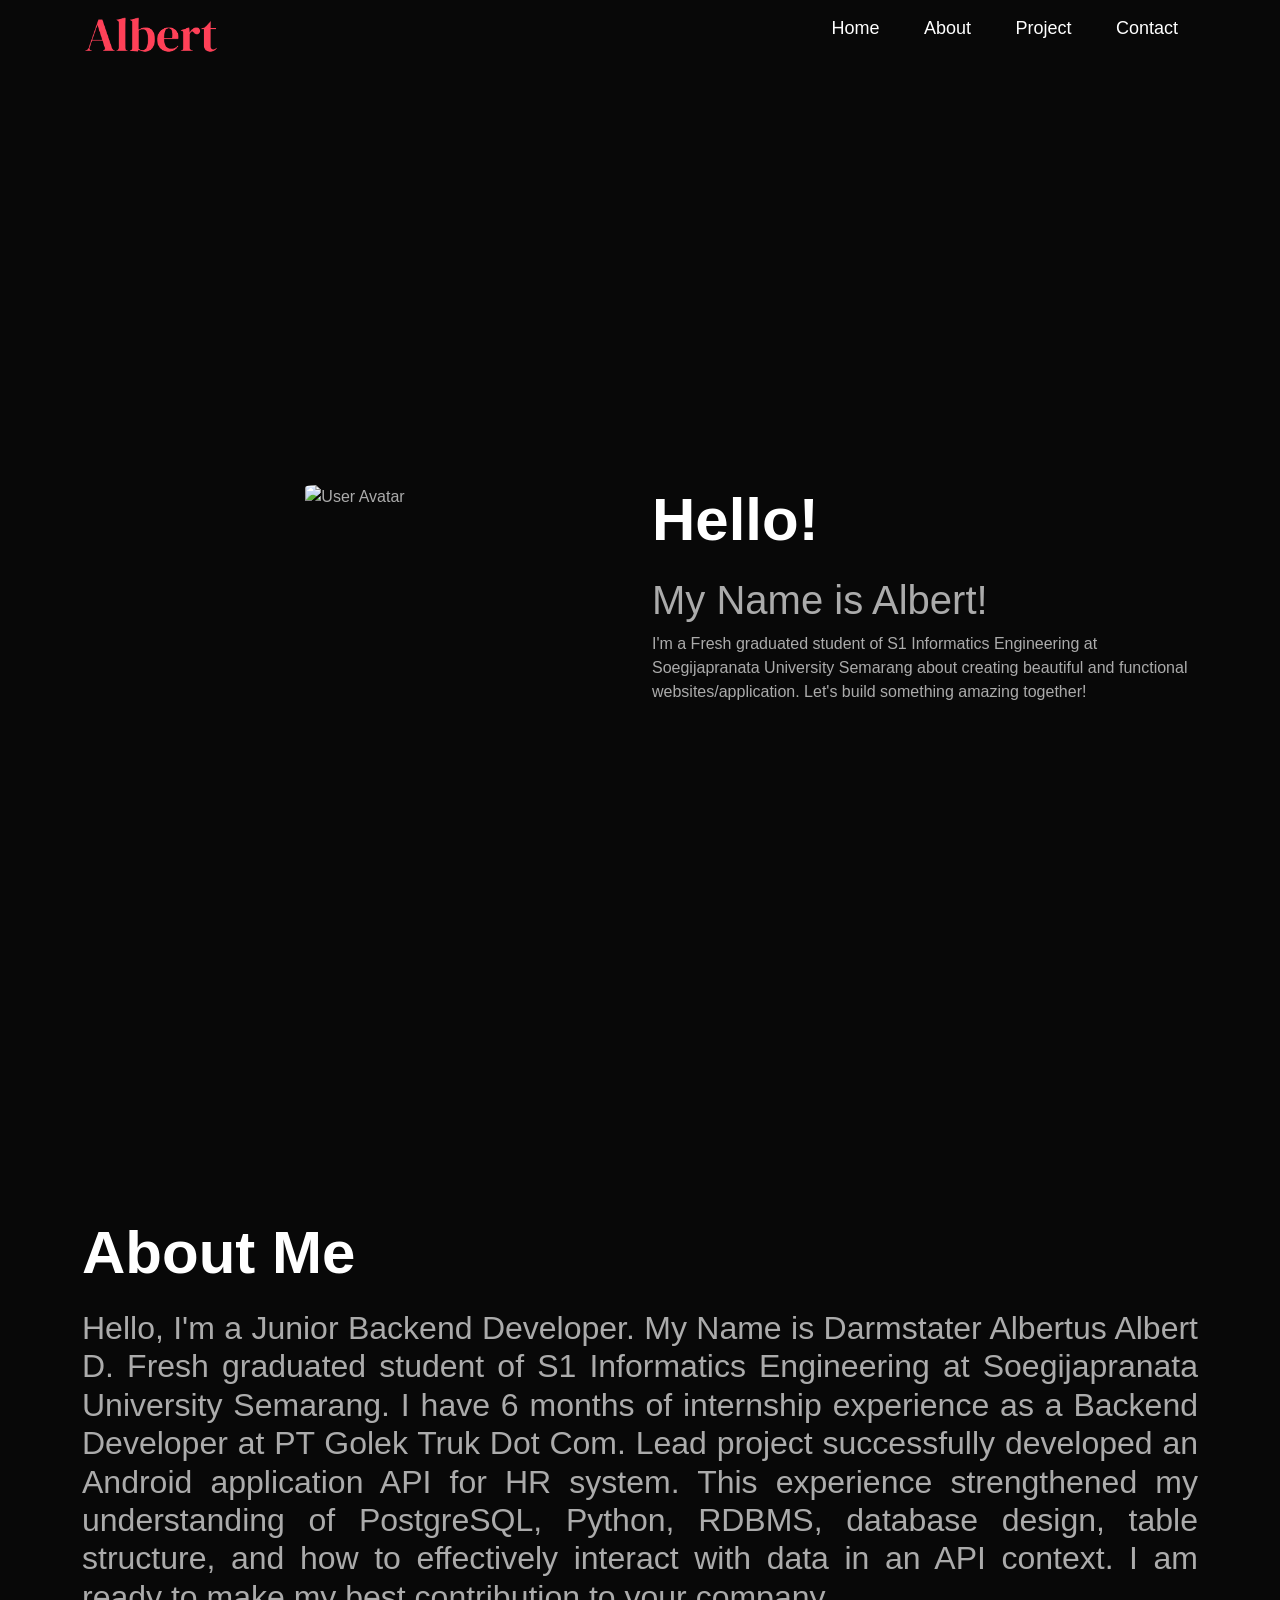
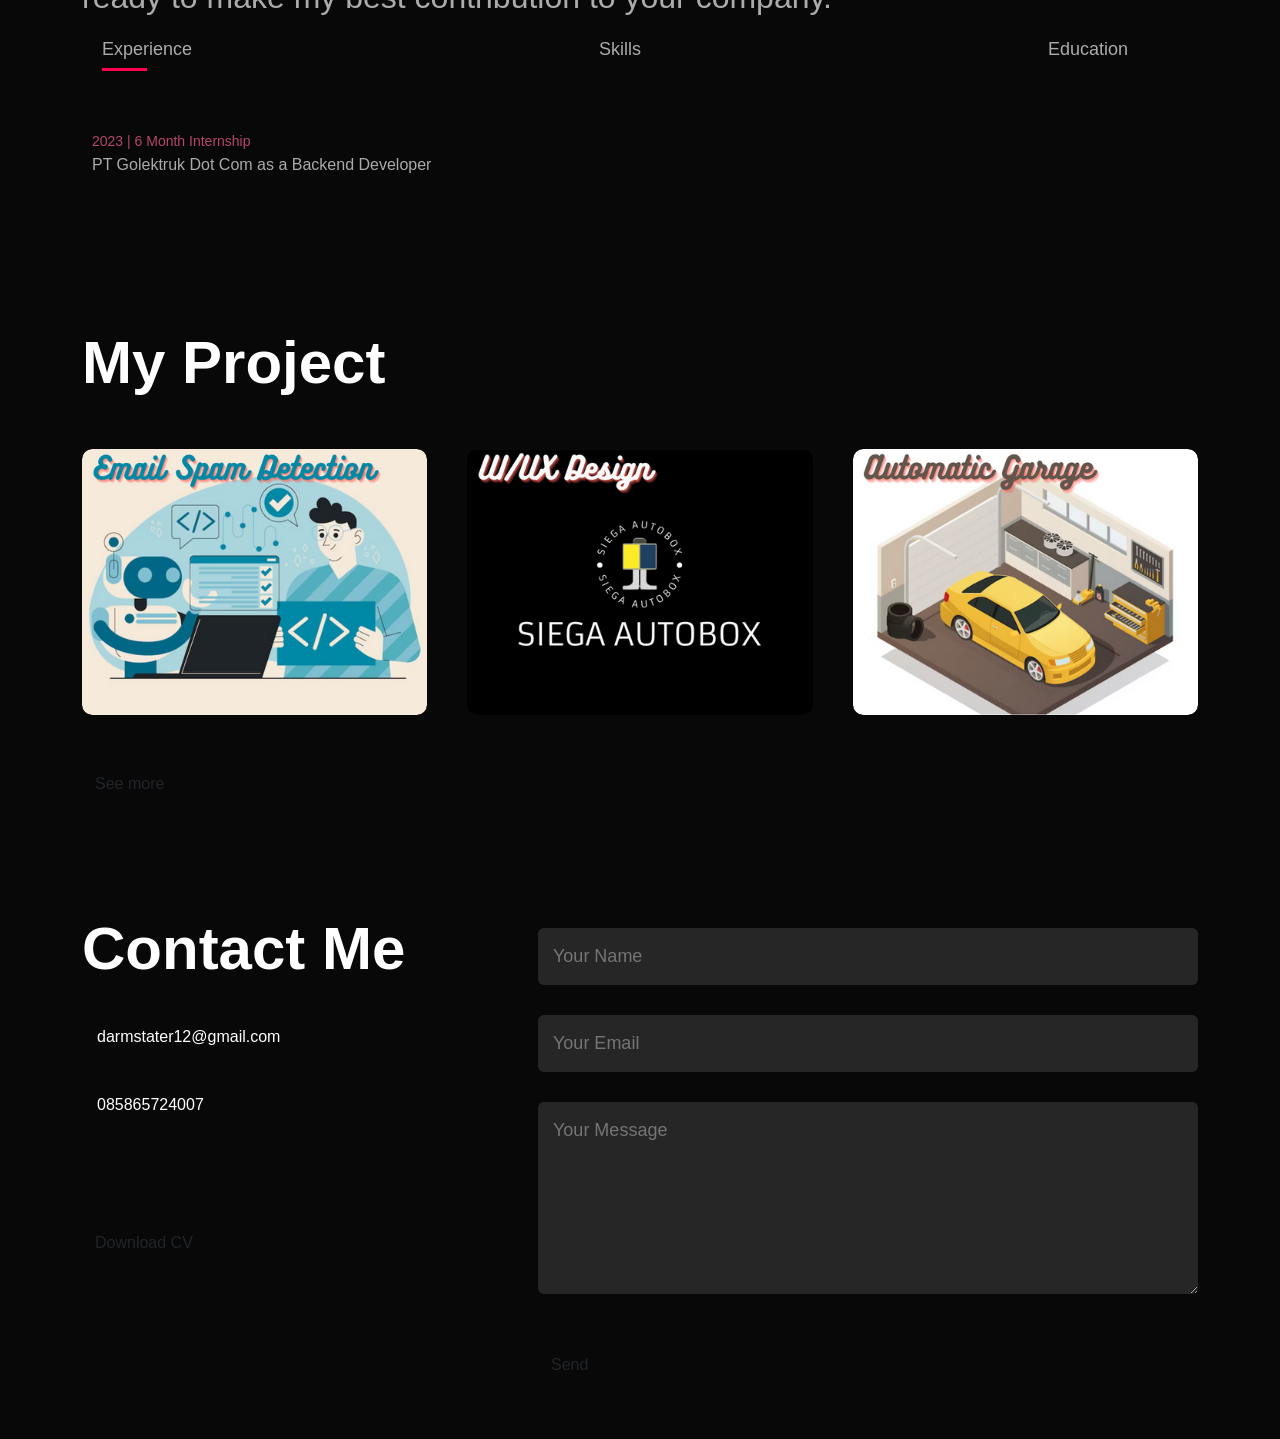
==== index.html @ a38e97a2 "update" ====
<!DOCTYPE html>
<html lang="en">

<head>
    <meta charset="UTF-8">
    <meta http-equiv="X-UA-Compatible" content="IE=edge">
    <meta name="viewport" content="width=device-width, initial-scale=1.0">
    <title>Albert Portfolio Website</title>
    <link rel="stylesheet" href="style.css">
    <script src="https://kit.fontawesome.com/e674bba739.js" crossorigin="anonymous"></script>
    <link rel="stylesheet" href="https://cdn.jsdelivr.net/npm/bootstrap@5.2.3/dist/css/bootstrap.min.css" integrity="sha384-rbsA2VBKQhggwzxH7pPCaAqO46MgnOM80zW1RWuH61DGLwZJEdK2Kadq2F9CUG65" crossorigin="anonymous">
    
</head>

<body>
    <div id="header">
        <div class="container">
            <nav>
                <img src="images/Albert.png" class="logo">
                <ul>
                    <li><a href="#">Home</a></li>
                    <li><a href="#about">About</a></li>
                    <li><a href="#portfolio">Project</a></li>
                    <li><a href="#contact">Contact</a></li>
                    <i class="fas fa-times"></i>
                </ul>
                <i class="fas fa-bars"></i>
            </nav>
            
        </div>
    </div>
    <div id="home" class="section">
        <div class="container">
            <div class="row">
                <div class="col-md-6 col-sm-12 text-center">
                    <img src="images/user.png" alt="User Avatar" style="width: 555px; border-radius: 10%;">
                </div>
                <div class="col-md-6 col-sm-12" style="display: ; justify-content: space-between; align-items: center;">
                    <h2 class="sub-title">Hello!</h2>
                    <h1>My Name is Albert!</h1>
                    <p>
                        I'm a Fresh graduated student of 
                        S1 Informatics Engineering at Soegijapranata University Semarang
                        about creating beautiful and functional websites/application. Let's build something amazing together!
                    </p>
                </div>
            </div>
        </div>
    </div>
    
    
    <!-- <div id="home" style="padding: 0px;">
        <div class="container">
            <div class="row">
                <div class="home-col-1" >
                    <img  src="images/user.png">
                </div>
                <div class="home-col-2">
                    <h2 class="sub-title">Hello!</h2>
                    <h2 >My Name is Albert!
                    </h2>
                    <h3>
                        asdfadf
                    </h3>
                    </div>
                </div>
            </div>
        </div>
    </div> -->
    <!-- ----------ABOUT---------- -->

    <!-- <div class="home-col-1" >
        <img  src="images/user.png">
    </div>
    <div class="home-col-2">
        <h2 class="sub-title">Hello!</h2>
        <h2 >My Name is Albert!
        </h2>
        <h3>
            asdfadf
        </h3>
        
                    <div class="tab-titles about-col-2 "  style="display: flex; justify-content: space-between; align-items: center; padding: 0 20px;">
                        <p class="tab-links active-link" onclick="openTab('experience')">Experience</p>
                        <p class="tab-links" onclick="openTab('skills')">Skills</p>
                        <p class="tab-links" onclick="openTab('education')">Education</p>
                    </div>
                    <div class="tab-contents active-tab" id="experience">
                        <ul>
                            <li><span>2023 | 6 Month Internship</span><br>PT Golektruk Dot Com as a Backend Developer</li>
                        </ul>
                    </div>
                    <div class="tab-contents kolom" id="skills">
                        <ul>
                            <li><span>HardSkill</span></li>
                            <li></li>
                            <li></li>
                            <li><span></span>Designing Web/App interfaces</li>
                            <li><span></span>Go-Lang</li>
                            <li><span></span>Object Oriented Programming</li>
                            <li><span></span>PostgreSQL</li>
                            <li><span></span>Database Management</li>
                            <li><span></span>MySQL</li>
                            <li><span></span>Database Management</li>
                            <li><span></span>Database Design</li>
                            <li><span></span>SQLAlchemy Usage</li>
                        </ul>
                        <ul> 
                            <li><span>Soft Skills</span></li>
                            <li><span></span></li>
                            <li><span></span></li>
                            <li><span></span>Teamwork</li>
                            <li><span></span>Troubleshooting Skills</li>
                            <li><span></span>Public Speaking</li>
                            <li><span></span>Leadership</li>
                            <li><span></span>Creativity</li>
                            <li><span></span>Project Management Skills</li>
                        </ul>
                    </div>
                    <div class="tab-contents" id="education">
                        <ul>
                            <li><span>2014 - 2017</span><br>Domenico Savio Junior High School</li>
                            <li><span>2017 - 2020</span><br>Sedes Sapientiae Senior High School</li>
                            <li><span>2020 - NOW</span><br>Soegijapranata Catholic University</li>
                        </ul>
                    </div>
        </div>
    </div> -->
    
    
    <!-- <div id="about">
        <div class="container">
            <h1 class="sub-title aaaa">About Me</h1>
            <div class="row">
                    <h2 class="justify-text about-col-1">Hello, I'm a Junior Backend Developer. 
                        My Name is Darmstater Albertus Albert D.
                        Final semester student of S1 Informatics Engineering at Soegijapranata University Semarang. 
                        I have 6 months of internship experience as a Backend Developer at PT Golek Truk Dot Com. 
                        Lead project successfully developed an Android application API for HR system. 
                        This experience strengthened my understanding of PostgreSQL, Python, RDBMS, database design, table structure, 
                        and how to effectively interact with data in an API context. I am ready to make my best contribution to your company.
                    </h2> 
                    
                    <div class="about-col-2 "  style="display: flex; justify-content: space-between; align-items: center; padding: 0 20px;">
                        <p class="tab-links active-link" onclick="openTab('experience')">Experience</p>
                        <p class="tab-links" onclick="openTab('skills')">Skills</p>
                        <p class="tab-links" onclick="openTab('education')">Education</p>
                    <div class="tab-contents active-tab" id="experience">
                        <ul>
                            <li><span>2023 | 6 Month Internship</span><br>PT Golektruk Dot Com as a Backend Developer</li>
                        </ul>
                    </div>
                    <div class="tab-contents kolom" id="skills">
                        <ul>
                            <li><span>HardSkill</span></li>
                            <li></li>
                            <li></li>
                            <li><span></span>Designing Web/App interfaces</li>
                            <li><span></span>Go-Lang</li>
                            <li><span></span>Object Oriented Programming</li>
                            <li><span></span>PostgreSQL</li>
                            <li><span></span>Database Management</li>
                            <li><span></span>MySQL</li>
                            <li><span></span>Database Management</li>
                            <li><span></span>Database Design</li>
                            <li><span></span>SQLAlchemy Usage</li>
                        </ul>
                        <ul> 
                            <li><span>Soft Skills</span></li>
                            <li><span></span></li>
                            <li><span></span></li>
                            <li><span></span>Teamwork</li>
                            <li><span></span>Troubleshooting Skills</li>
                            <li><span></span>Public Speaking</li>
                            <li><span></span>Leadership</li>
                            <li><span></span>Creativity</li>
                            <li><span></span>Project Management Skills</li>
                        </ul>
                    </div>
                    <div class="tab-contents" id="education">
                        <ul>
                            <li><span>2014 - 2017</span><br>Domenico Savio Junior High School</li>
                            <li><span>2017 - 2020</span><br>Sedes Sapientiae Senior High School</li>
                            <li><span>2020 - NOW</span><br>Soegijapranata Catholic University</li>
                        </ul>
                    </div>
                    
                </div>
            </div>
        </div>
    </div>
    <div class="container text-center">
        <div class="row">
          <div class="col">
            <h1 class="sub-title aaaa">About Me</h1>
                    <h2 class="justify-text about-col-1">Hello, I'm a Junior Backend Developer. 
                        My Name is Darmstater Albertus Albert D.
                        Final semester student of S1 Informatics Engineering at Soegijapranata University Semarang. 
                        I have 6 months of internship experience as a Backend Developer at PT Golek Truk Dot Com. 
                        Lead project successfully developed an Android application API for HR system. 
                        This experience strengthened my understanding of PostgreSQL, Python, RDBMS, database design, table structure, 
                        and how to effectively interact with data in an API context. I am ready to make my best contribution to your company.
                    </h2>
          </div>
          <div class="col">
            <div class="row">
                <div class="tab-titles about-col-2 "  style="display: flex; justify-content: space-between; align-items: center; padding: 0 20px;">
                    <p class="tab-links active-link" onclick="openTab('experience')">Experience</p>
                    <p class="tab-links" onclick="openTab('skills')">Skills</p>
                    <p class="tab-links" onclick="openTab('education')">Education</p>
                </div>
            </div>
            <div class="row">
                <div class="tab-contents active-tab" id="experience">
                    <ul>
                        <li><span>2023 | 6 Month Internship</span><br>PT Golektruk Dot Com as a Backend Developer</li>
                    </ul>
                </div>
                <div class="tab-contents kolom" id="skills">
                    <ul>
                        <li><span>HardSkill</span></li>
                        <li></li>
                        <li></li>
                        <li><span></span>Designing Web/App interfaces</li>
                        <li><span></span>Go-Lang</li>
                        <li><span></span>Object Oriented Programming</li>
                        <li><span></span>PostgreSQL</li>
                        <li><span></span>Database Management</li>
                        <li><span></span>MySQL</li>
                        <li><span></span>Database Management</li>
                        <li><span></span>Database Design</li>
                        <li><span></span>SQLAlchemy Usage</li>
                    </ul>
                    <ul> 
                        <li><span>Soft Skills</span></li>
                        <li><span></span></li>
                        <li><span></span></li>
                        <li><span></span>Teamwork</li>
                        <li><span></span>Troubleshooting Skills</li>
                        <li><span></span>Public Speaking</li>
                        <li><span></span>Leadership</li>
                        <li><span></span>Creativity</li>
                        <li><span></span>Project Management Skills</li>
                    </ul>
                </div>
                <div class="tab-contents" id="education">
                    <ul>
                        <li><span>2014 - 2017</span><br>Domenico Savio Junior High School</li>
                        <li><span>2017 - 2020</span><br>Sedes Sapientiae Senior High School</li>
                        <li><span>2020 - NOW</span><br>Soegijapranata Catholic University</li>
                    </ul>
                </div>
            </div>
          </div>
        </div>
      </div> -->
    <div id="about">
        <div class="container">
            <div class="row">
                <div>
                    <h1 class="sub-title aaaa">About Me</h1>
                    <h2 class="justify-text about-col-1">Hello, I'm a Junior Backend Developer. 
                        My Name is Darmstater Albertus Albert D.
                        Fresh graduated student of S1 Informatics Engineering at Soegijapranata University Semarang. 
                        I have 6 months of internship experience as a Backend Developer at PT Golek Truk Dot Com. 
                        Lead project successfully developed an Android application API for HR system. 
                        This experience strengthened my understanding of PostgreSQL, Python, RDBMS, database design, table structure, 
                        and how to effectively interact with data in an API context. I am ready to make my best contribution to your company.
                    </h2>
                    <div class="tab-titles about-col-2 "  style="display: flex; justify-content: space-between; align-items: center; padding: 0 20px;">
                        <p class="tab-links active-link" onclick="openTab('experience')">Experience</p>
                        <p class="tab-links" onclick="openTab('skills')">Skills</p>
                        <p class="tab-links" onclick="openTab('education')">Education</p>
                    </div>
                    <div class="tab-contents active-tab" id="experience">
                        <ul>
                            <li><span>2023 | 6 Month Internship</span><br>PT Golektruk Dot Com as a Backend Developer</li>
                        </ul>
                    </div>
                    <div class="tab-contents kolom" id="skills">
                        <ul>
                            <li><span>HardSkill</span></li>
                            <li></li>
                            <li></li>
                            <li><span></span>Designing Web/App interfaces</li>
                            <li><span></span>Go-Lang</li>
                            <li><span></span>Object Oriented Programming</li>
                            <li><span></span>PostgreSQL</li>
                            <li><span></span>Database Management</li>
                            <li><span></span>MySQL</li>
                            <li><span></span>Database Management</li>
                            <li><span></span>Database Design</li>
                            <li><span></span>SQLAlchemy Usage</li>
                        </ul>
                        <ul> 
                            <li><span>Soft Skills</span></li>
                            <li><span></span></li>
                            <li><span></span></li>
                            <li><span></span>Teamwork</li>
                            <li><span></span>Troubleshooting Skills</li>
                            <li><span></span>Public Speaking</li>
                            <li><span></span>Leadership</li>
                            <li><span></span>Creativity</li>
                            <li><span></span>Project Management Skills</li>
                        </ul>
                    </div>
                    <div class="tab-contents" id="education">
                        <ul>
                            <li><span>2014 - 2017</span><br>Domenico Savio Junior High School</li>
                            <li><span>2017 - 2020</span><br>Sedes Sapientiae Senior High School</li>
                            <li><span>2020 - 2024</span><br>Soegijapranata Catholic University</li>
                        </ul>
                    </div>
                </div>
            </div>
        </div>
    </div>
    <!-- ----------SERVICES----------
    <div id="services">
        <div class="container">
            <h1 class="sub-title">My Services</h1>
            <div class="services-list">
                <div>
                    <i class="fa-brands fa-android"></i>
                    <h2>App Development</h2>
                    <p>Lorem ipsum dolor sit amet consectetur adipisicing elit. Dolore aliquam nam sit. Soluta quasi
                        officia, alias vitae fugiat fuga exercitationem.</p>
                    <a href="#">Learn more</a>
                </div>
                <div>
                    <i class="fa-solid fa-code"></i>
                    <h2>Web Development</h2>
                    <p>Lorem ipsum dolor sit amet consectetur adipisicing elit. Dolore aliquam nam sit. Soluta quasi
                        officia, alias vitae fugiat fuga exercitationem.</p>
                    <a href="#">Learn more</a>

                </div>
                <div>

                    <i class="fa-solid fa-crop-simple"></i>
                    <h2>UI/UX Design</h2>
                    <p>Lorem ipsum dolor sit amet consectetur adipisicing elit. Dolore aliquam nam sit. Soluta quasi
                        officia, alias vitae fugiat fuga exercitationem.</p>
                    <a href="#">Learn more</a>
                </div>
            </div>
        </div>
    </div> -->


    <!-- ----------PORTFOLIO--------- -->
    <div id="portfolio">
        <div class="container">
            <h1 class="sub-title">My Project</h1>
            <div class="work-list">
                <div class="work">
                    <img src="images/EmailDetection.png" alt="">
                    <div class="layer">
                        <h2>Email Spam Detection</h2>
                        <p>Developing a machine learning model to solve the spam problem using Python. In an attempt to improve accuracy, I used the spam email dataset from the Kaggle source. By adding Postagging in each variable condition from previous research</p>
                        <a href="https://github.com/darmstater/Project/tree/main/EmailSpamDetection/Email%20Spam%20Detection"><i class="fas fa-external-link-alt"></i></a>
                    </div>
                </div>
                <div class="work">
                    <img src="images/Siega.png" alt="">
                    <div class="layer">
                        <h2>UI/UX Design Siega Auto Box</h2>
                        <p>Creating an easy-to-use Android app UI/UX design for renting lockers that is modern and intuitive, as well as providing a security and loyalty program for the FICPACT CUP 2023 Competition.</p>
                        <a href="https://github.com/darmstater/Project/tree/main/UIUXSiegaAutoBox"><i class="fas fa-external-link-alt"></i></a>
                    </div>
                </div>
                <div class="work">
                    <img src="images/IOT_Garasi.png" alt="">
                    <div class="layer">
                        <h2>Automatic Garage</h2>
                        <p>Develop an Arduino-based automatic garage system that utilizes an Infrared Distance (IRD) sensor to detect the car's presence and a button as a substitute for a mobile remote application. The system triggers the garage door to open when the car is at a specific distance. Additionally, an ultrasonic distance sensor ensures the door closes automatically when the car reaches a certain distance from the wall, with confirmation provided through a mobile application.</p>
                        <a href="https://github.com/darmstater/Project/tree/main/Automatic%20Garage"><i class="fas fa-external-link-alt"></i></a>
                    </div>
                </div>
            </div>
            <a href="#" class="btn" id="see-more-btn">See more</a>
        </div>

        <div class="hidden-segment" id="segment1">
            <div class="work-list container">
                <div class="work">
                    <img src="images/Soty.png" alt="">
                    <div class="layer">
                        <h2>Student Of The Year</h2>
                        <p>Proposed the idea of "DEVELOPMENT OF ONLINE SALES SYSTEM TO INCREASE THE EFFECTIVENESS AND EFFICIENCY OF OPERATIONAL CENTER OF STUDENT ENTREPRENEURSHIP OF UNIKA SOEGIJAPRANATA" in accord with the theme of SOTY 2022 "Innovative Self Transformation for the Advantage of Digital Era"</p>
                        <a href="#"><i class="fas fa-external-link-alt"></i></a>
                    </div>
                </div>
                <div class="work">
                    <img src="images/DataMining.png" alt="">
                    <div class="layer">
                        <h2>Apriori Algorithm Implementation</h2>
                        <p>Analyzing or predicting items customers will purchase can be accomplished through various computerized methods, with one of them involving the utilization of Apriori algorithms. To perform such analysis or predictions, it is essential to have the attributes of the items that customers intend to buy</p>
                        <a href="https://github.com/darmstater/Project/tree/main/UIUXSiegaAutoBox"><i class="fas fa-external-link-alt"></i></a>
                    </div>
                </div>
                <div class="work">
                    <img src="images/SoftwareEng.png" alt="">
                    <div class="layer">
                        <h2>Software Engineering</h2>
                        <p>Website aplikasi Hosis(Hospital Assistant) ini dibuat agar pasien mudah untuk melakukan
                            konsultasi jarak jauh apalagi pada masa pandemic seperti ini, dan juga memudahkan tugas dokter
                            dan perawat untuk melihat rekam medis, mendiagnosis dan juga memberi resep.
                            E-resep akan keluar kurang lebih 5 menit, dan live konsultasi hanya akan berlangsung
                            kurang dari 40 menit 
                            </p>
                        <a href="#"><i class="fas fa-external-link-alt"></i></a>
                    </div>
                </div>
            </div>
        </div>
        <div class="hidden-segment" id="segment2" style="margin-bottom: 50px;">
            <div class="work-list container">
                <div class="work">
                    <img src="images/golektruk.png" alt="">
                    <div class="layer">
                        <h2>Golek Truk Internship</h2>
                        <p>Participated in creating and developing the HR System application API at PT Golek Truk Dot Com. And using the Python programming language
                           Create a machine learning poster rejector that contains a phone number automatically using python
                           Learn API system, Git, RDBMS, Python library, database manager
                            </p>
                        <!-- <a href="https://github.com/darmstater/Project/tree/main/EmailSpamDetection/Email%20Spam%20Detection"><i class="fas fa-external-link-alt"></i></a> -->
                    </div>
                </div>
                <div class="work">
                    <img src="images/RaceCarJava.png" alt="">
                    <div class="layer">
                        <h2>Race Car Game</h2>
                        <p>Created a basic racing game using the Java programming language. It offers simple gameplay and allows players to race against computer-controlled opponents, providing an enjoyable gaming experience</p>
                        <a href="https://github.com/darmstater/Project/tree/main/CSC%20Race%20Car"><i class="fas fa-external-link-alt"></i></a>
                    </div>
                </div>
                <div class="work">
                    <img src="images/LastProject.png" alt="">
                    <div class="layer">
                        <h2>Analysis of Support Vector Machine and Random Forest</h2>
                        <p>"COMPARATIVE PERFORMANCE ANALYSIS OF SUPPORT VECTOR MACHINE AND RANDOM FOREST ON DIABETES PATIENT DATA FROM HOSPITALS IN THE UNITED STATES" focuses on the performance comparison between two classification algorithms using a dataset derived from hospitals of diabetes patients in the United States. This research focused on analysing the accuracy and computation time of both algorithms as the data level increased.</p>
                        <a href="#"><i class="fas fa-external-link-alt"></i></a>
                    </div>
                </div>
            </div>
        </div>

    </div>
    

    

    <script src="script.js"></script>


    <!-- ----------CONTACT---------- -->
    <div id="contact white-text">
        <div class="container">
            <div class="row">
                <div class="contact-left white-text">
                    <h1 class="sub-title">Contact Me</h1>
                    <p><i class="fas fa-paper-plane"></i> darmstater12@gmail.com</p>
                    <p><i class="fas fa-phone-square-alt"></i> 085865724007</p>
                    <div class="social-icons">
                        <a href="https://www.facebook.com/darmstateralbertus.albertdonatus"><i class="fab fa-facebook"></i></a>
                        <a href="https://www.instagram.com/darmstater/"><i class="fab fa-instagram"></i></a>
                        <a href="https://www.linkedin.com/in/darmstater-albertus-albert-donatus-14bb44256/"><i class="fab fa-linkedin"></i></a>
                    </div>
                    <a href="CV_Albert.pdf" download class="btn btn2">Download CV</a>
                </div>
                <div class="contact-right">
                    <!-- menggunakan website formspree untuk pengiriman email agar diperbolehkan menggunakan method POST -->
                    <form action="https://formspree.io/f/mleylerw" method="POST"> 
                        <input type="text" name="Name" placeholder="Your Name" required>
                        <input type="email" name="Email" placeholder="Your Email" required>
                        <textarea name="Message" rows="6" placeholder="Your Message"></textarea>
                        <button type="submit" class="btn btn3">Send</button>
                    </form>
                </div>
            </div>
        </div>
    </div>
    <script src="https://cdn.jsdelivr.net/npm/bootstrap@5.2.3/dist/js/bootstrap.min.js" integrity="sha384-cuYeSxntonz0PPNlHhBs68uyIAVpIIOZZ5JqeqvYYIcEL727kskC66kF92t6Xl2V" crossorigin="anonymous"></script>


    <script>
        var tabLinks = document.getElementsByClassName('tab-links');
        var tabContents = document.getElementsByClassName('tab-contents');

        function openTab(tabName) {
            for (tabLink of tabLinks) {
                tabLink.classList.remove('active-link');
            }
            for (tabContent of tabContents) {
                tabContent.classList.remove('active-tab');
            }
            event.currentTarget.classList.add('active-link');
            document.getElementById(tabName).classList.add('active-tab');
        }
        
        document.getElementById('see-more-btn').addEventListener('click', function() {
            // Tampilkan segmen-segmen tambahan saat tombol "See more" diklik
            document.getElementById('segment1').style.display = 'block';
            document.getElementById('segment2').style.display = 'block';

            // Sembunyikan tombol "See more" setelah diklik
            this.style.display = 'none';
        });


        // JavaScript for handling the mobile navigation menu
        document.querySelector('.fas.fa-bars').addEventListener('click', function () {
            document.querySelector('nav ul').classList.toggle('show');
        });

        document.querySelector('.fas.fa-times').addEventListener('click', function () {
            document.querySelector('nav ul').classList.remove('show');
        });

        document.addEventListener("DOMContentLoaded", function () {
        // Mendapatkan semua tautan menu dengan hash
        const links = document.querySelectorAll("a[href^='#']");

        // Menambahkan event listener untuk setiap tautan
        links.forEach(link => {
            link.addEventListener("click", function (e) {
                e.preventDefault();
                const targetId = this.getAttribute("href").substring(1);
                const targetElement = document.getElementById(targetId);
                
                if (targetElement) {
                    // Scroll dengan animasi ke elemen target
                    window.scrollTo({
                        top: targetElement.offsetTop,
                        behavior: "smooth"
                    });
                }
            });
        });
    });
    </script>
</body>

</html>
---- style.css ----
* {
    margin: 0;
    padding: 0;
    font-family: 'Poppins', sans-serif;
    box-sizing: border-box;
}

.justify-text {
    text-align: justify;
}

body {
    background: #080808 !important;
    color: #fff;
}

#header {
    width: 100%;
    height: 8vh;
    background-size: cover;
    background-position: center;
}

.container {
    padding: 5px 10%;
}

.tab-contents.active-tab ul {
    display: flex;
    flex-wrap: wrap;
    list-style-type: none;
    padding: 0;
    margin: 0;
}

html {
    scroll-behavior: smooth;
}


.tab-contents.active-tab li {
    width: 33.33%; /* Memisahkan daftar menjadi 3 kolom */
    box-sizing: border-box;
    padding: 10px;
}

.tab-contents.kolom li {
    width: 33.33%; /* Memisahkan daftar menjadi 3 kolom */
    box-sizing: border-box;
    padding: 10px;
}


nav {
    display: flex;
    align-items: center;
    justify-content: space-between;
    flex-wrap: wrap;
}

.logo {
    width: 140px;
}

nav ul li {
    display: inline-block;
    list-style: none;
    margin: 10px 20px;
}

nav ul li a {
    color: #fff;
    text-decoration: none;
    font-size: 18px;
    position: relative;
}

nav ul li a::after {
    content: '';
    width: 0;
    height: 3px;
    background: #ff004f;
    position: absolute;
    left: 0;
    bottom: -6px;
    transition: 0.5s;
}

nav ul li a:hover::after {
    width: 100%;
}

.header-text {
    margin-top: 20%;
    font-size: 30px;
}

.header-text h1 {
    font-size: 60px;
    margin-top: 20px;
}

.white-text {
    color: white;
}

.header-text h1 span {
    color: #ff004f;
}

/* ----------HOME---------- */
#home {
    padding: 80px 0px;
    color: #ababab;
}

/* CSS */
#home {
    color: #ababab;
}

#home .container {
    display: flex;
    justify-content: center; /* Mengatur konten horizontal di tengah */
    align-items: center; /* Mengatur konten vertikal di tengah */
    height: 100vh; /* Menetapkan tinggi kontainer menjadi 100% tinggi viewport */
}

.home-col-1 {
    flex-basis: 35%;
}

.home-col-1 img {
    width: 100%;
    border-radius: 15px;
}

/* Mengatur tinggi sesuai kebutuhan */
.home-col-2 {
    max-width: 50%; /* Mengatur lebar maksimum col-2 */
    text-align: center; /* Mengatur teks menjadi rata tengah */
    margin: auto; /* Memusatkan col-2 secara horizontal */
}


.aaaa {
    font-size: 24px;
    font-family: "Arial", sans-serif;
}


/* ----------ABOUT---------- */
#about {
    padding: 80px 0px;
    color: #ababab;
}

.row {
    display: flex;
    justify-content: space-between;
    flex-wrap: wrap;
}

.about-col-1 {
    flex-basis: 35%;
}

.about-col-1 img {
    width: 100%;
    border-radius: 15px;
}

.about-col-2 {
    flex-basis: 60%;
}

.sub-title {
    font-size: 60px;
    font-weight: 600;
    color: #fff;
    margin-bottom: 20px;
}

.tab-titles {
    display: flex;
    margin: 20px 0 40px;
}

.tab-links {
    margin-right: 50px;
    font-size: 18px;
    font-weight: 500;
    cursor: pointer;
    position: relative;
}

.tab-links::after {
    content: '';
    width: 0;
    height: 3px;
    background: #ff004f;
    position: absolute;
    left: 0;
    bottom: -8px;
    transition: 0.5s;
}

/* .tab-links:hover::after{
width: 100%;
} */
.tab-links.active-link::after {
    width: 50%;
}

.tab-contents ul li {
    list-style: none;
    
}

.tab-contents ul li span {
    color: #b54768;
    font-size: 14px;
}

.tab-contents {
    display: none;
}

.tab-contents.active-tab {
    display: block;
}

/* ----------SERVICES---------- */
#services {
    padding: 30px 0;
}

.services-list {
    display: grid;
    grid-template-columns: repeat(auto-fit, minmax(250px, 1fr));
    grid-gap: 40px;
    margin-top: 50px;
}

.services-list div {
    background: #262626;
    padding: 40px;
    font-size: 15px;
    line-height: 30 px;
    font-weight: 300;
    border-radius: 10px;
    transition: background 0.5s, transform 0.5s;
}

.services-list div i {
    font-size: 50px;
    margin-bottom: 30px;
}

.services-list div h2 {
    font-size: 30px;
    font-weight: 500;
    margin-bottom: 15px;
}

.services-list div a {
    text-decoration: none;
    color: #fff;
    font-size: 14px;
    margin-top: 20px;
    display: inline-block;
}

.services-list div:hover {
    background: #ff004f;
    transform: translateY(-10px);
}

/* ----------PORTFOLIO---------- */
#portfolio {
    padding: 50px 0;
}

.work-list {
    display: grid;
    grid-template-columns: repeat(auto-fit, minmax(250px, 1fr));
    grid-gap: 40px;
    margin-top: 50px;
}

.work {
    border-radius: 10px;
    position: relative;
    overflow: hidden;
}

.work img {
    width: 100%;
    border-radius: 10px;
    display: block;
    transition: transform 0.5s;
}

.layer {
    width: 100%;
    height: 0;
    background: #ff004f;
    border-radius: 10px;
    position: absolute;
    left: 0;
    bottom: 0;
    overflow: hidden;
    display: flex;
    align-items: center;
    justify-content: center;
    flex-direction: column;
    padding: 0 40px;
    text-align: center;
    font-size: 16px;
    transition: height 0.5s;
}

.layer h2 {
    margin-bottom: 30px;
}

.layer a {
    margin-top: 30px;
    color: #080808;
    text-decoration: none;
    font-size: 18px;
    line-height: 60px;
    background: #fff;
    width: 60px;
    height: 60px;
    border-radius: 50%;
    text-align: center;
}

.work:hover img {
    transform: scale(1.1);
}

.work:hover .layer {
    height: 100%;
}

.btn {
    display: block;
    margin: 50px auto;
    width: fit-content;
    border: 1px solid #ff004f;
    padding: 14px 50px;
    border-radius: 6px;
    color: #fff;
    text-decoration: none;
    transition: background 0.75s;
}

.btn:hover {
    background: #ff004f;
}

/* ----------CONTACT---------- */
.contact-left {
    flex-basis: 35%;
}

.contact-right {
    flex-basis: 60%;
}

.contact-left p {
    margin-top: 30px;
}

.contact-left p i {
    color: #ff004f;
    margin-right: 15px;
    font-size: 25px;
}

.social-icons {
    margin-top: 30px;
}

.social-icons a {
    text-decoration: none;
    font-size: 30px;
    margin-right: 15px;
    color: #ababab;
    display: inline-block;
    transition: color 0.5s, transform 0.5s;
}

.social-icons a:hover {
    color: #ff004f;
    transform: translateY(-5px);
}

.btn.btn2 {
    display: inline-block
}

.btn.btn3 {
    background: #080808;
    margin-top: 30px;
    transition: background 0.5;

}

.btn.btn3:hover {
    background: #ff004f;
}

.contact-right form {
    width: 100%;
}

form input,
form textarea {
    width: 100%;
    border: 0;
    outline: none;
    background: #262626;
    padding: 15px;
    margin: 15px 0;
    color: #fff;
    font-size: 18px;
    border-radius: 6px;
}

.copyright {
    width: 100%;
    text-align: center;
    padding: 25px 0;
    background: #262626;
    font-weight: 300;
    margin-top: 20px;
}

.copyright i {
    color: #ff004f;
    transition: color 0.5s;
}

.copyright i:hover {
    color: #fff;
}

nav .fas {
    display: none;
}

/* ----------CSS FOR SMALL SCREEN---------- */
@media only screen and (max-width: 600px) {
    #header {
        background-image: url(images/phone-background.png);
    }

    .header-text {
        margin-top: 100%;
        font-size: 16px;
    }

    .header-text h1 {
        font-size: 30px;
    }

    nav .fas {
        display: block;
        font-size: 25px;
    }

    nav ul {
        background: #b54768;
        position: fixed;
        top: 0;
        width: 200;
        right: 0;
        height: 100vh;
        padding-top: 50px;
    }

    nav ul li {
        display: block;
        margin: 25px;
    }

}

/* ----------CSS FOR SMALL SCREEN---------- */
@media only screen and (max-width: 600px) {

    /* Adjust the header image and text size for small screens */
    #header {
        background-image: url(images/phone-background.png);
    }

    .header-text {
        margin-top: 100%;
        font-size: 16px;
    }

    .header-text h1 {
        font-size: 30px;
    }

    /* Show the navigation menu on small screens */
    nav ul {
        display: none;
    }

    nav .fas {
        display: block;
        font-size: 25px;
    }

    nav ul {
        background: #b54768;
        position: fixed;
        top: 0;
        width: 200px;
        /* Increased the width to accommodate the menu items */
        right: 0;
        height: 100vh;
        padding-top: 50px;
        transform: translateX(200px);
        /* Off-canvas menu, initially hidden */
        transition: transform 0.3s ease-in-out;
    }

    nav ul.show {
        transform: translateX(0);
        /* Show the menu when 'show' class is applied */
    }

    nav ul li {
        display: block;
        margin: 25px;
    }
}

/* styles.css */

/* Sembunyikan segmen-segmen tambahan awalnya */
.hidden-segment {
    display: none;
}
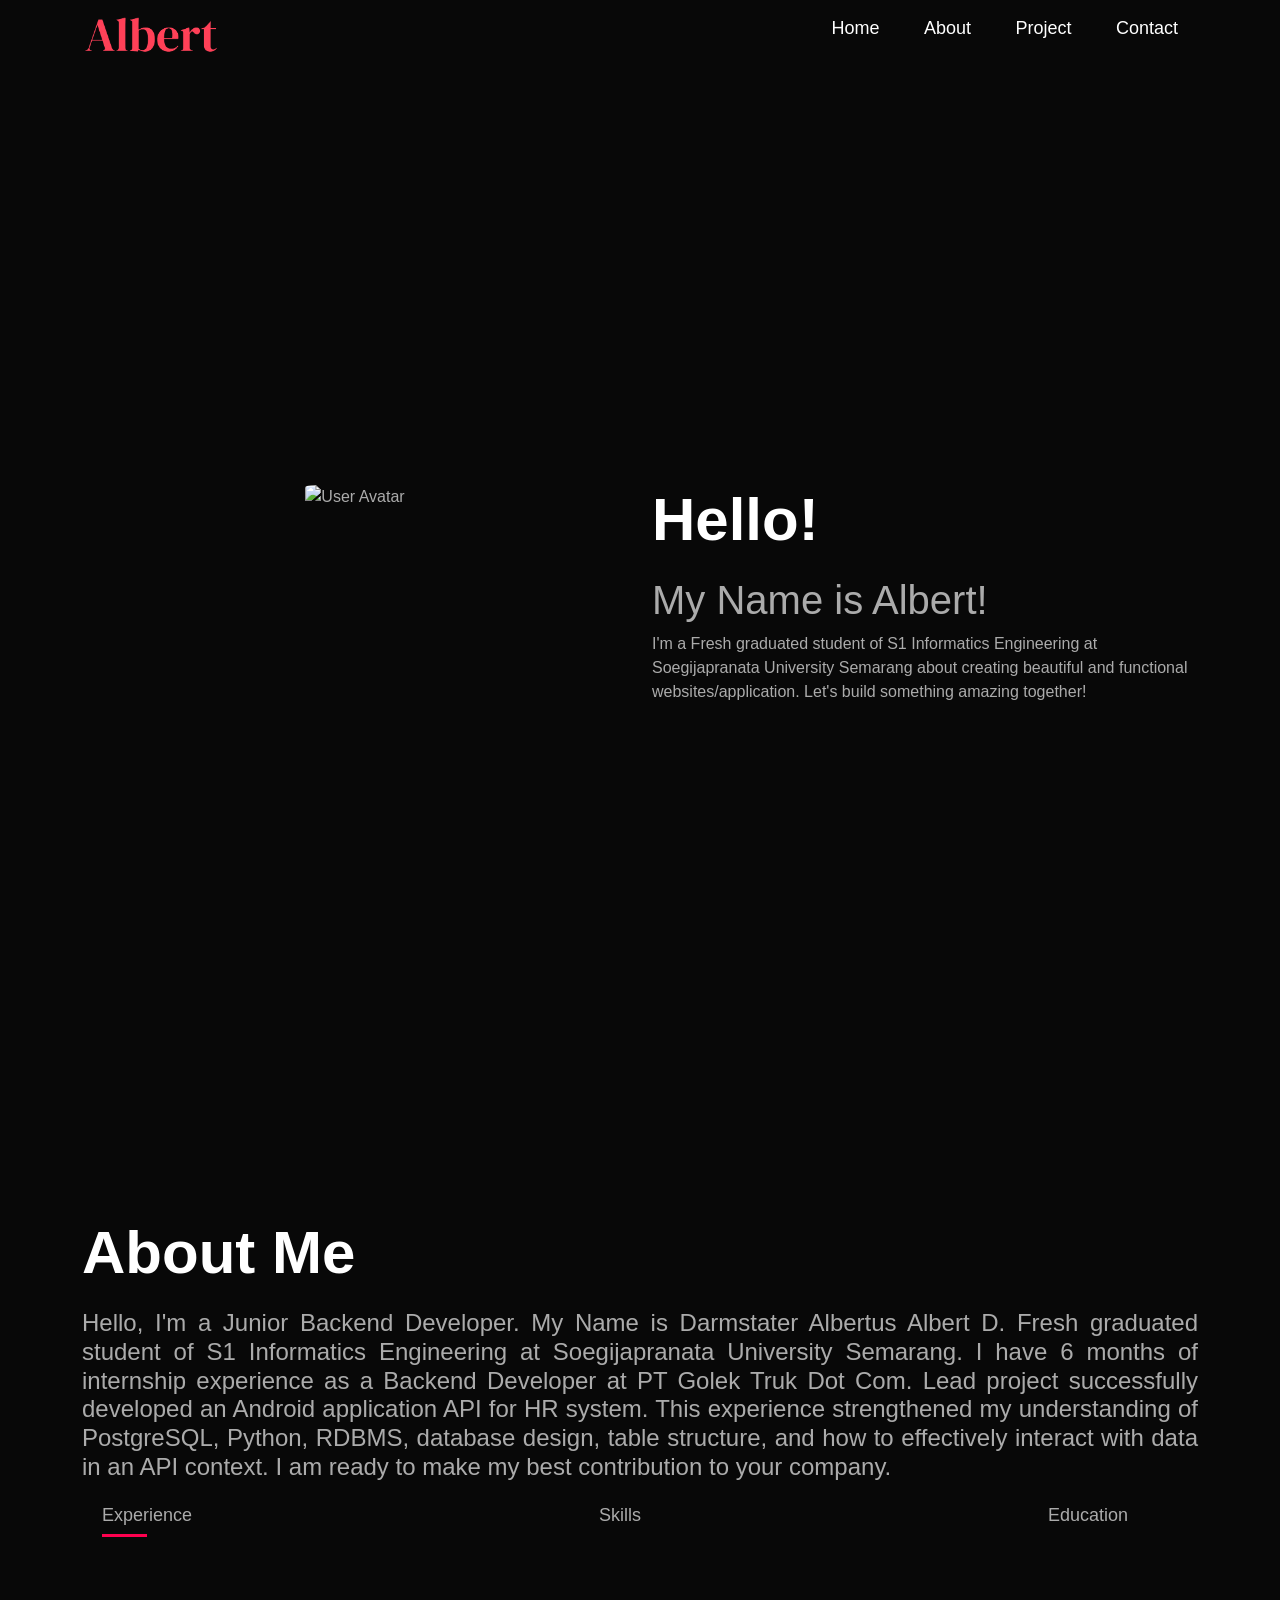
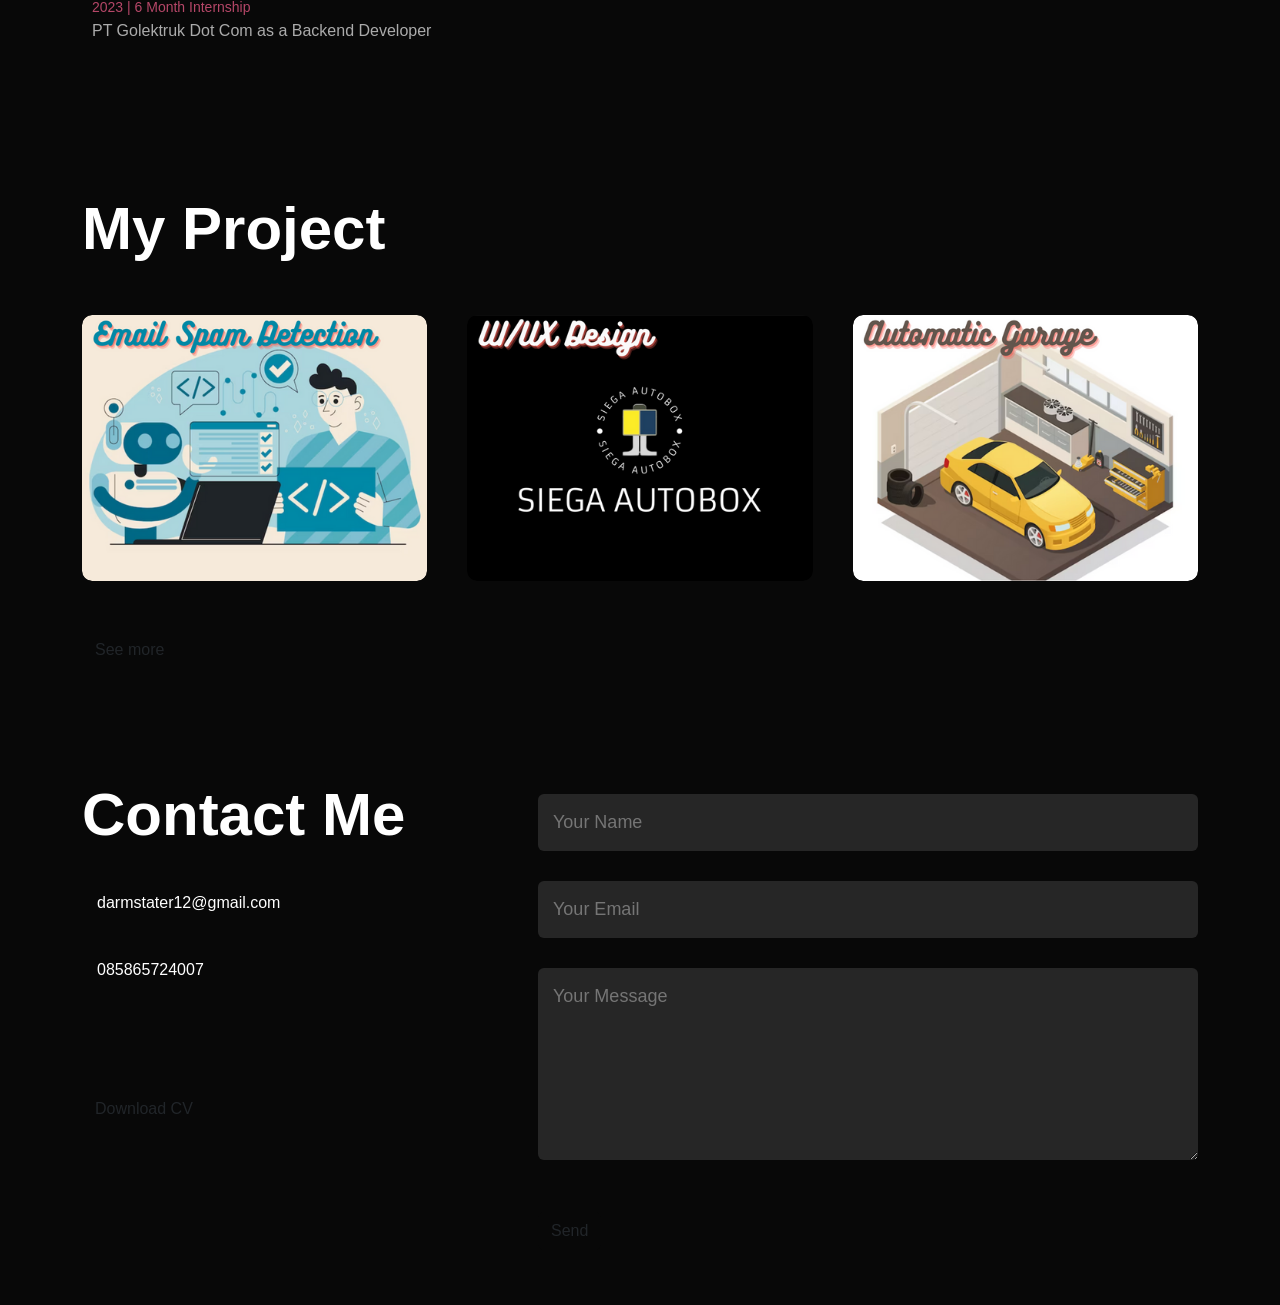
==== commit 620099fa: "update CV_Albert" ====
--- a/index.html
+++ b/index.html
@@ -259,14 +259,14 @@
             <div class="row">
                 <div>
                     <h1 class="sub-title aaaa">About Me</h1>
-                    <h2 class="justify-text about-col-1">Hello, I'm a Junior Backend Developer. 
+                    <h4 class="justify-text about-col-1">Hello, I'm a Junior Backend Developer. 
                         My Name is Darmstater Albertus Albert D.
                         Fresh graduated student of S1 Informatics Engineering at Soegijapranata University Semarang. 
                         I have 6 months of internship experience as a Backend Developer at PT Golek Truk Dot Com. 
                         Lead project successfully developed an Android application API for HR system. 
                         This experience strengthened my understanding of PostgreSQL, Python, RDBMS, database design, table structure, 
                         and how to effectively interact with data in an API context. I am ready to make my best contribution to your company.
-                    </h2>
+                    </h4>
                     <div class="tab-titles about-col-2 "  style="display: flex; justify-content: space-between; align-items: center; padding: 0 20px;">
                         <p class="tab-links active-link" onclick="openTab('experience')">Experience</p>
                         <p class="tab-links" onclick="openTab('skills')">Skills</p>
@@ -356,7 +356,8 @@
                 <div class="work">
                     <img src="images/EmailDetection.png" alt="">
                     <div class="layer">
-                        <h2>Email Spam Detection</h2>
+                        <h2><br><br>
+                            <br>Email Spam Detection</h2>
                         <p>Developing a machine learning model to solve the spam problem using Python. In an attempt to improve accuracy, I used the spam email dataset from the Kaggle source. By adding Postagging in each variable condition from previous research</p>
                         <a href="https://github.com/darmstater/Project/tree/main/EmailSpamDetection/Email%20Spam%20Detection"><i class="fas fa-external-link-alt"></i></a>
                     </div>
@@ -364,7 +365,8 @@
                 <div class="work">
                     <img src="images/Siega.png" alt="">
                     <div class="layer">
-                        <h2>UI/UX Design Siega Auto Box</h2>
+                        <h2><br><br>
+                            <br>UI/UX Design Siega Auto Box</h2>
                         <p>Creating an easy-to-use Android app UI/UX design for renting lockers that is modern and intuitive, as well as providing a security and loyalty program for the FICPACT CUP 2023 Competition.</p>
                         <a href="https://github.com/darmstater/Project/tree/main/UIUXSiegaAutoBox"><i class="fas fa-external-link-alt"></i></a>
                     </div>
@@ -372,7 +374,8 @@
                 <div class="work">
                     <img src="images/IOT_Garasi.png" alt="">
                     <div class="layer">
-                        <h2>Automatic Garage</h2>
+                        <h2><br><br>
+                            <br>Automatic Garage</h2>
                         <p>Develop an Arduino-based automatic garage system that utilizes an Infrared Distance (IRD) sensor to detect the car's presence and a button as a substitute for a mobile remote application. The system triggers the garage door to open when the car is at a specific distance. Additionally, an ultrasonic distance sensor ensures the door closes automatically when the car reaches a certain distance from the wall, with confirmation provided through a mobile application.</p>
                         <a href="https://github.com/darmstater/Project/tree/main/Automatic%20Garage"><i class="fas fa-external-link-alt"></i></a>
                     </div>
@@ -386,7 +389,8 @@
                 <div class="work">
                     <img src="images/Soty.png" alt="">
                     <div class="layer">
-                        <h2>Student Of The Year</h2>
+                        <h2><br><br>
+                            <br>Student Of The Year</h2>
                         <p>Proposed the idea of "DEVELOPMENT OF ONLINE SALES SYSTEM TO INCREASE THE EFFECTIVENESS AND EFFICIENCY OF OPERATIONAL CENTER OF STUDENT ENTREPRENEURSHIP OF UNIKA SOEGIJAPRANATA" in accord with the theme of SOTY 2022 "Innovative Self Transformation for the Advantage of Digital Era"</p>
                         <a href="#"><i class="fas fa-external-link-alt"></i></a>
                     </div>
@@ -394,7 +398,9 @@
                 <div class="work">
                     <img src="images/DataMining.png" alt="">
                     <div class="layer">
-                        <h2>Apriori Algorithm Implementation</h2>
+                        <h2><br><br>
+                            <br>
+                            Apriori Algorithm Implementation</h2>
                         <p>Analyzing or predicting items customers will purchase can be accomplished through various computerized methods, with one of them involving the utilization of Apriori algorithms. To perform such analysis or predictions, it is essential to have the attributes of the items that customers intend to buy</p>
                         <a href="https://github.com/darmstater/Project/tree/main/UIUXSiegaAutoBox"><i class="fas fa-external-link-alt"></i></a>
                     </div>
@@ -402,7 +408,8 @@
                 <div class="work">
                     <img src="images/SoftwareEng.png" alt="">
                     <div class="layer">
-                        <h2>Software Engineering</h2>
+                        <h2><br><br>
+                            <br>Software Engineering</h2>
                         <p>Website aplikasi Hosis(Hospital Assistant) ini dibuat agar pasien mudah untuk melakukan
                             konsultasi jarak jauh apalagi pada masa pandemic seperti ini, dan juga memudahkan tugas dokter
                             dan perawat untuk melihat rekam medis, mendiagnosis dan juga memberi resep.
@@ -419,7 +426,8 @@
                 <div class="work">
                     <img src="images/golektruk.png" alt="">
                     <div class="layer">
-                        <h2>Golek Truk Internship</h2>
+                        <h2><br><br>
+                            <br>Golek Truk Internship</h2>
                         <p>Participated in creating and developing the HR System application API at PT Golek Truk Dot Com. And using the Python programming language
                            Create a machine learning poster rejector that contains a phone number automatically using python
                            Learn API system, Git, RDBMS, Python library, database manager
@@ -430,15 +438,18 @@
                 <div class="work">
                     <img src="images/RaceCarJava.png" alt="">
                     <div class="layer">
-                        <h2>Race Car Game</h2>
-                        <p>Created a basic racing game using the Java programming language. It offers simple gameplay and allows players to race against computer-controlled opponents, providing an enjoyable gaming experience</p>
+                        <h2><br><br>
+                            <br>Race Car Game</h2>
+                        <p>
+                            Created a basic racing game using the Java programming language. It offers simple gameplay and allows players to race against computer-controlled opponents, providing an enjoyable gaming experience</p>
                         <a href="https://github.com/darmstater/Project/tree/main/CSC%20Race%20Car"><i class="fas fa-external-link-alt"></i></a>
                     </div>
                 </div>
                 <div class="work">
                     <img src="images/LastProject.png" alt="">
                     <div class="layer">
-                        <h2>Analysis of Support Vector Machine and Random Forest</h2>
+                        <h2><br><br>
+                            <br>Analysis of Support Vector Machine and Random Forest</h2>
                         <p>"COMPARATIVE PERFORMANCE ANALYSIS OF SUPPORT VECTOR MACHINE AND RANDOM FOREST ON DIABETES PATIENT DATA FROM HOSPITALS IN THE UNITED STATES" focuses on the performance comparison between two classification algorithms using a dataset derived from hospitals of diabetes patients in the United States. This research focused on analysing the accuracy and computation time of both algorithms as the data level increased.</p>
                         <a href="#"><i class="fas fa-external-link-alt"></i></a>
                     </div>
--- a/style.css
+++ b/style.css
@@ -309,7 +309,7 @@
     position: absolute;
     left: 0;
     bottom: 0;
-    overflow: hidden;
+    /* overflow: hidden; */
     display: flex;
     align-items: center;
     justify-content: center;
@@ -318,6 +318,8 @@
     text-align: center;
     font-size: 16px;
     transition: height 0.5s;
+    overflow: auto;
+    max-height: 100%; /* Sesuaikan dengan tinggi maksimum yang diinginkan */
 }
 
 .layer h2 {
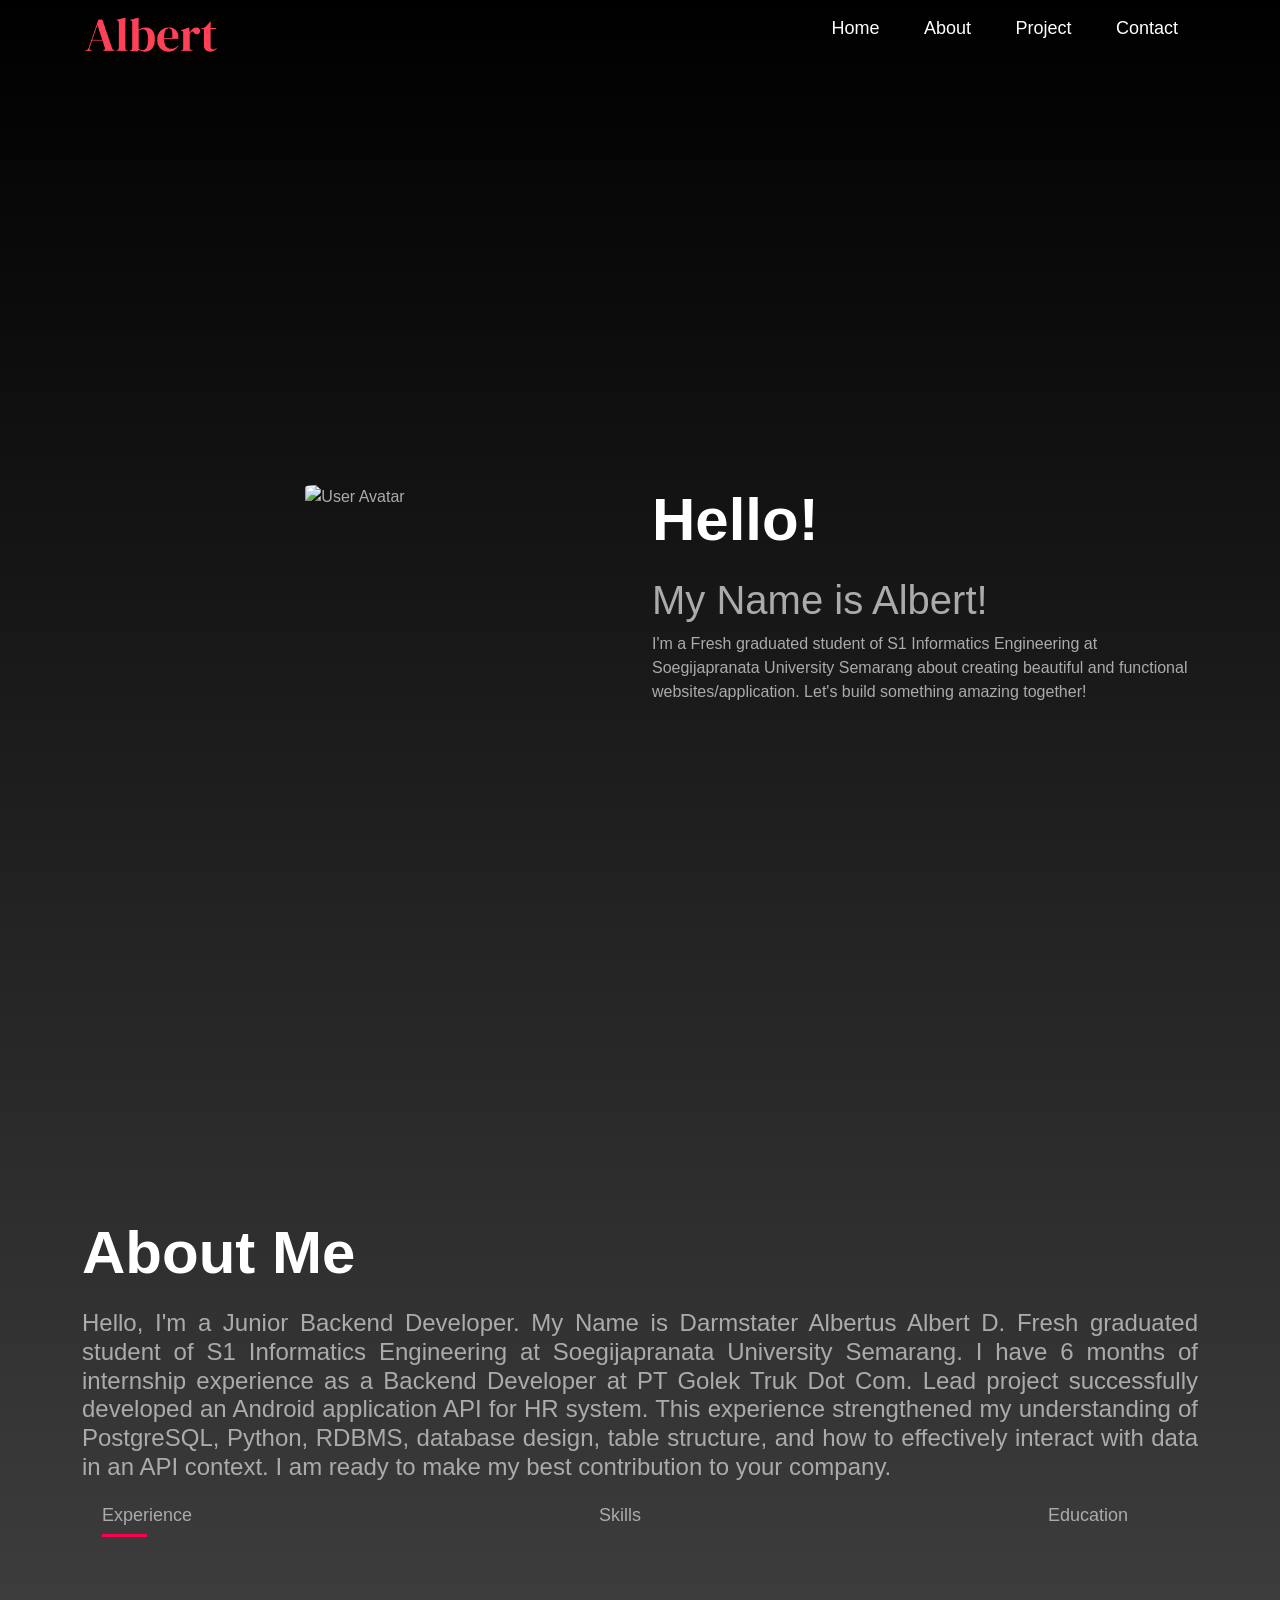
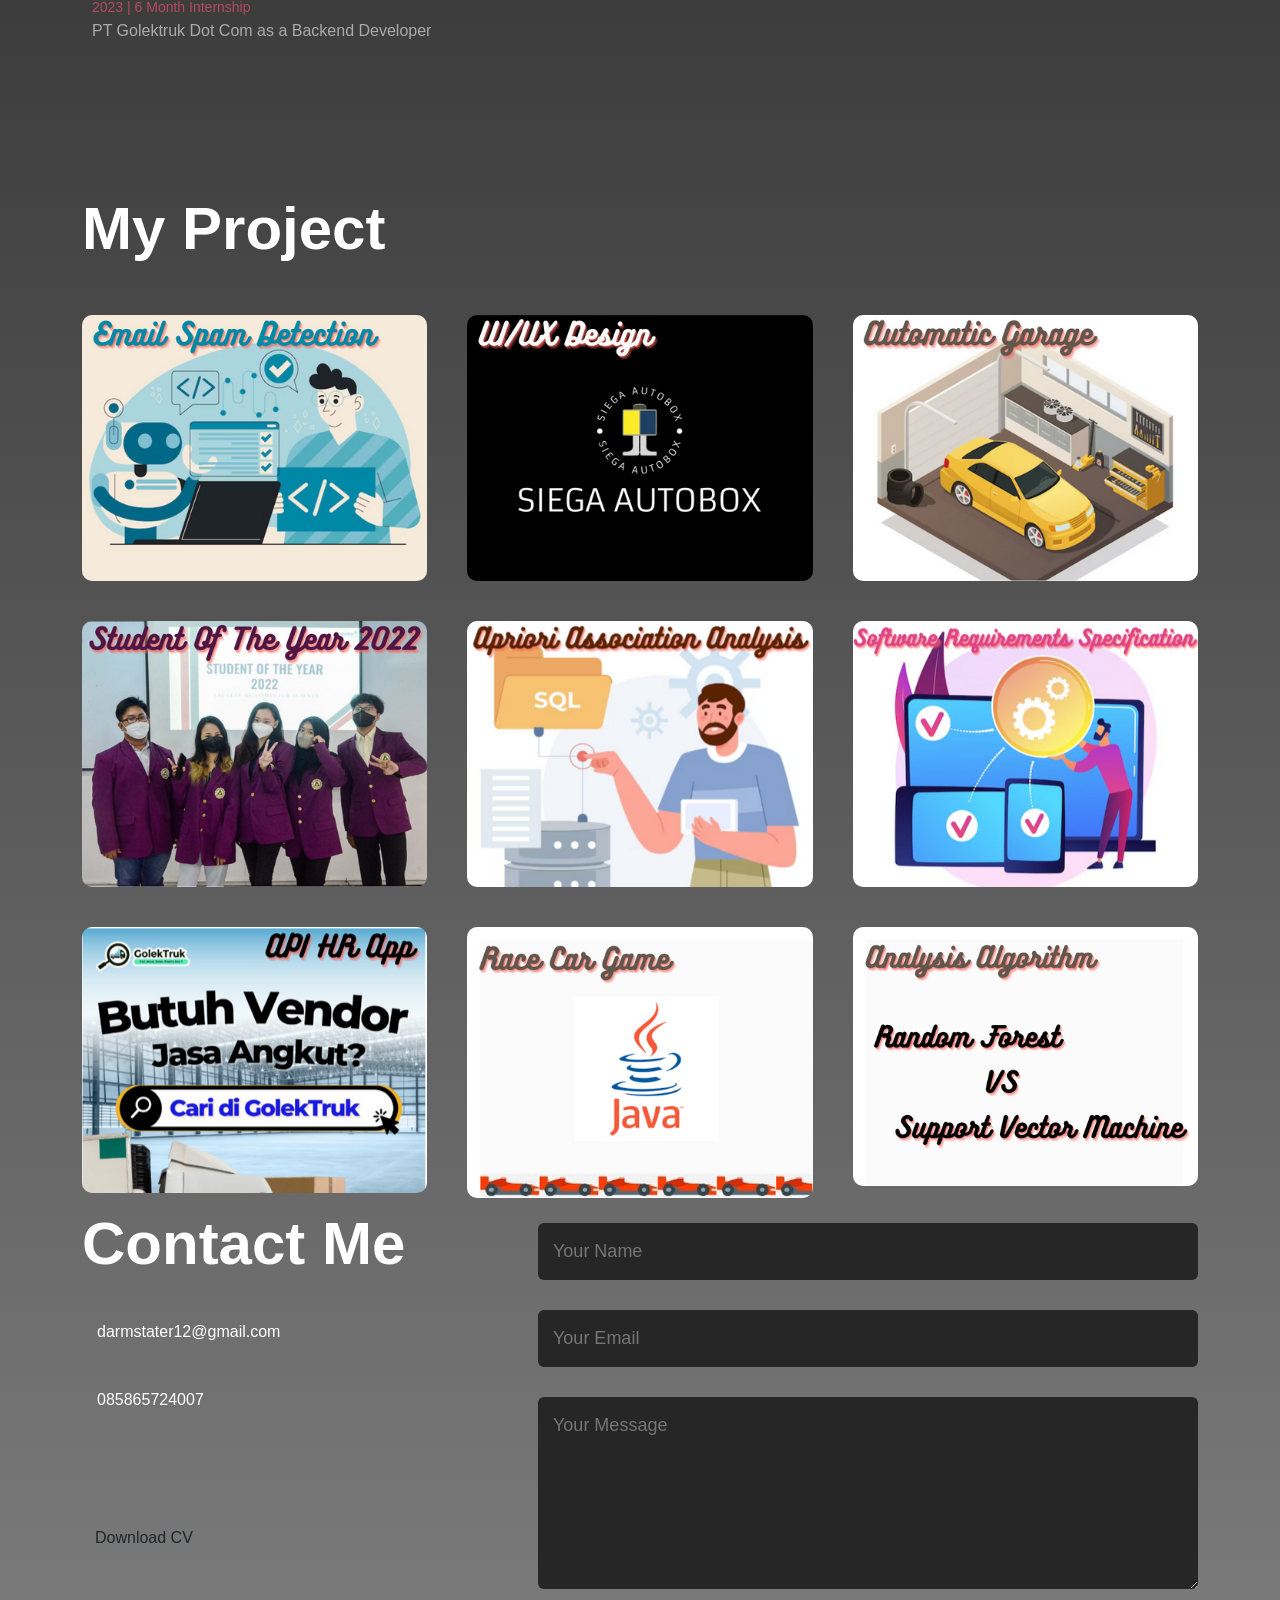
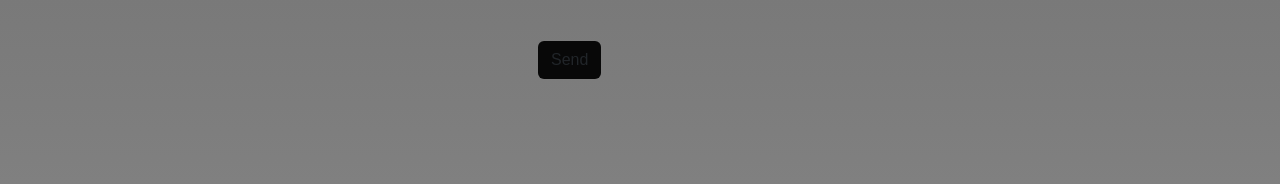
==== commit f63c19d5: "update untuk project view" ====
--- a/index.html
+++ b/index.html
@@ -8,6 +8,7 @@
     <title>Albert Portfolio Website</title>
     <link rel="stylesheet" href="style.css">
     <script src="https://kit.fontawesome.com/e674bba739.js" crossorigin="anonymous"></script>
+    <script defer src="https://kit.fontawesome.com/your-fontawesome-kit.js" crossorigin="anonymous"></script>
     <link rel="stylesheet" href="https://cdn.jsdelivr.net/npm/bootstrap@5.2.3/dist/css/bootstrap.min.css" integrity="sha384-rbsA2VBKQhggwzxH7pPCaAqO46MgnOM80zW1RWuH61DGLwZJEdK2Kadq2F9CUG65" crossorigin="anonymous">
     
 </head>
@@ -315,44 +316,12 @@
             </div>
         </div>
     </div>
-    <!-- ----------SERVICES----------
-    <div id="services">
-        <div class="container">
-            <h1 class="sub-title">My Services</h1>
-            <div class="services-list">
-                <div>
-                    <i class="fa-brands fa-android"></i>
-                    <h2>App Development</h2>
-                    <p>Lorem ipsum dolor sit amet consectetur adipisicing elit. Dolore aliquam nam sit. Soluta quasi
-                        officia, alias vitae fugiat fuga exercitationem.</p>
-                    <a href="#">Learn more</a>
-                </div>
-                <div>
-                    <i class="fa-solid fa-code"></i>
-                    <h2>Web Development</h2>
-                    <p>Lorem ipsum dolor sit amet consectetur adipisicing elit. Dolore aliquam nam sit. Soluta quasi
-                        officia, alias vitae fugiat fuga exercitationem.</p>
-                    <a href="#">Learn more</a>
-
-                </div>
-                <div>
-
-                    <i class="fa-solid fa-crop-simple"></i>
-                    <h2>UI/UX Design</h2>
-                    <p>Lorem ipsum dolor sit amet consectetur adipisicing elit. Dolore aliquam nam sit. Soluta quasi
-                        officia, alias vitae fugiat fuga exercitationem.</p>
-                    <a href="#">Learn more</a>
-                </div>
-            </div>
-        </div>
-    </div> -->
-
 
     <!-- ----------PORTFOLIO--------- -->
     <div id="portfolio">
         <div class="container">
             <h1 class="sub-title">My Project</h1>
-            <div class="work-list">
+            <div id="project-slider" class="work-list">
                 <div class="work">
                     <img src="images/EmailDetection.png" alt="">
                     <div class="layer">
@@ -380,12 +349,6 @@
                         <a href="https://github.com/darmstater/Project/tree/main/Automatic%20Garage"><i class="fas fa-external-link-alt"></i></a>
                     </div>
                 </div>
-            </div>
-            <a href="#" class="btn" id="see-more-btn">See more</a>
-        </div>
-
-        <div class="hidden-segment" id="segment1">
-            <div class="work-list container">
                 <div class="work">
                     <img src="images/Soty.png" alt="">
                     <div class="layer">
@@ -419,10 +382,6 @@
                         <a href="#"><i class="fas fa-external-link-alt"></i></a>
                     </div>
                 </div>
-            </div>
-        </div>
-        <div class="hidden-segment" id="segment2" style="margin-bottom: 50px;">
-            <div class="work-list container">
                 <div class="work">
                     <img src="images/golektruk.png" alt="">
                     <div class="layer">
@@ -455,12 +414,8 @@
                     </div>
                 </div>
             </div>
-        </div>
-
-    </div>
-    
-
-    
+            <!-- <a href="#" class="btn" id="see-more-btn">See more</a> -->
+        </div>
 
     <script src="script.js"></script>
 
--- a/style.css
+++ b/style.css
@@ -10,9 +10,10 @@
 }
 
 body {
-    background: #080808 !important;
-    color: #fff;
-}
+    background: linear-gradient(to bottom, #000, #808080) !important;
+    color: #fff;
+}
+
 
 #header {
     width: 100%;
@@ -291,7 +292,7 @@
 .work {
     border-radius: 10px;
     position: relative;
-    overflow: hidden;
+    /* overflow: hidden; */
 }
 
 .work img {
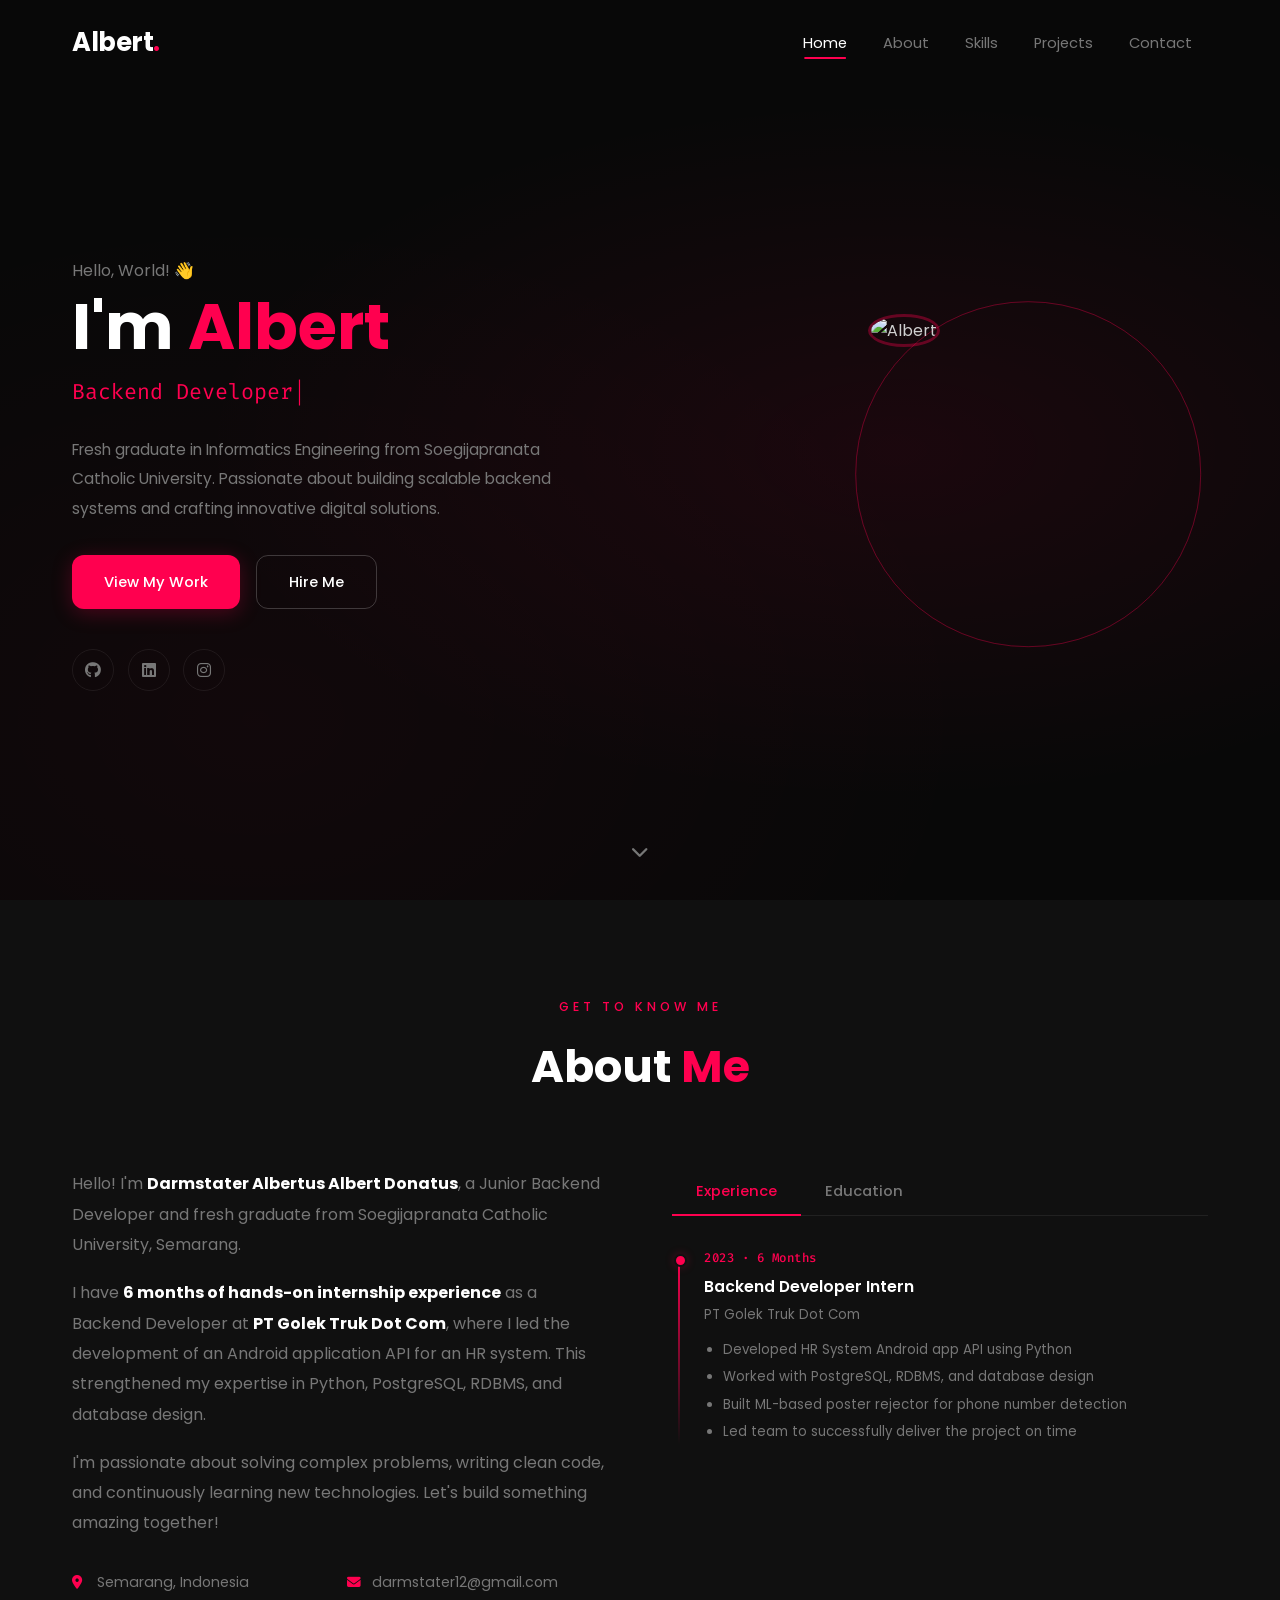
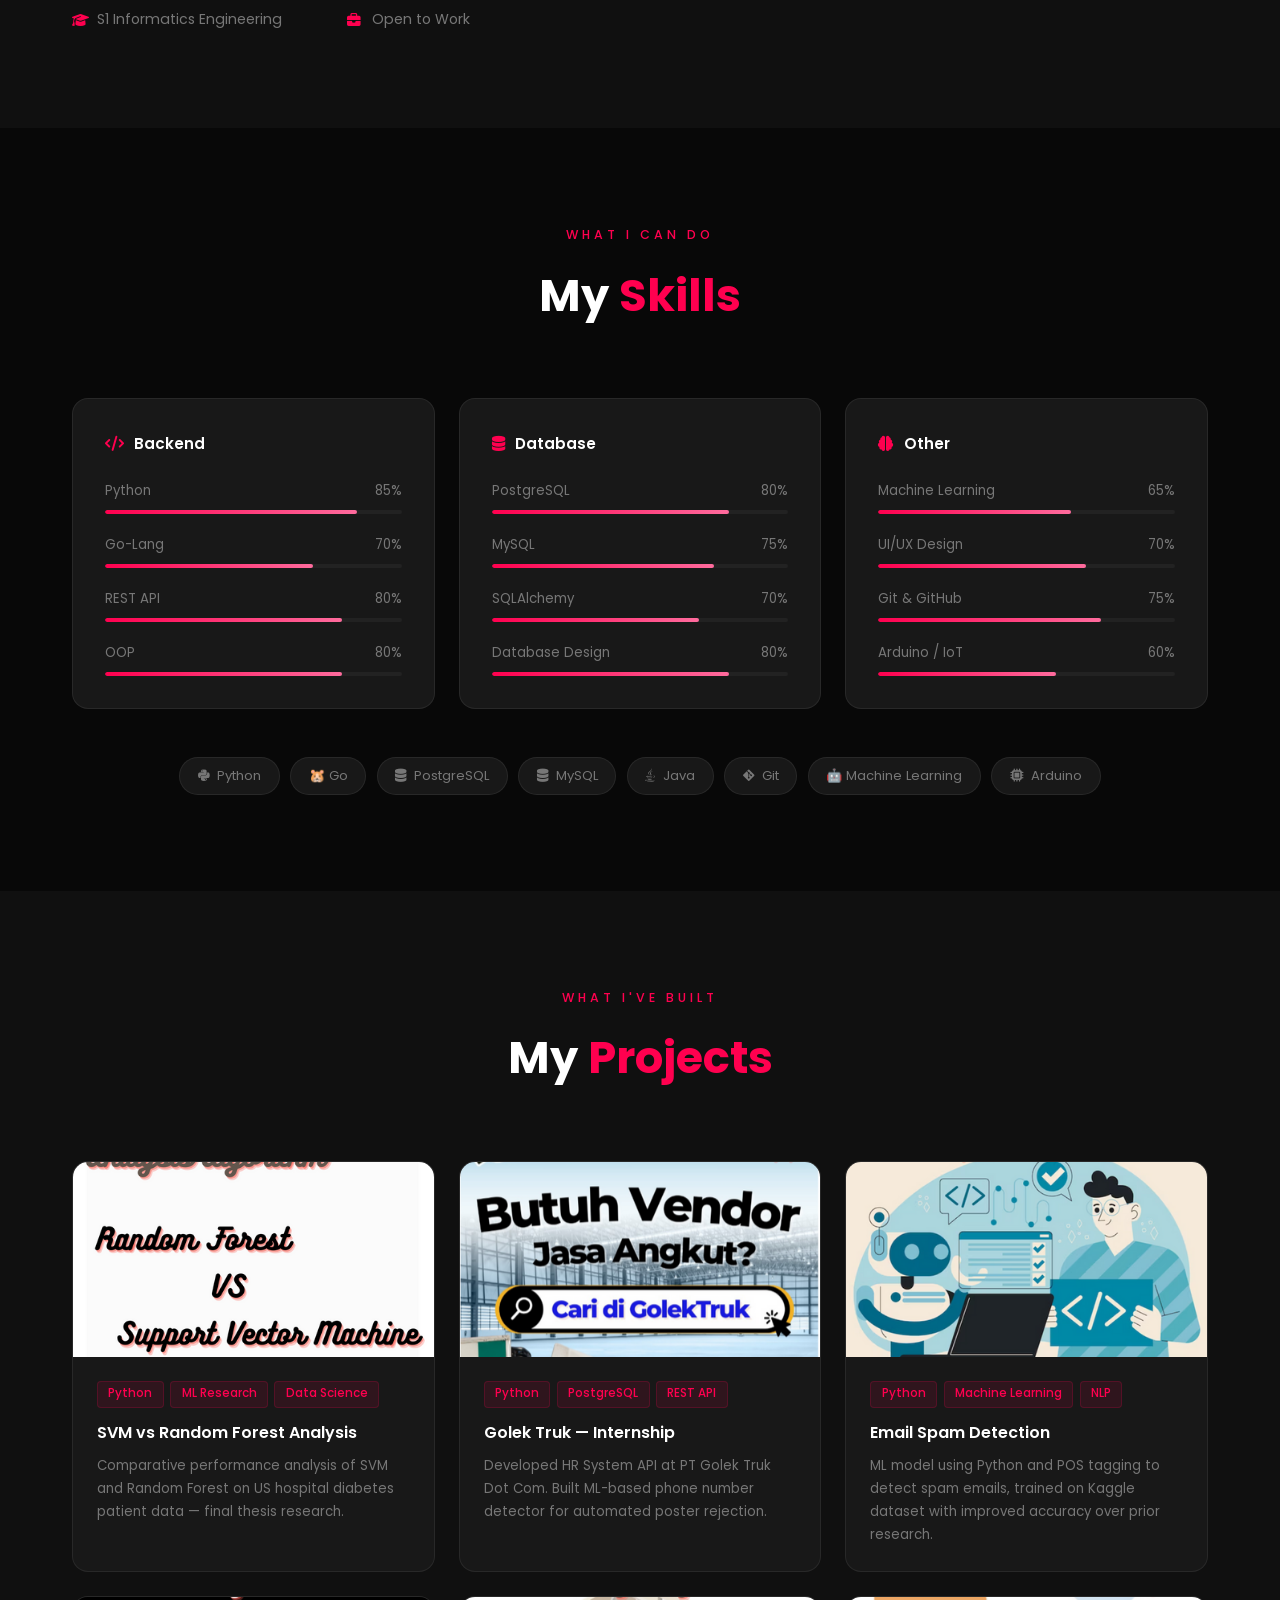
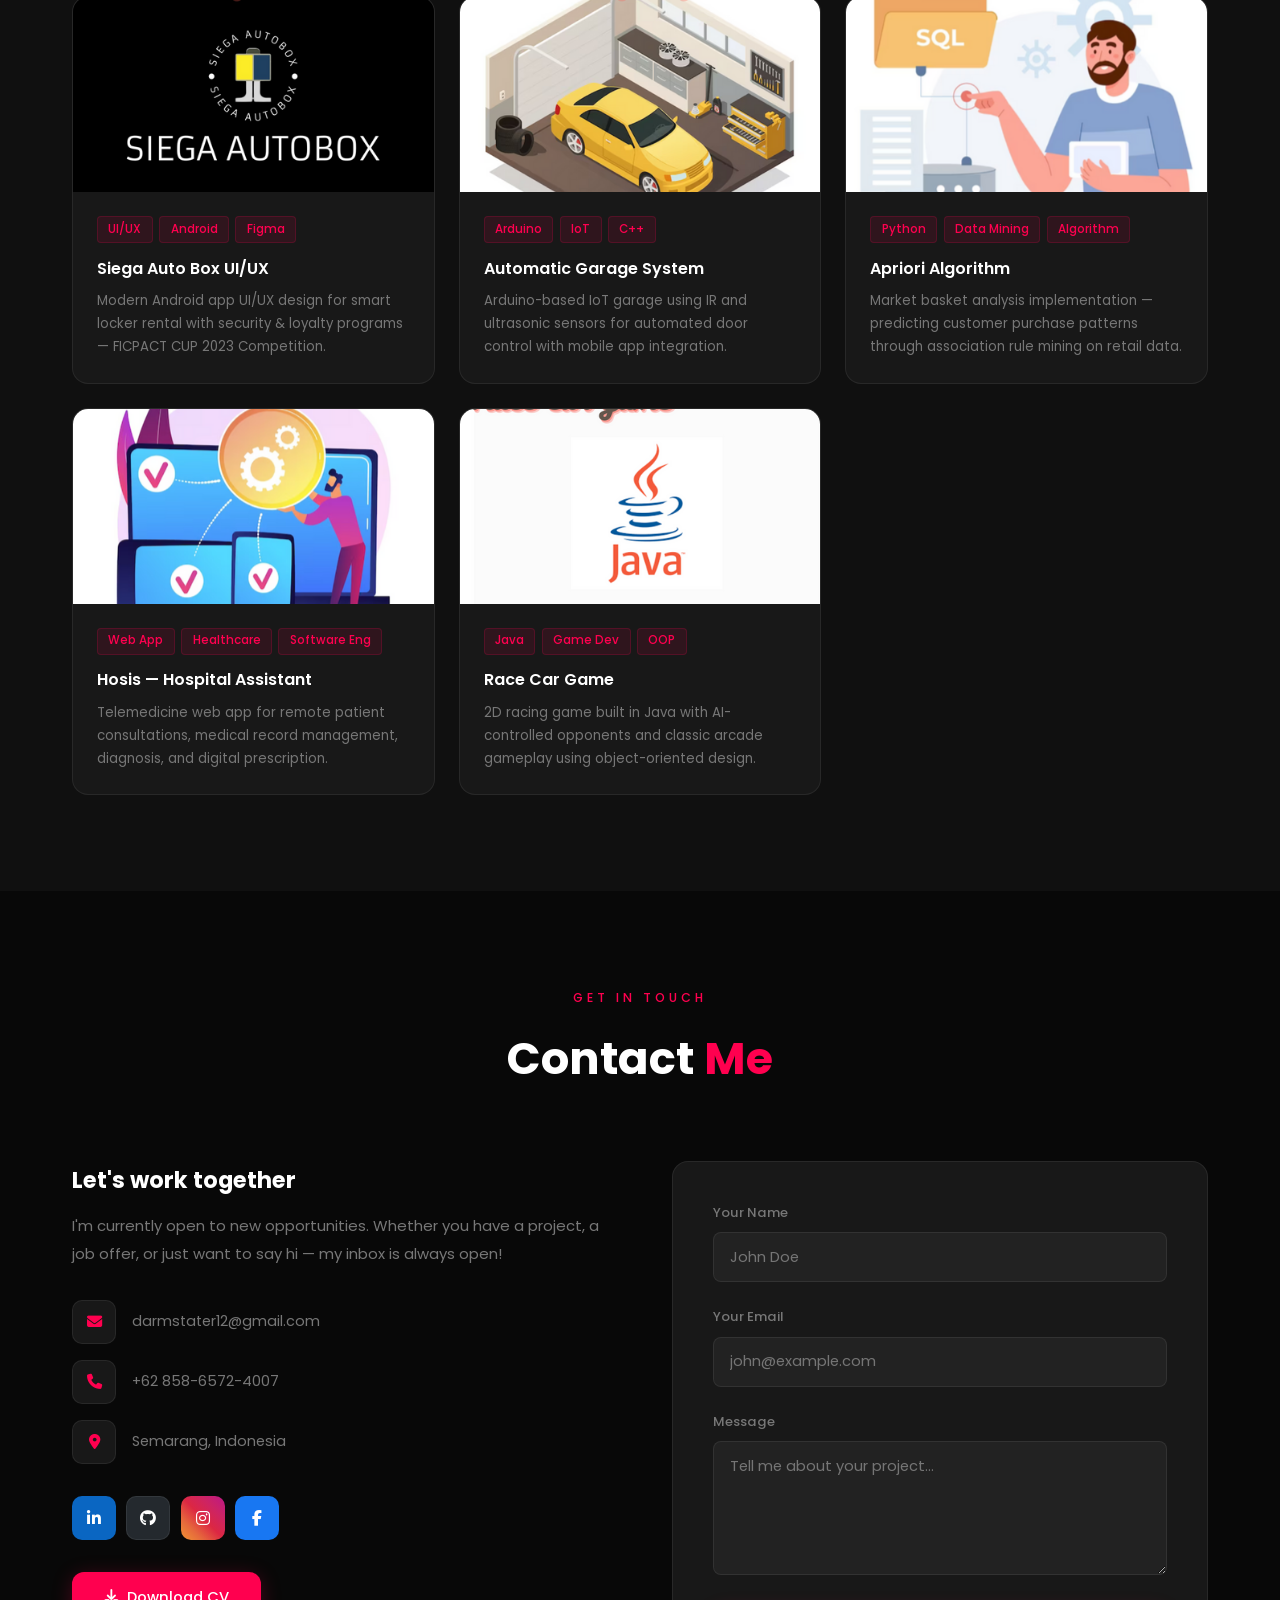
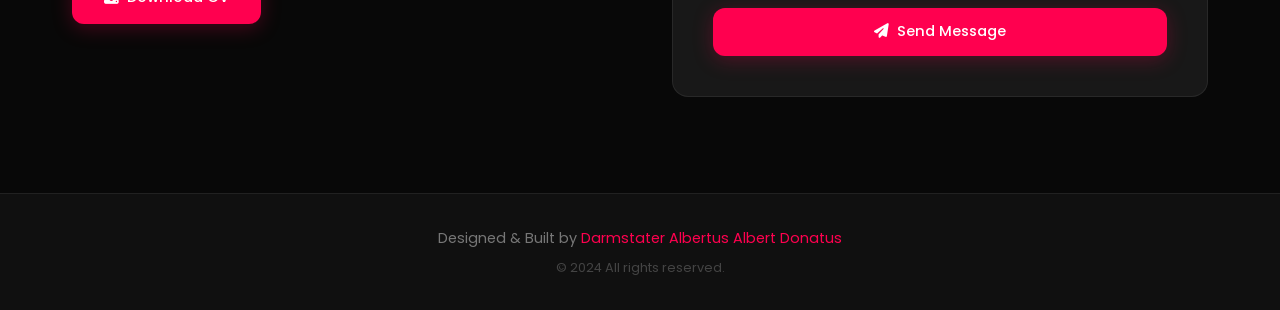
==== commit a830ba00: "update latest" ====
--- a/index.html
+++ b/index.html
@@ -3,509 +3,492 @@
 
 <head>
     <meta charset="UTF-8">
-    <meta http-equiv="X-UA-Compatible" content="IE=edge">
     <meta name="viewport" content="width=device-width, initial-scale=1.0">
-    <title>Albert Portfolio Website</title>
+    <title>Albert — Backend Developer</title>
     <link rel="stylesheet" href="style.css">
-    <script src="https://kit.fontawesome.com/e674bba739.js" crossorigin="anonymous"></script>
-    <script defer src="https://kit.fontawesome.com/your-fontawesome-kit.js" crossorigin="anonymous"></script>
-    <link rel="stylesheet" href="https://cdn.jsdelivr.net/npm/bootstrap@5.2.3/dist/css/bootstrap.min.css" integrity="sha384-rbsA2VBKQhggwzxH7pPCaAqO46MgnOM80zW1RWuH61DGLwZJEdK2Kadq2F9CUG65" crossorigin="anonymous">
-    
+    <link rel="preconnect" href="https://fonts.googleapis.com">
+    <link rel="preconnect" href="https://fonts.gstatic.com" crossorigin>
+    <link href="https://fonts.googleapis.com/css2?family=Poppins:wght@300;400;500;600;700&family=Fira+Code:wght@400;500&display=swap" rel="stylesheet">
+    <link rel="stylesheet" href="https://cdnjs.cloudflare.com/ajax/libs/font-awesome/6.4.0/css/all.min.css">
 </head>
 
 <body>
-    <div id="header">
+
+    <!-- ===== NAVBAR ===== -->
+    <nav id="navbar">
+        <div class="nav-container">
+            <div class="nav-logo">
+                <span class="logo-text">Albert<span class="accent">.</span></span>
+            </div>
+            <ul class="nav-links" id="nav-links">
+                <button class="nav-close" id="nav-close"><i class="fas fa-times"></i></button>
+                <li><a href="#home" class="nav-link active">Home</a></li>
+                <li><a href="#about" class="nav-link">About</a></li>
+                <li><a href="#skills" class="nav-link">Skills</a></li>
+                <li><a href="#portfolio" class="nav-link">Projects</a></li>
+                <li><a href="#contact" class="nav-link">Contact</a></li>
+            </ul>
+            <button class="hamburger" id="hamburger">
+                <i class="fas fa-bars"></i>
+            </button>
+        </div>
+    </nav>
+
+    <!-- ===== HERO ===== -->
+    <section id="home">
+        <div class="hero-container">
+            <div class="hero-text">
+                <p class="hero-greeting">Hello, World! 👋</p>
+                <h1 class="hero-name">I'm <span class="accent">Albert</span></h1>
+                <h2 class="hero-role">
+                    <span id="typing-text"></span><span class="cursor">|</span>
+                </h2>
+                <p class="hero-desc">
+                    Fresh graduate in Informatics Engineering from Soegijapranata Catholic University.
+                    Passionate about building scalable backend systems and crafting innovative digital solutions.
+                </p>
+                <div class="hero-btns">
+                    <a href="#portfolio" class="btn btn-primary">View My Work</a>
+                    <a href="#contact" class="btn btn-outline">Hire Me</a>
+                </div>
+                <div class="hero-social">
+                    <a href="https://github.com/darmstater" target="_blank" title="GitHub"><i class="fab fa-github"></i></a>
+                    <a href="https://www.linkedin.com/in/darmstater-albertus-albert-donatus-14bb44256/" target="_blank" title="LinkedIn"><i class="fab fa-linkedin"></i></a>
+                    <a href="https://www.instagram.com/darmstater/" target="_blank" title="Instagram"><i class="fab fa-instagram"></i></a>
+                </div>
+            </div>
+            <div class="hero-image">
+                <div class="image-wrapper">
+                    <img src="images/user.png" alt="Albert">
+                    <div class="image-ring"></div>
+                    <div class="image-ring ring-2"></div>
+                </div>
+            </div>
+        </div>
+        <a href="#about" class="scroll-down">
+            <i class="fas fa-chevron-down"></i>
+        </a>
+    </section>
+
+    <!-- ===== ABOUT ===== -->
+    <section id="about">
         <div class="container">
-            <nav>
-                <img src="images/Albert.png" class="logo">
-                <ul>
-                    <li><a href="#">Home</a></li>
-                    <li><a href="#about">About</a></li>
-                    <li><a href="#portfolio">Project</a></li>
-                    <li><a href="#contact">Contact</a></li>
-                    <i class="fas fa-times"></i>
-                </ul>
-                <i class="fas fa-bars"></i>
-            </nav>
-            
-        </div>
-    </div>
-    <div id="home" class="section">
+            <div class="section-header reveal">
+                <p class="section-tag">Get to know me</p>
+                <h2 class="section-title">About <span class="accent">Me</span></h2>
+            </div>
+            <div class="about-content">
+                <div class="about-text reveal">
+                    <p>
+                        Hello! I'm <strong>Darmstater Albertus Albert Donatus</strong>, a Junior Backend Developer
+                        and fresh graduate from Soegijapranata Catholic University, Semarang.
+                    </p>
+                    <p>
+                        I have <strong>6 months of hands-on internship experience</strong> as a Backend Developer
+                        at <strong>PT Golek Truk Dot Com</strong>, where I led the development of an Android application
+                        API for an HR system. This strengthened my expertise in Python, PostgreSQL, RDBMS, and database design.
+                    </p>
+                    <p>
+                        I'm passionate about solving complex problems, writing clean code, and continuously
+                        learning new technologies. Let's build something amazing together!
+                    </p>
+                    <div class="about-info">
+                        <div class="info-item">
+                            <i class="fas fa-map-marker-alt"></i>
+                            <span>Semarang, Indonesia</span>
+                        </div>
+                        <div class="info-item">
+                            <i class="fas fa-envelope"></i>
+                            <span>darmstater12@gmail.com</span>
+                        </div>
+                        <div class="info-item">
+                            <i class="fas fa-graduation-cap"></i>
+                            <span>S1 Informatics Engineering</span>
+                        </div>
+                        <div class="info-item">
+                            <i class="fas fa-briefcase"></i>
+                            <span>Open to Work</span>
+                        </div>
+                    </div>
+                </div>
+
+                <div class="about-tabs reveal">
+                    <div class="tab-titles">
+                        <button class="tab-btn active-tab" onclick="openTab(event, 'experience')">Experience</button>
+                        <button class="tab-btn" onclick="openTab(event, 'education')">Education</button>
+                    </div>
+
+                    <div class="tab-content active" id="experience">
+                        <div class="timeline">
+                            <div class="timeline-item">
+                                <div class="timeline-dot"></div>
+                                <div class="timeline-info">
+                                    <span class="timeline-date">2023 · 6 Months</span>
+                                    <h4>Backend Developer Intern</h4>
+                                    <p>PT Golek Truk Dot Com</p>
+                                    <ul>
+                                        <li>Developed HR System Android app API using Python</li>
+                                        <li>Worked with PostgreSQL, RDBMS, and database design</li>
+                                        <li>Built ML-based poster rejector for phone number detection</li>
+                                        <li>Led team to successfully deliver the project on time</li>
+                                    </ul>
+                                </div>
+                            </div>
+                        </div>
+                    </div>
+
+                    <div class="tab-content" id="education">
+                        <div class="timeline">
+                            <div class="timeline-item">
+                                <div class="timeline-dot"></div>
+                                <div class="timeline-info">
+                                    <span class="timeline-date">2020 – 2024</span>
+                                    <h4>S1 Informatics Engineering</h4>
+                                    <p>Soegijapranata Catholic University, Semarang</p>
+                                </div>
+                            </div>
+                            <div class="timeline-item">
+                                <div class="timeline-dot"></div>
+                                <div class="timeline-info">
+                                    <span class="timeline-date">2017 – 2020</span>
+                                    <h4>Senior High School</h4>
+                                    <p>Sedes Sapientiae Senior High School</p>
+                                </div>
+                            </div>
+                            <div class="timeline-item">
+                                <div class="timeline-dot"></div>
+                                <div class="timeline-info">
+                                    <span class="timeline-date">2014 – 2017</span>
+                                    <h4>Junior High School</h4>
+                                    <p>Domenico Savio Junior High School</p>
+                                </div>
+                            </div>
+                        </div>
+                    </div>
+                </div>
+            </div>
+        </div>
+    </section>
+
+    <!-- ===== SKILLS ===== -->
+    <section id="skills">
         <div class="container">
-            <div class="row">
-                <div class="col-md-6 col-sm-12 text-center">
-                    <img src="images/user.png" alt="User Avatar" style="width: 555px; border-radius: 10%;">
-                </div>
-                <div class="col-md-6 col-sm-12" style="display: ; justify-content: space-between; align-items: center;">
-                    <h2 class="sub-title">Hello!</h2>
-                    <h1>My Name is Albert!</h1>
+            <div class="section-header reveal">
+                <p class="section-tag">What I can do</p>
+                <h2 class="section-title">My <span class="accent">Skills</span></h2>
+            </div>
+            <div class="skills-grid">
+                <div class="skill-category reveal">
+                    <h3><i class="fas fa-code"></i> Backend</h3>
+                    <div class="skill-items">
+                        <div class="skill-item">
+                            <div class="skill-header"><span>Python</span><span>85%</span></div>
+                            <div class="skill-bar"><div class="skill-fill" data-width="85"></div></div>
+                        </div>
+                        <div class="skill-item">
+                            <div class="skill-header"><span>Go-Lang</span><span>70%</span></div>
+                            <div class="skill-bar"><div class="skill-fill" data-width="70"></div></div>
+                        </div>
+                        <div class="skill-item">
+                            <div class="skill-header"><span>REST API</span><span>80%</span></div>
+                            <div class="skill-bar"><div class="skill-fill" data-width="80"></div></div>
+                        </div>
+                        <div class="skill-item">
+                            <div class="skill-header"><span>OOP</span><span>80%</span></div>
+                            <div class="skill-bar"><div class="skill-fill" data-width="80"></div></div>
+                        </div>
+                    </div>
+                </div>
+
+                <div class="skill-category reveal">
+                    <h3><i class="fas fa-database"></i> Database</h3>
+                    <div class="skill-items">
+                        <div class="skill-item">
+                            <div class="skill-header"><span>PostgreSQL</span><span>80%</span></div>
+                            <div class="skill-bar"><div class="skill-fill" data-width="80"></div></div>
+                        </div>
+                        <div class="skill-item">
+                            <div class="skill-header"><span>MySQL</span><span>75%</span></div>
+                            <div class="skill-bar"><div class="skill-fill" data-width="75"></div></div>
+                        </div>
+                        <div class="skill-item">
+                            <div class="skill-header"><span>SQLAlchemy</span><span>70%</span></div>
+                            <div class="skill-bar"><div class="skill-fill" data-width="70"></div></div>
+                        </div>
+                        <div class="skill-item">
+                            <div class="skill-header"><span>Database Design</span><span>80%</span></div>
+                            <div class="skill-bar"><div class="skill-fill" data-width="80"></div></div>
+                        </div>
+                    </div>
+                </div>
+
+                <div class="skill-category reveal">
+                    <h3><i class="fas fa-brain"></i> Other</h3>
+                    <div class="skill-items">
+                        <div class="skill-item">
+                            <div class="skill-header"><span>Machine Learning</span><span>65%</span></div>
+                            <div class="skill-bar"><div class="skill-fill" data-width="65"></div></div>
+                        </div>
+                        <div class="skill-item">
+                            <div class="skill-header"><span>UI/UX Design</span><span>70%</span></div>
+                            <div class="skill-bar"><div class="skill-fill" data-width="70"></div></div>
+                        </div>
+                        <div class="skill-item">
+                            <div class="skill-header"><span>Git & GitHub</span><span>75%</span></div>
+                            <div class="skill-bar"><div class="skill-fill" data-width="75"></div></div>
+                        </div>
+                        <div class="skill-item">
+                            <div class="skill-header"><span>Arduino / IoT</span><span>60%</span></div>
+                            <div class="skill-bar"><div class="skill-fill" data-width="60"></div></div>
+                        </div>
+                    </div>
+                </div>
+            </div>
+
+            <div class="tech-stack reveal">
+                <span class="tech-badge"><i class="fab fa-python"></i> Python</span>
+                <span class="tech-badge">🐹 Go</span>
+                <span class="tech-badge"><i class="fas fa-database"></i> PostgreSQL</span>
+                <span class="tech-badge"><i class="fas fa-database"></i> MySQL</span>
+                <span class="tech-badge"><i class="fab fa-java"></i> Java</span>
+                <span class="tech-badge"><i class="fab fa-git-alt"></i> Git</span>
+                <span class="tech-badge">🤖 Machine Learning</span>
+                <span class="tech-badge"><i class="fas fa-microchip"></i> Arduino</span>
+            </div>
+        </div>
+    </section>
+
+    <!-- ===== PORTFOLIO ===== -->
+    <section id="portfolio">
+        <div class="container">
+            <div class="section-header reveal">
+                <p class="section-tag">What I've built</p>
+                <h2 class="section-title">My <span class="accent">Projects</span></h2>
+            </div>
+            <div class="projects-grid">
+
+                <div class="project-card reveal">
+                    <div class="project-img">
+                        <img src="images/LastProject.png" alt="SVM vs Random Forest">
+                        <div class="project-overlay">
+                            <a href="#" class="overlay-btn"><i class="fas fa-external-link-alt"></i> View Project</a>
+                        </div>
+                    </div>
+                    <div class="project-info">
+                        <div class="project-tags">
+                            <span class="tag">Python</span>
+                            <span class="tag">ML Research</span>
+                            <span class="tag">Data Science</span>
+                        </div>
+                        <h3>SVM vs Random Forest Analysis</h3>
+                        <p>Comparative performance analysis of SVM and Random Forest on US hospital diabetes patient data — final thesis research.</p>
+                    </div>
+                </div>
+
+                <div class="project-card reveal">
+                    <div class="project-img">
+                        <img src="images/golektruk.png" alt="Golek Truk">
+                        <div class="project-overlay">
+                            <span class="overlay-btn private"><i class="fas fa-lock"></i> Private Repo</span>
+                        </div>
+                    </div>
+                    <div class="project-info">
+                        <div class="project-tags">
+                            <span class="tag">Python</span>
+                            <span class="tag">PostgreSQL</span>
+                            <span class="tag">REST API</span>
+                        </div>
+                        <h3>Golek Truk — Internship</h3>
+                        <p>Developed HR System API at PT Golek Truk Dot Com. Built ML-based phone number detector for automated poster rejection.</p>
+                    </div>
+                </div>
+
+                <div class="project-card reveal">
+                    <div class="project-img">
+                        <img src="images/EmailDetection.png" alt="Email Spam Detection">
+                        <div class="project-overlay">
+                            <a href="https://github.com/darmstater/Project/tree/main/EmailSpamDetection/Email%20Spam%20Detection" target="_blank" class="overlay-btn"><i class="fas fa-external-link-alt"></i> View Project</a>
+                        </div>
+                    </div>
+                    <div class="project-info">
+                        <div class="project-tags">
+                            <span class="tag">Python</span>
+                            <span class="tag">Machine Learning</span>
+                            <span class="tag">NLP</span>
+                        </div>
+                        <h3>Email Spam Detection</h3>
+                        <p>ML model using Python and POS tagging to detect spam emails, trained on Kaggle dataset with improved accuracy over prior research.</p>
+                    </div>
+                </div>
+
+                <div class="project-card reveal">
+                    <div class="project-img">
+                        <img src="images/Siega.png" alt="Siega Auto Box">
+                        <div class="project-overlay">
+                            <a href="https://github.com/darmstater/Project/tree/main/UIUXSiegaAutoBox" target="_blank" class="overlay-btn"><i class="fas fa-external-link-alt"></i> View Project</a>
+                        </div>
+                    </div>
+                    <div class="project-info">
+                        <div class="project-tags">
+                            <span class="tag">UI/UX</span>
+                            <span class="tag">Android</span>
+                            <span class="tag">Figma</span>
+                        </div>
+                        <h3>Siega Auto Box UI/UX</h3>
+                        <p>Modern Android app UI/UX design for smart locker rental with security & loyalty programs — FICPACT CUP 2023 Competition.</p>
+                    </div>
+                </div>
+
+                <div class="project-card reveal">
+                    <div class="project-img">
+                        <img src="images/IOT_Garasi.png" alt="Automatic Garage">
+                        <div class="project-overlay">
+                            <a href="https://github.com/darmstater/Project/tree/main/Automatic%20Garage" target="_blank" class="overlay-btn"><i class="fas fa-external-link-alt"></i> View Project</a>
+                        </div>
+                    </div>
+                    <div class="project-info">
+                        <div class="project-tags">
+                            <span class="tag">Arduino</span>
+                            <span class="tag">IoT</span>
+                            <span class="tag">C++</span>
+                        </div>
+                        <h3>Automatic Garage System</h3>
+                        <p>Arduino-based IoT garage using IR and ultrasonic sensors for automated door control with mobile app integration.</p>
+                    </div>
+                </div>
+
+                <div class="project-card reveal">
+                    <div class="project-img">
+                        <img src="images/DataMining.png" alt="Apriori Algorithm">
+                        <div class="project-overlay">
+                            <a href="https://github.com/darmstater/Project" target="_blank" class="overlay-btn"><i class="fas fa-external-link-alt"></i> View Project</a>
+                        </div>
+                    </div>
+                    <div class="project-info">
+                        <div class="project-tags">
+                            <span class="tag">Python</span>
+                            <span class="tag">Data Mining</span>
+                            <span class="tag">Algorithm</span>
+                        </div>
+                        <h3>Apriori Algorithm</h3>
+                        <p>Market basket analysis implementation — predicting customer purchase patterns through association rule mining on retail data.</p>
+                    </div>
+                </div>
+
+                <div class="project-card reveal">
+                    <div class="project-img">
+                        <img src="images/SoftwareEng.png" alt="Hosis">
+                        <div class="project-overlay">
+                            <a href="#" class="overlay-btn"><i class="fas fa-external-link-alt"></i> View Project</a>
+                        </div>
+                    </div>
+                    <div class="project-info">
+                        <div class="project-tags">
+                            <span class="tag">Web App</span>
+                            <span class="tag">Healthcare</span>
+                            <span class="tag">Software Eng</span>
+                        </div>
+                        <h3>Hosis — Hospital Assistant</h3>
+                        <p>Telemedicine web app for remote patient consultations, medical record management, diagnosis, and digital prescription.</p>
+                    </div>
+                </div>
+
+                <div class="project-card reveal">
+                    <div class="project-img">
+                        <img src="images/RaceCarJava.png" alt="Race Car Game">
+                        <div class="project-overlay">
+                            <a href="https://github.com/darmstater/Project/tree/main/CSC%20Race%20Car" target="_blank" class="overlay-btn"><i class="fas fa-external-link-alt"></i> View Project</a>
+                        </div>
+                    </div>
+                    <div class="project-info">
+                        <div class="project-tags">
+                            <span class="tag">Java</span>
+                            <span class="tag">Game Dev</span>
+                            <span class="tag">OOP</span>
+                        </div>
+                        <h3>Race Car Game</h3>
+                        <p>2D racing game built in Java with AI-controlled opponents and classic arcade gameplay using object-oriented design.</p>
+                    </div>
+                </div>
+
+            </div>
+        </div>
+    </section>
+
+    <!-- ===== CONTACT ===== -->
+    <section id="contact">
+        <div class="container">
+            <div class="section-header reveal">
+                <p class="section-tag">Get in touch</p>
+                <h2 class="section-title">Contact <span class="accent">Me</span></h2>
+            </div>
+            <div class="contact-wrapper">
+                <div class="contact-info reveal">
+                    <h3>Let's work together</h3>
                     <p>
-                        I'm a Fresh graduated student of 
-                        S1 Informatics Engineering at Soegijapranata University Semarang
-                        about creating beautiful and functional websites/application. Let's build something amazing together!
+                        I'm currently open to new opportunities. Whether you have a project, a job offer,
+                        or just want to say hi — my inbox is always open!
                     </p>
-                </div>
-            </div>
-        </div>
-    </div>
-    
-    
-    <!-- <div id="home" style="padding: 0px;">
-        <div class="container">
-            <div class="row">
-                <div class="home-col-1" >
-                    <img  src="images/user.png">
-                </div>
-                <div class="home-col-2">
-                    <h2 class="sub-title">Hello!</h2>
-                    <h2 >My Name is Albert!
-                    </h2>
-                    <h3>
-                        asdfadf
-                    </h3>
-                    </div>
-                </div>
-            </div>
-        </div>
-    </div> -->
-    <!-- ----------ABOUT---------- -->
-
-    <!-- <div class="home-col-1" >
-        <img  src="images/user.png">
-    </div>
-    <div class="home-col-2">
-        <h2 class="sub-title">Hello!</h2>
-        <h2 >My Name is Albert!
-        </h2>
-        <h3>
-            asdfadf
-        </h3>
-        
-                    <div class="tab-titles about-col-2 "  style="display: flex; justify-content: space-between; align-items: center; padding: 0 20px;">
-                        <p class="tab-links active-link" onclick="openTab('experience')">Experience</p>
-                        <p class="tab-links" onclick="openTab('skills')">Skills</p>
-                        <p class="tab-links" onclick="openTab('education')">Education</p>
-                    </div>
-                    <div class="tab-contents active-tab" id="experience">
-                        <ul>
-                            <li><span>2023 | 6 Month Internship</span><br>PT Golektruk Dot Com as a Backend Developer</li>
-                        </ul>
-                    </div>
-                    <div class="tab-contents kolom" id="skills">
-                        <ul>
-                            <li><span>HardSkill</span></li>
-                            <li></li>
-                            <li></li>
-                            <li><span></span>Designing Web/App interfaces</li>
-                            <li><span></span>Go-Lang</li>
-                            <li><span></span>Object Oriented Programming</li>
-                            <li><span></span>PostgreSQL</li>
-                            <li><span></span>Database Management</li>
-                            <li><span></span>MySQL</li>
-                            <li><span></span>Database Management</li>
-                            <li><span></span>Database Design</li>
-                            <li><span></span>SQLAlchemy Usage</li>
-                        </ul>
-                        <ul> 
-                            <li><span>Soft Skills</span></li>
-                            <li><span></span></li>
-                            <li><span></span></li>
-                            <li><span></span>Teamwork</li>
-                            <li><span></span>Troubleshooting Skills</li>
-                            <li><span></span>Public Speaking</li>
-                            <li><span></span>Leadership</li>
-                            <li><span></span>Creativity</li>
-                            <li><span></span>Project Management Skills</li>
-                        </ul>
-                    </div>
-                    <div class="tab-contents" id="education">
-                        <ul>
-                            <li><span>2014 - 2017</span><br>Domenico Savio Junior High School</li>
-                            <li><span>2017 - 2020</span><br>Sedes Sapientiae Senior High School</li>
-                            <li><span>2020 - NOW</span><br>Soegijapranata Catholic University</li>
-                        </ul>
-                    </div>
-        </div>
-    </div> -->
-    
-    
-    <!-- <div id="about">
-        <div class="container">
-            <h1 class="sub-title aaaa">About Me</h1>
-            <div class="row">
-                    <h2 class="justify-text about-col-1">Hello, I'm a Junior Backend Developer. 
-                        My Name is Darmstater Albertus Albert D.
-                        Final semester student of S1 Informatics Engineering at Soegijapranata University Semarang. 
-                        I have 6 months of internship experience as a Backend Developer at PT Golek Truk Dot Com. 
-                        Lead project successfully developed an Android application API for HR system. 
-                        This experience strengthened my understanding of PostgreSQL, Python, RDBMS, database design, table structure, 
-                        and how to effectively interact with data in an API context. I am ready to make my best contribution to your company.
-                    </h2> 
-                    
-                    <div class="about-col-2 "  style="display: flex; justify-content: space-between; align-items: center; padding: 0 20px;">
-                        <p class="tab-links active-link" onclick="openTab('experience')">Experience</p>
-                        <p class="tab-links" onclick="openTab('skills')">Skills</p>
-                        <p class="tab-links" onclick="openTab('education')">Education</p>
-                    <div class="tab-contents active-tab" id="experience">
-                        <ul>
-                            <li><span>2023 | 6 Month Internship</span><br>PT Golektruk Dot Com as a Backend Developer</li>
-                        </ul>
-                    </div>
-                    <div class="tab-contents kolom" id="skills">
-                        <ul>
-                            <li><span>HardSkill</span></li>
-                            <li></li>
-                            <li></li>
-                            <li><span></span>Designing Web/App interfaces</li>
-                            <li><span></span>Go-Lang</li>
-                            <li><span></span>Object Oriented Programming</li>
-                            <li><span></span>PostgreSQL</li>
-                            <li><span></span>Database Management</li>
-                            <li><span></span>MySQL</li>
-                            <li><span></span>Database Management</li>
-                            <li><span></span>Database Design</li>
-                            <li><span></span>SQLAlchemy Usage</li>
-                        </ul>
-                        <ul> 
-                            <li><span>Soft Skills</span></li>
-                            <li><span></span></li>
-                            <li><span></span></li>
-                            <li><span></span>Teamwork</li>
-                            <li><span></span>Troubleshooting Skills</li>
-                            <li><span></span>Public Speaking</li>
-                            <li><span></span>Leadership</li>
-                            <li><span></span>Creativity</li>
-                            <li><span></span>Project Management Skills</li>
-                        </ul>
-                    </div>
-                    <div class="tab-contents" id="education">
-                        <ul>
-                            <li><span>2014 - 2017</span><br>Domenico Savio Junior High School</li>
-                            <li><span>2017 - 2020</span><br>Sedes Sapientiae Senior High School</li>
-                            <li><span>2020 - NOW</span><br>Soegijapranata Catholic University</li>
-                        </ul>
-                    </div>
-                    
-                </div>
-            </div>
-        </div>
-    </div>
-    <div class="container text-center">
-        <div class="row">
-          <div class="col">
-            <h1 class="sub-title aaaa">About Me</h1>
-                    <h2 class="justify-text about-col-1">Hello, I'm a Junior Backend Developer. 
-                        My Name is Darmstater Albertus Albert D.
-                        Final semester student of S1 Informatics Engineering at Soegijapranata University Semarang. 
-                        I have 6 months of internship experience as a Backend Developer at PT Golek Truk Dot Com. 
-                        Lead project successfully developed an Android application API for HR system. 
-                        This experience strengthened my understanding of PostgreSQL, Python, RDBMS, database design, table structure, 
-                        and how to effectively interact with data in an API context. I am ready to make my best contribution to your company.
-                    </h2>
-          </div>
-          <div class="col">
-            <div class="row">
-                <div class="tab-titles about-col-2 "  style="display: flex; justify-content: space-between; align-items: center; padding: 0 20px;">
-                    <p class="tab-links active-link" onclick="openTab('experience')">Experience</p>
-                    <p class="tab-links" onclick="openTab('skills')">Skills</p>
-                    <p class="tab-links" onclick="openTab('education')">Education</p>
-                </div>
-            </div>
-            <div class="row">
-                <div class="tab-contents active-tab" id="experience">
-                    <ul>
-                        <li><span>2023 | 6 Month Internship</span><br>PT Golektruk Dot Com as a Backend Developer</li>
-                    </ul>
-                </div>
-                <div class="tab-contents kolom" id="skills">
-                    <ul>
-                        <li><span>HardSkill</span></li>
-                        <li></li>
-                        <li></li>
-                        <li><span></span>Designing Web/App interfaces</li>
-                        <li><span></span>Go-Lang</li>
-                        <li><span></span>Object Oriented Programming</li>
-                        <li><span></span>PostgreSQL</li>
-                        <li><span></span>Database Management</li>
-                        <li><span></span>MySQL</li>
-                        <li><span></span>Database Management</li>
-                        <li><span></span>Database Design</li>
-                        <li><span></span>SQLAlchemy Usage</li>
-                    </ul>
-                    <ul> 
-                        <li><span>Soft Skills</span></li>
-                        <li><span></span></li>
-                        <li><span></span></li>
-                        <li><span></span>Teamwork</li>
-                        <li><span></span>Troubleshooting Skills</li>
-                        <li><span></span>Public Speaking</li>
-                        <li><span></span>Leadership</li>
-                        <li><span></span>Creativity</li>
-                        <li><span></span>Project Management Skills</li>
-                    </ul>
-                </div>
-                <div class="tab-contents" id="education">
-                    <ul>
-                        <li><span>2014 - 2017</span><br>Domenico Savio Junior High School</li>
-                        <li><span>2017 - 2020</span><br>Sedes Sapientiae Senior High School</li>
-                        <li><span>2020 - NOW</span><br>Soegijapranata Catholic University</li>
-                    </ul>
-                </div>
-            </div>
-          </div>
-        </div>
-      </div> -->
-    <div id="about">
-        <div class="container">
-            <div class="row">
-                <div>
-                    <h1 class="sub-title aaaa">About Me</h1>
-                    <h4 class="justify-text about-col-1">Hello, I'm a Junior Backend Developer. 
-                        My Name is Darmstater Albertus Albert D.
-                        Fresh graduated student of S1 Informatics Engineering at Soegijapranata University Semarang. 
-                        I have 6 months of internship experience as a Backend Developer at PT Golek Truk Dot Com. 
-                        Lead project successfully developed an Android application API for HR system. 
-                        This experience strengthened my understanding of PostgreSQL, Python, RDBMS, database design, table structure, 
-                        and how to effectively interact with data in an API context. I am ready to make my best contribution to your company.
-                    </h4>
-                    <div class="tab-titles about-col-2 "  style="display: flex; justify-content: space-between; align-items: center; padding: 0 20px;">
-                        <p class="tab-links active-link" onclick="openTab('experience')">Experience</p>
-                        <p class="tab-links" onclick="openTab('skills')">Skills</p>
-                        <p class="tab-links" onclick="openTab('education')">Education</p>
-                    </div>
-                    <div class="tab-contents active-tab" id="experience">
-                        <ul>
-                            <li><span>2023 | 6 Month Internship</span><br>PT Golektruk Dot Com as a Backend Developer</li>
-                        </ul>
-                    </div>
-                    <div class="tab-contents kolom" id="skills">
-                        <ul>
-                            <li><span>HardSkill</span></li>
-                            <li></li>
-                            <li></li>
-                            <li><span></span>Designing Web/App interfaces</li>
-                            <li><span></span>Go-Lang</li>
-                            <li><span></span>Object Oriented Programming</li>
-                            <li><span></span>PostgreSQL</li>
-                            <li><span></span>Database Management</li>
-                            <li><span></span>MySQL</li>
-                            <li><span></span>Database Management</li>
-                            <li><span></span>Database Design</li>
-                            <li><span></span>SQLAlchemy Usage</li>
-                        </ul>
-                        <ul> 
-                            <li><span>Soft Skills</span></li>
-                            <li><span></span></li>
-                            <li><span></span></li>
-                            <li><span></span>Teamwork</li>
-                            <li><span></span>Troubleshooting Skills</li>
-                            <li><span></span>Public Speaking</li>
-                            <li><span></span>Leadership</li>
-                            <li><span></span>Creativity</li>
-                            <li><span></span>Project Management Skills</li>
-                        </ul>
-                    </div>
-                    <div class="tab-contents" id="education">
-                        <ul>
-                            <li><span>2014 - 2017</span><br>Domenico Savio Junior High School</li>
-                            <li><span>2017 - 2020</span><br>Sedes Sapientiae Senior High School</li>
-                            <li><span>2020 - 2024</span><br>Soegijapranata Catholic University</li>
-                        </ul>
-                    </div>
-                </div>
-            </div>
-        </div>
-    </div>
-
-    <!-- ----------PORTFOLIO--------- -->
-    <div id="portfolio">
-        <div class="container">
-            <h1 class="sub-title">My Project</h1>
-            <div id="project-slider" class="work-list">
-                <div class="work">
-                    <img src="images/EmailDetection.png" alt="">
-                    <div class="layer">
-                        <h2><br><br>
-                            <br>Email Spam Detection</h2>
-                        <p>Developing a machine learning model to solve the spam problem using Python. In an attempt to improve accuracy, I used the spam email dataset from the Kaggle source. By adding Postagging in each variable condition from previous research</p>
-                        <a href="https://github.com/darmstater/Project/tree/main/EmailSpamDetection/Email%20Spam%20Detection"><i class="fas fa-external-link-alt"></i></a>
-                    </div>
-                </div>
-                <div class="work">
-                    <img src="images/Siega.png" alt="">
-                    <div class="layer">
-                        <h2><br><br>
-                            <br>UI/UX Design Siega Auto Box</h2>
-                        <p>Creating an easy-to-use Android app UI/UX design for renting lockers that is modern and intuitive, as well as providing a security and loyalty program for the FICPACT CUP 2023 Competition.</p>
-                        <a href="https://github.com/darmstater/Project/tree/main/UIUXSiegaAutoBox"><i class="fas fa-external-link-alt"></i></a>
-                    </div>
-                </div>
-                <div class="work">
-                    <img src="images/IOT_Garasi.png" alt="">
-                    <div class="layer">
-                        <h2><br><br>
-                            <br>Automatic Garage</h2>
-                        <p>Develop an Arduino-based automatic garage system that utilizes an Infrared Distance (IRD) sensor to detect the car's presence and a button as a substitute for a mobile remote application. The system triggers the garage door to open when the car is at a specific distance. Additionally, an ultrasonic distance sensor ensures the door closes automatically when the car reaches a certain distance from the wall, with confirmation provided through a mobile application.</p>
-                        <a href="https://github.com/darmstater/Project/tree/main/Automatic%20Garage"><i class="fas fa-external-link-alt"></i></a>
-                    </div>
-                </div>
-                <div class="work">
-                    <img src="images/Soty.png" alt="">
-                    <div class="layer">
-                        <h2><br><br>
-                            <br>Student Of The Year</h2>
-                        <p>Proposed the idea of "DEVELOPMENT OF ONLINE SALES SYSTEM TO INCREASE THE EFFECTIVENESS AND EFFICIENCY OF OPERATIONAL CENTER OF STUDENT ENTREPRENEURSHIP OF UNIKA SOEGIJAPRANATA" in accord with the theme of SOTY 2022 "Innovative Self Transformation for the Advantage of Digital Era"</p>
-                        <a href="#"><i class="fas fa-external-link-alt"></i></a>
-                    </div>
-                </div>
-                <div class="work">
-                    <img src="images/DataMining.png" alt="">
-                    <div class="layer">
-                        <h2><br><br>
-                            <br>
-                            Apriori Algorithm Implementation</h2>
-                        <p>Analyzing or predicting items customers will purchase can be accomplished through various computerized methods, with one of them involving the utilization of Apriori algorithms. To perform such analysis or predictions, it is essential to have the attributes of the items that customers intend to buy</p>
-                        <a href="https://github.com/darmstater/Project/tree/main/UIUXSiegaAutoBox"><i class="fas fa-external-link-alt"></i></a>
-                    </div>
-                </div>
-                <div class="work">
-                    <img src="images/SoftwareEng.png" alt="">
-                    <div class="layer">
-                        <h2><br><br>
-                            <br>Software Engineering</h2>
-                        <p>Website aplikasi Hosis(Hospital Assistant) ini dibuat agar pasien mudah untuk melakukan
-                            konsultasi jarak jauh apalagi pada masa pandemic seperti ini, dan juga memudahkan tugas dokter
-                            dan perawat untuk melihat rekam medis, mendiagnosis dan juga memberi resep.
-                            E-resep akan keluar kurang lebih 5 menit, dan live konsultasi hanya akan berlangsung
-                            kurang dari 40 menit 
-                            </p>
-                        <a href="#"><i class="fas fa-external-link-alt"></i></a>
-                    </div>
-                </div>
-                <div class="work">
-                    <img src="images/golektruk.png" alt="">
-                    <div class="layer">
-                        <h2><br><br>
-                            <br>Golek Truk Internship</h2>
-                        <p>Participated in creating and developing the HR System application API at PT Golek Truk Dot Com. And using the Python programming language
-                           Create a machine learning poster rejector that contains a phone number automatically using python
-                           Learn API system, Git, RDBMS, Python library, database manager
-                            </p>
-                        <!-- <a href="https://github.com/darmstater/Project/tree/main/EmailSpamDetection/Email%20Spam%20Detection"><i class="fas fa-external-link-alt"></i></a> -->
-                    </div>
-                </div>
-                <div class="work">
-                    <img src="images/RaceCarJava.png" alt="">
-                    <div class="layer">
-                        <h2><br><br>
-                            <br>Race Car Game</h2>
-                        <p>
-                            Created a basic racing game using the Java programming language. It offers simple gameplay and allows players to race against computer-controlled opponents, providing an enjoyable gaming experience</p>
-                        <a href="https://github.com/darmstater/Project/tree/main/CSC%20Race%20Car"><i class="fas fa-external-link-alt"></i></a>
-                    </div>
-                </div>
-                <div class="work">
-                    <img src="images/LastProject.png" alt="">
-                    <div class="layer">
-                        <h2><br><br>
-                            <br>Analysis of Support Vector Machine and Random Forest</h2>
-                        <p>"COMPARATIVE PERFORMANCE ANALYSIS OF SUPPORT VECTOR MACHINE AND RANDOM FOREST ON DIABETES PATIENT DATA FROM HOSPITALS IN THE UNITED STATES" focuses on the performance comparison between two classification algorithms using a dataset derived from hospitals of diabetes patients in the United States. This research focused on analysing the accuracy and computation time of both algorithms as the data level increased.</p>
-                        <a href="#"><i class="fas fa-external-link-alt"></i></a>
-                    </div>
-                </div>
-            </div>
-            <!-- <a href="#" class="btn" id="see-more-btn">See more</a> -->
-        </div>
+                    <div class="contact-details">
+                        <a href="mailto:darmstater12@gmail.com" class="contact-item">
+                            <div class="contact-icon"><i class="fas fa-envelope"></i></div>
+                            <span>darmstater12@gmail.com</span>
+                        </a>
+                        <a href="tel:+6285865724007" class="contact-item">
+                            <div class="contact-icon"><i class="fas fa-phone"></i></div>
+                            <span>+62 858-6572-4007</span>
+                        </a>
+                        <div class="contact-item">
+                            <div class="contact-icon"><i class="fas fa-map-marker-alt"></i></div>
+                            <span>Semarang, Indonesia</span>
+                        </div>
+                    </div>
+                    <div class="social-links">
+                        <a href="https://www.linkedin.com/in/darmstater-albertus-albert-donatus-14bb44256/" target="_blank" class="social-btn linkedin"><i class="fab fa-linkedin-in"></i></a>
+                        <a href="https://github.com/darmstater" target="_blank" class="social-btn github"><i class="fab fa-github"></i></a>
+                        <a href="https://www.instagram.com/darmstater/" target="_blank" class="social-btn instagram"><i class="fab fa-instagram"></i></a>
+                        <a href="https://www.facebook.com/darmstateralbertus.albertdonatus" target="_blank" class="social-btn facebook"><i class="fab fa-facebook-f"></i></a>
+                    </div>
+                    <a href="CV_Albert.pdf" download class="btn btn-primary download-cv">
+                        <i class="fas fa-download"></i> Download CV
+                    </a>
+                </div>
+
+                <div class="contact-form reveal">
+                    <form action="https://formspree.io/f/mleylerw" method="POST">
+                        <div class="form-group">
+                            <label>Your Name</label>
+                            <input type="text" name="Name" placeholder="John Doe" required>
+                        </div>
+                        <div class="form-group">
+                            <label>Your Email</label>
+                            <input type="email" name="Email" placeholder="john@example.com" required>
+                        </div>
+                        <div class="form-group">
+                            <label>Message</label>
+                            <textarea name="Message" rows="5" placeholder="Tell me about your project..." required></textarea>
+                        </div>
+                        <button type="submit" class="btn btn-primary btn-full">
+                            <i class="fas fa-paper-plane"></i> Send Message
+                        </button>
+                    </form>
+                </div>
+            </div>
+        </div>
+    </section>
+
+    <!-- ===== FOOTER ===== -->
+    <footer>
+        <div class="footer-content">
+            <p>Designed & Built by <span class="accent">Darmstater Albertus Albert Donatus</span></p>
+            <p class="footer-copy">© 2024 All rights reserved.</p>
+        </div>
+    </footer>
+
+    <!-- Scroll to Top -->
+    <button id="scroll-top" title="Back to top"><i class="fas fa-arrow-up"></i></button>
 
     <script src="script.js"></script>
-
-
-    <!-- ----------CONTACT---------- -->
-    <div id="contact white-text">
-        <div class="container">
-            <div class="row">
-                <div class="contact-left white-text">
-                    <h1 class="sub-title">Contact Me</h1>
-                    <p><i class="fas fa-paper-plane"></i> darmstater12@gmail.com</p>
-                    <p><i class="fas fa-phone-square-alt"></i> 085865724007</p>
-                    <div class="social-icons">
-                        <a href="https://www.facebook.com/darmstateralbertus.albertdonatus"><i class="fab fa-facebook"></i></a>
-                        <a href="https://www.instagram.com/darmstater/"><i class="fab fa-instagram"></i></a>
-                        <a href="https://www.linkedin.com/in/darmstater-albertus-albert-donatus-14bb44256/"><i class="fab fa-linkedin"></i></a>
-                    </div>
-                    <a href="CV_Albert.pdf" download class="btn btn2">Download CV</a>
-                </div>
-                <div class="contact-right">
-                    <!-- menggunakan website formspree untuk pengiriman email agar diperbolehkan menggunakan method POST -->
-                    <form action="https://formspree.io/f/mleylerw" method="POST"> 
-                        <input type="text" name="Name" placeholder="Your Name" required>
-                        <input type="email" name="Email" placeholder="Your Email" required>
-                        <textarea name="Message" rows="6" placeholder="Your Message"></textarea>
-                        <button type="submit" class="btn btn3">Send</button>
-                    </form>
-                </div>
-            </div>
-        </div>
-    </div>
-    <script src="https://cdn.jsdelivr.net/npm/bootstrap@5.2.3/dist/js/bootstrap.min.js" integrity="sha384-cuYeSxntonz0PPNlHhBs68uyIAVpIIOZZ5JqeqvYYIcEL727kskC66kF92t6Xl2V" crossorigin="anonymous"></script>
-
-
-    <script>
-        var tabLinks = document.getElementsByClassName('tab-links');
-        var tabContents = document.getElementsByClassName('tab-contents');
-
-        function openTab(tabName) {
-            for (tabLink of tabLinks) {
-                tabLink.classList.remove('active-link');
-            }
-            for (tabContent of tabContents) {
-                tabContent.classList.remove('active-tab');
-            }
-            event.currentTarget.classList.add('active-link');
-            document.getElementById(tabName).classList.add('active-tab');
-        }
-        
-        document.getElementById('see-more-btn').addEventListener('click', function() {
-            // Tampilkan segmen-segmen tambahan saat tombol "See more" diklik
-            document.getElementById('segment1').style.display = 'block';
-            document.getElementById('segment2').style.display = 'block';
-
-            // Sembunyikan tombol "See more" setelah diklik
-            this.style.display = 'none';
-        });
-
-
-        // JavaScript for handling the mobile navigation menu
-        document.querySelector('.fas.fa-bars').addEventListener('click', function () {
-            document.querySelector('nav ul').classList.toggle('show');
-        });
-
-        document.querySelector('.fas.fa-times').addEventListener('click', function () {
-            document.querySelector('nav ul').classList.remove('show');
-        });
-
-        document.addEventListener("DOMContentLoaded", function () {
-        // Mendapatkan semua tautan menu dengan hash
-        const links = document.querySelectorAll("a[href^='#']");
-
-        // Menambahkan event listener untuk setiap tautan
-        links.forEach(link => {
-            link.addEventListener("click", function (e) {
-                e.preventDefault();
-                const targetId = this.getAttribute("href").substring(1);
-                const targetElement = document.getElementById(targetId);
-                
-                if (targetElement) {
-                    // Scroll dengan animasi ke elemen target
-                    window.scrollTo({
-                        top: targetElement.offsetTop,
-                        behavior: "smooth"
-                    });
-                }
-            });
-        });
-    });
-    </script>
 </body>
 
-</html>+</html>
--- a/style.css
+++ b/style.css
@@ -1,552 +1,1031 @@
-* {
+/* ===================================================
+   ALBERT PORTFOLIO — STYLE.CSS
+   Dark professional theme with red accent
+   =================================================== */
+
+/* ===== CSS VARIABLES ===== */
+:root {
+    --accent:       #ff004f;
+    --accent-dark:  #cc003f;
+    --accent-glow:  rgba(255, 0, 79, 0.25);
+    --dark:         #080808;
+    --dark-2:       #101010;
+    --dark-3:       #181818;
+    --dark-4:       #222222;
+    --text:         #d0d0d0;
+    --text-muted:   #777777;
+    --white:        #ffffff;
+    --border:       rgba(255, 255, 255, 0.07);
+    --radius:       12px;
+    --transition:   0.3s ease;
+    --shadow:       0 20px 60px rgba(0, 0, 0, 0.5);
+}
+
+/* ===== RESET ===== */
+*, *::before, *::after {
     margin: 0;
     padding: 0;
-    font-family: 'Poppins', sans-serif;
     box-sizing: border-box;
-}
-
-.justify-text {
-    text-align: justify;
-}
-
-body {
-    background: linear-gradient(to bottom, #000, #808080) !important;
-    color: #fff;
-}
-
-
-#header {
-    width: 100%;
-    height: 8vh;
-    background-size: cover;
-    background-position: center;
-}
-
-.container {
-    padding: 5px 10%;
-}
-
-.tab-contents.active-tab ul {
-    display: flex;
-    flex-wrap: wrap;
-    list-style-type: none;
-    padding: 0;
-    margin: 0;
 }
 
 html {
     scroll-behavior: smooth;
-}
-
-
-.tab-contents.active-tab li {
-    width: 33.33%; /* Memisahkan daftar menjadi 3 kolom */
-    box-sizing: border-box;
-    padding: 10px;
-}
-
-.tab-contents.kolom li {
-    width: 33.33%; /* Memisahkan daftar menjadi 3 kolom */
-    box-sizing: border-box;
-    padding: 10px;
-}
-
-
-nav {
+    font-size: 16px;
+}
+
+body {
+    font-family: 'Poppins', 'Segoe UI', sans-serif;
+    background-color: var(--dark);
+    color: var(--text);
+    line-height: 1.7;
+    overflow-x: hidden;
+}
+
+/* ===== CUSTOM SCROLLBAR ===== */
+::-webkit-scrollbar { width: 5px; }
+::-webkit-scrollbar-track { background: var(--dark-2); }
+::-webkit-scrollbar-thumb { background: var(--accent); border-radius: 3px; }
+
+/* ===== UTILITY ===== */
+.accent { color: var(--accent); }
+
+.container {
+    max-width: 1200px;
+    margin: 0 auto;
+    padding: 0 2rem;
+}
+
+section { padding: 6rem 0; }
+
+.section-header {
+    text-align: center;
+    margin-bottom: 4rem;
+}
+
+.section-tag {
+    font-size: 0.78rem;
+    font-weight: 500;
+    color: var(--accent);
+    text-transform: uppercase;
+    letter-spacing: 4px;
+    display: block;
+    margin-bottom: 0.75rem;
+}
+
+.section-title {
+    font-size: clamp(2rem, 4vw, 2.8rem);
+    font-weight: 700;
+    color: var(--white);
+}
+
+/* ===== BUTTONS ===== */
+.btn {
+    display: inline-flex;
+    align-items: center;
+    gap: 0.5rem;
+    padding: 0.85rem 2rem;
+    border-radius: var(--radius);
+    font-size: 0.92rem;
+    font-weight: 500;
+    font-family: 'Poppins', sans-serif;
+    text-decoration: none;
+    cursor: pointer;
+    border: none;
+    transition: all var(--transition);
+}
+
+.btn-primary {
+    background: var(--accent);
+    color: var(--white);
+    box-shadow: 0 4px 20px var(--accent-glow);
+}
+
+.btn-primary:hover {
+    background: var(--accent-dark);
+    transform: translateY(-2px);
+    box-shadow: 0 8px 30px var(--accent-glow);
+    color: var(--white);
+}
+
+.btn-outline {
+    background: transparent;
+    color: var(--white);
+    border: 1.5px solid rgba(255, 255, 255, 0.2);
+}
+
+.btn-outline:hover {
+    border-color: var(--accent);
+    color: var(--accent);
+    transform: translateY(-2px);
+}
+
+.btn-full { width: 100%; justify-content: center; }
+
+.download-cv { margin-top: 2rem; }
+
+/* ===== NAVBAR ===== */
+#navbar {
+    position: fixed;
+    top: 0;
+    left: 0;
+    right: 0;
+    z-index: 1000;
+    padding: 1.3rem 0;
+    transition: all var(--transition);
+}
+
+#navbar.scrolled {
+    background: rgba(8, 8, 8, 0.92);
+    backdrop-filter: blur(20px);
+    -webkit-backdrop-filter: blur(20px);
+    padding: 0.85rem 0;
+    border-bottom: 1px solid var(--border);
+    box-shadow: 0 4px 30px rgba(0, 0, 0, 0.4);
+}
+
+.nav-container {
+    max-width: 1200px;
+    margin: 0 auto;
+    padding: 0 2rem;
     display: flex;
     align-items: center;
     justify-content: space-between;
+}
+
+.logo-text {
+    font-size: 1.6rem;
+    font-weight: 700;
+    color: var(--white);
+    letter-spacing: -0.5px;
+}
+
+.nav-links {
+    display: flex;
+    align-items: center;
+    list-style: none;
+    gap: 0.25rem;
+}
+
+.nav-link {
+    color: var(--text-muted);
+    text-decoration: none;
+    font-size: 0.92rem;
+    font-weight: 400;
+    padding: 0.5rem 1rem;
+    border-radius: 8px;
+    transition: color var(--transition);
+    position: relative;
+}
+
+.nav-link::after {
+    content: '';
+    position: absolute;
+    bottom: 2px;
+    left: 50%;
+    transform: translateX(-50%);
+    width: 0;
+    height: 2px;
+    background: var(--accent);
+    transition: width var(--transition);
+    border-radius: 1px;
+}
+
+.nav-link:hover,
+.nav-link.active { color: var(--white); }
+
+.nav-link:hover::after,
+.nav-link.active::after { width: 55%; }
+
+.hamburger,
+.nav-close {
+    display: none;
+    background: none;
+    border: none;
+    color: var(--white);
+    font-size: 1.3rem;
+    cursor: pointer;
+    padding: 0.4rem;
+    transition: color var(--transition);
+}
+
+.hamburger:hover,
+.nav-close:hover { color: var(--accent); }
+
+/* ===== HERO ===== */
+#home {
+    min-height: 100vh;
+    display: flex;
+    align-items: center;
+    justify-content: center;
+    position: relative;
+    overflow: hidden;
+    background:
+        radial-gradient(ellipse at 70% 50%, rgba(255, 0, 79, 0.08) 0%, transparent 55%),
+        radial-gradient(ellipse at 20% 80%, rgba(255, 0, 79, 0.04) 0%, transparent 50%),
+        var(--dark);
+}
+
+.hero-container {
+    max-width: 1200px;
+    width: 100%;
+    margin: 0 auto;
+    padding: 5rem 2rem 2rem;
+    display: flex;
+    align-items: center;
+    gap: 5rem;
+}
+
+.hero-text {
+    flex: 1;
+    animation: fadeInLeft 0.7s ease forwards;
+}
+
+.hero-greeting {
+    font-size: 1rem;
+    color: var(--text-muted);
+    margin-bottom: 0.5rem;
+}
+
+.hero-name {
+    font-size: clamp(2.4rem, 5vw, 4.2rem);
+    font-weight: 700;
+    color: var(--white);
+    line-height: 1.1;
+    margin-bottom: 0.75rem;
+}
+
+.hero-role {
+    font-size: clamp(1rem, 2vw, 1.35rem);
+    font-weight: 400;
+    color: var(--text-muted);
+    margin-bottom: 1.5rem;
+    min-height: 2rem;
+    font-family: 'Fira Code', 'Courier New', monospace;
+}
+
+#typing-text { color: var(--accent); }
+
+.cursor {
+    color: var(--accent);
+    animation: blink 1s step-end infinite;
+    font-weight: 300;
+}
+
+@keyframes blink {
+    0%, 100% { opacity: 1; }
+    50%       { opacity: 0; }
+}
+
+.hero-desc {
+    font-size: 0.97rem;
+    color: var(--text-muted);
+    max-width: 480px;
+    margin-bottom: 2rem;
+    line-height: 1.9;
+}
+
+.hero-btns {
+    display: flex;
+    gap: 1rem;
     flex-wrap: wrap;
-}
-
-.logo {
-    width: 140px;
-}
-
-nav ul li {
-    display: inline-block;
-    list-style: none;
-    margin: 10px 20px;
-}
-
-nav ul li a {
-    color: #fff;
+    margin-bottom: 2.5rem;
+}
+
+.hero-social {
+    display: flex;
+    gap: 0.85rem;
+}
+
+.hero-social a {
+    width: 42px;
+    height: 42px;
+    border-radius: 50%;
+    border: 1px solid var(--border);
+    display: flex;
+    align-items: center;
+    justify-content: center;
+    color: var(--text-muted);
     text-decoration: none;
-    font-size: 18px;
+    font-size: 1rem;
+    transition: all var(--transition);
+}
+
+.hero-social a:hover {
+    border-color: var(--accent);
+    color: var(--accent);
+    transform: translateY(-3px);
+    box-shadow: 0 5px 20px var(--accent-glow);
+}
+
+.hero-image {
+    flex: 0 0 360px;
+    display: flex;
+    justify-content: center;
+    animation: fadeInRight 0.7s ease forwards;
+}
+
+.image-wrapper {
     position: relative;
-}
-
-nav ul li a::after {
-    content: '';
-    width: 0;
-    height: 3px;
-    background: #ff004f;
+    width: 320px;
+    height: 320px;
+}
+
+.image-wrapper img {
+    width: 100%;
+    height: 100%;
+    object-fit: cover;
+    border-radius: 50%;
+    position: relative;
+    z-index: 2;
+    border: 3px solid rgba(255, 0, 79, 0.35);
+    animation: float 4s ease-in-out infinite;
+}
+
+.image-ring {
     position: absolute;
-    left: 0;
-    bottom: -6px;
-    transition: 0.5s;
-}
-
-nav ul li a:hover::after {
-    width: 100%;
-}
-
-.header-text {
-    margin-top: 20%;
-    font-size: 30px;
-}
-
-.header-text h1 {
-    font-size: 60px;
-    margin-top: 20px;
-}
-
-.white-text {
-    color: white;
-}
-
-.header-text h1 span {
-    color: #ff004f;
-}
-
-/* ----------HOME---------- */
-#home {
-    padding: 80px 0px;
-    color: #ababab;
-}
-
-/* CSS */
-#home {
-    color: #ababab;
-}
-
-#home .container {
-    display: flex;
-    justify-content: center; /* Mengatur konten horizontal di tengah */
-    align-items: center; /* Mengatur konten vertikal di tengah */
-    height: 100vh; /* Menetapkan tinggi kontainer menjadi 100% tinggi viewport */
-}
-
-.home-col-1 {
-    flex-basis: 35%;
-}
-
-.home-col-1 img {
-    width: 100%;
-    border-radius: 15px;
-}
-
-/* Mengatur tinggi sesuai kebutuhan */
-.home-col-2 {
-    max-width: 50%; /* Mengatur lebar maksimum col-2 */
-    text-align: center; /* Mengatur teks menjadi rata tengah */
-    margin: auto; /* Memusatkan col-2 secara horizontal */
-}
-
-
-.aaaa {
-    font-size: 24px;
-    font-family: "Arial", sans-serif;
-}
-
-
-/* ----------ABOUT---------- */
-#about {
-    padding: 80px 0px;
-    color: #ababab;
-}
-
-.row {
-    display: flex;
-    justify-content: space-between;
-    flex-wrap: wrap;
-}
-
-.about-col-1 {
-    flex-basis: 35%;
-}
-
-.about-col-1 img {
-    width: 100%;
-    border-radius: 15px;
-}
-
-.about-col-2 {
-    flex-basis: 60%;
-}
-
-.sub-title {
-    font-size: 60px;
-    font-weight: 600;
-    color: #fff;
-    margin-bottom: 20px;
-}
-
+    top: 50%;
+    left: 50%;
+    transform: translate(-50%, -50%);
+    width: 108%;
+    height: 108%;
+    border-radius: 50%;
+    border: 1.5px solid rgba(255, 0, 79, 0.2);
+    animation: pulseRing 2.5s ease-out infinite;
+    z-index: 1;
+}
+
+.image-ring.ring-2 { animation-delay: 1.25s; }
+
+@keyframes float {
+    0%, 100% { transform: translateY(0); }
+    50%       { transform: translateY(-14px); }
+}
+
+@keyframes pulseRing {
+    0%   { transform: translate(-50%, -50%) scale(1); opacity: 0.8; }
+    100% { transform: translate(-50%, -50%) scale(1.35); opacity: 0; }
+}
+
+.scroll-down {
+    position: absolute;
+    bottom: 2rem;
+    left: 50%;
+    transform: translateX(-50%);
+    color: var(--text-muted);
+    font-size: 1.1rem;
+    text-decoration: none;
+    animation: bounce 2s ease-in-out infinite;
+    transition: color var(--transition);
+}
+
+.scroll-down:hover { color: var(--accent); }
+
+@keyframes bounce {
+    0%, 100% { transform: translateX(-50%) translateY(0); }
+    50%       { transform: translateX(-50%) translateY(8px); }
+}
+
+/* ===== ABOUT ===== */
+#about { background: var(--dark-2); }
+
+.about-content {
+    display: grid;
+    grid-template-columns: 1fr 1fr;
+    gap: 4rem;
+    align-items: start;
+}
+
+.about-text p {
+    color: var(--text-muted);
+    margin-bottom: 1.1rem;
+    line-height: 1.9;
+}
+
+.about-text strong { color: var(--white); }
+
+.about-info {
+    display: grid;
+    grid-template-columns: 1fr 1fr;
+    gap: 0.85rem;
+    margin-top: 2rem;
+}
+
+.info-item {
+    display: flex;
+    align-items: center;
+    gap: 0.65rem;
+    font-size: 0.88rem;
+    color: var(--text-muted);
+}
+
+.info-item i {
+    color: var(--accent);
+    width: 15px;
+    font-size: 0.85rem;
+    flex-shrink: 0;
+}
+
+/* Tabs */
 .tab-titles {
     display: flex;
-    margin: 20px 0 40px;
-}
-
-.tab-links {
-    margin-right: 50px;
-    font-size: 18px;
+    gap: 0;
+    margin-bottom: 2rem;
+    border-bottom: 1px solid var(--border);
+}
+
+.tab-btn {
+    background: none;
+    border: none;
+    border-bottom: 2px solid transparent;
+    margin-bottom: -1px;
+    color: var(--text-muted);
+    font-family: 'Poppins', sans-serif;
+    font-size: 0.92rem;
     font-weight: 500;
     cursor: pointer;
+    padding: 0.75rem 1.5rem;
+    transition: all var(--transition);
+}
+
+.tab-btn:hover { color: var(--white); }
+
+.tab-btn.active-tab {
+    color: var(--accent);
+    border-bottom-color: var(--accent);
+}
+
+.tab-content { display: none; }
+
+.tab-content.active {
+    display: block;
+    animation: fadeSlideIn 0.3s ease;
+}
+
+@keyframes fadeSlideIn {
+    from { opacity: 0; transform: translateY(10px); }
+    to   { opacity: 1; transform: translateY(0); }
+}
+
+/* Timeline */
+.timeline {
     position: relative;
-}
-
-.tab-links::after {
+    padding-left: 2rem;
+}
+
+.timeline::before {
     content: '';
+    position: absolute;
+    left: 6px;
+    top: 8px;
+    bottom: 0;
+    width: 1.5px;
+    background: linear-gradient(to bottom, var(--accent) 0%, transparent 100%);
+}
+
+.timeline-item {
+    position: relative;
+    margin-bottom: 2rem;
+}
+
+.timeline-dot {
+    position: absolute;
+    left: -1.87rem;
+    top: 6px;
+    width: 13px;
+    height: 13px;
+    border-radius: 50%;
+    background: var(--accent);
+    border: 2px solid var(--dark-2);
+    box-shadow: 0 0 10px var(--accent-glow);
+}
+
+.timeline-date {
+    font-size: 0.78rem;
+    color: var(--accent);
+    font-weight: 500;
+    display: block;
+    margin-bottom: 0.3rem;
+    font-family: 'Fira Code', monospace;
+    letter-spacing: 0.5px;
+}
+
+.timeline-info h4 {
+    color: var(--white);
+    font-size: 0.98rem;
+    font-weight: 600;
+    margin-bottom: 0.2rem;
+}
+
+.timeline-info > p {
+    color: var(--text-muted);
+    font-size: 0.83rem;
+    margin-bottom: 0.75rem;
+}
+
+.timeline-info ul {
+    padding-left: 1.2rem;
+}
+
+.timeline-info ul li {
+    color: var(--text-muted);
+    font-size: 0.83rem;
+    margin-bottom: 0.3rem;
+    line-height: 1.7;
+}
+
+/* ===== SKILLS ===== */
+#skills { background: var(--dark); }
+
+.skills-grid {
+    display: grid;
+    grid-template-columns: repeat(3, 1fr);
+    gap: 1.5rem;
+    margin-bottom: 3rem;
+}
+
+.skill-category {
+    background: var(--dark-3);
+    border: 1px solid var(--border);
+    border-radius: 16px;
+    padding: 2rem;
+    transition: border-color var(--transition), transform var(--transition);
+}
+
+.skill-category:hover {
+    border-color: rgba(255, 0, 79, 0.3);
+    transform: translateY(-4px);
+}
+
+.skill-category h3 {
+    color: var(--white);
+    font-size: 0.95rem;
+    font-weight: 600;
+    margin-bottom: 1.5rem;
+    display: flex;
+    align-items: center;
+    gap: 0.65rem;
+}
+
+.skill-category h3 i { color: var(--accent); }
+
+.skill-items {
+    display: flex;
+    flex-direction: column;
+    gap: 1.25rem;
+}
+
+.skill-header {
+    display: flex;
+    justify-content: space-between;
+    margin-bottom: 0.45rem;
+    font-size: 0.83rem;
+    color: var(--text-muted);
+}
+
+.skill-bar {
+    height: 4px;
+    background: var(--dark-4);
+    border-radius: 2px;
+    overflow: hidden;
+}
+
+.skill-fill {
+    height: 100%;
+    background: linear-gradient(90deg, var(--accent) 0%, #ff6b9d 100%);
+    border-radius: 2px;
     width: 0;
-    height: 3px;
-    background: #ff004f;
+    transition: width 1.2s cubic-bezier(0.4, 0, 0.2, 1);
+}
+
+/* Tech badges */
+.tech-stack {
+    display: flex;
+    flex-wrap: wrap;
+    gap: 0.65rem;
+    justify-content: center;
+}
+
+.tech-badge {
+    background: var(--dark-3);
+    border: 1px solid var(--border);
+    color: var(--text-muted);
+    padding: 0.45rem 1.1rem;
+    border-radius: 50px;
+    font-size: 0.82rem;
+    display: inline-flex;
+    align-items: center;
+    gap: 0.5rem;
+    cursor: default;
+    transition: all var(--transition);
+}
+
+.tech-badge:hover {
+    border-color: rgba(255, 0, 79, 0.4);
+    color: var(--white);
+    background: rgba(255, 0, 79, 0.07);
+    transform: translateY(-2px);
+}
+
+/* ===== PORTFOLIO ===== */
+#portfolio { background: var(--dark-2); }
+
+.projects-grid {
+    display: grid;
+    grid-template-columns: repeat(auto-fill, minmax(340px, 1fr));
+    gap: 1.5rem;
+}
+
+.project-card {
+    background: var(--dark-3);
+    border: 1px solid var(--border);
+    border-radius: 16px;
+    overflow: hidden;
+    transition: all var(--transition);
+}
+
+.project-card:hover {
+    border-color: rgba(255, 0, 79, 0.3);
+    transform: translateY(-6px);
+    box-shadow: 0 24px 64px rgba(0, 0, 0, 0.45);
+}
+
+.project-img {
+    position: relative;
+    overflow: hidden;
+    height: 195px;
+}
+
+.project-img img {
+    width: 100%;
+    height: 100%;
+    object-fit: cover;
+    transition: transform 0.5s ease;
+}
+
+.project-card:hover .project-img img { transform: scale(1.07); }
+
+.project-overlay {
     position: absolute;
-    left: 0;
-    bottom: -8px;
-    transition: 0.5s;
-}
-
-/* .tab-links:hover::after{
-width: 100%;
-} */
-.tab-links.active-link::after {
-    width: 50%;
-}
-
-.tab-contents ul li {
-    list-style: none;
-    
-}
-
-.tab-contents ul li span {
-    color: #b54768;
-    font-size: 14px;
-}
-
-.tab-contents {
-    display: none;
-}
-
-.tab-contents.active-tab {
+    inset: 0;
+    background: rgba(8, 8, 8, 0.83);
+    display: flex;
+    align-items: center;
+    justify-content: center;
+    opacity: 0;
+    transition: opacity var(--transition);
+    backdrop-filter: blur(3px);
+}
+
+.project-card:hover .project-overlay { opacity: 1; }
+
+.overlay-btn {
+    background: var(--accent);
+    color: var(--white);
+    padding: 0.65rem 1.4rem;
+    border-radius: 8px;
+    text-decoration: none;
+    font-size: 0.88rem;
+    font-weight: 500;
+    display: inline-flex;
+    align-items: center;
+    gap: 0.45rem;
+    transition: all var(--transition);
+}
+
+.overlay-btn:hover {
+    background: var(--accent-dark);
+    transform: scale(1.05);
+    color: var(--white);
+}
+
+.overlay-btn.private {
+    background: var(--dark-4);
+    border: 1px solid var(--border);
+    cursor: default;
+}
+
+.overlay-btn.private:hover { transform: none; }
+
+.project-info { padding: 1.5rem; }
+
+.project-tags {
+    display: flex;
+    flex-wrap: wrap;
+    gap: 0.4rem;
+    margin-bottom: 0.7rem;
+}
+
+.tag {
+    background: rgba(255, 0, 79, 0.1);
+    color: var(--accent);
+    padding: 0.18rem 0.65rem;
+    border-radius: 4px;
+    font-size: 0.73rem;
+    font-weight: 500;
+    border: 1px solid rgba(255, 0, 79, 0.18);
+}
+
+.project-info h3 {
+    color: var(--white);
+    font-size: 1rem;
+    font-weight: 600;
+    margin-bottom: 0.45rem;
+}
+
+.project-info p {
+    color: var(--text-muted);
+    font-size: 0.83rem;
+    line-height: 1.75;
+}
+
+/* ===== CONTACT ===== */
+#contact { background: var(--dark); }
+
+.contact-wrapper {
+    display: grid;
+    grid-template-columns: 1fr 1fr;
+    gap: 4rem;
+    align-items: start;
+}
+
+.contact-info h3 {
+    font-size: 1.4rem;
+    color: var(--white);
+    margin-bottom: 0.85rem;
+}
+
+.contact-info > p {
+    color: var(--text-muted);
+    line-height: 1.85;
+    margin-bottom: 2rem;
+    font-size: 0.93rem;
+}
+
+.contact-details {
+    display: flex;
+    flex-direction: column;
+    gap: 1rem;
+    margin-bottom: 2rem;
+}
+
+.contact-item {
+    display: flex;
+    align-items: center;
+    gap: 1rem;
+    color: var(--text-muted);
+    text-decoration: none;
+    font-size: 0.9rem;
+    transition: color var(--transition);
+}
+
+a.contact-item:hover { color: var(--white); }
+
+a.contact-item:hover .contact-icon {
+    background: var(--accent);
+    border-color: var(--accent);
+    color: var(--white);
+}
+
+.contact-icon {
+    width: 44px;
+    height: 44px;
+    border-radius: 10px;
+    background: var(--dark-3);
+    border: 1px solid var(--border);
+    display: flex;
+    align-items: center;
+    justify-content: center;
+    color: var(--accent);
+    font-size: 0.95rem;
+    flex-shrink: 0;
+    transition: all var(--transition);
+}
+
+.social-links {
+    display: flex;
+    gap: 0.65rem;
+    flex-wrap: wrap;
+}
+
+.social-btn {
+    width: 44px;
+    height: 44px;
+    border-radius: 10px;
+    display: flex;
+    align-items: center;
+    justify-content: center;
+    color: var(--white);
+    text-decoration: none;
+    font-size: 1rem;
+    transition: all var(--transition);
+}
+
+.social-btn.linkedin  { background: #0a66c2; }
+.social-btn.github    { background: #24292e; border: 1px solid var(--border); }
+.social-btn.instagram { background: linear-gradient(45deg, #f09433, #e6683c, #dc2743, #cc2366, #bc1888); }
+.social-btn.facebook  { background: #1877f2; }
+
+.social-btn:hover {
+    transform: translateY(-3px);
+    box-shadow: 0 8px 24px rgba(0, 0, 0, 0.35);
+    color: var(--white);
+    opacity: 0.9;
+}
+
+/* Contact Form */
+.contact-form {
+    background: var(--dark-3);
+    border: 1px solid var(--border);
+    border-radius: 16px;
+    padding: 2.5rem;
+}
+
+.form-group { margin-bottom: 1.5rem; }
+
+.form-group label {
     display: block;
-}
-
-/* ----------SERVICES---------- */
-#services {
-    padding: 30px 0;
-}
-
-.services-list {
-    display: grid;
-    grid-template-columns: repeat(auto-fit, minmax(250px, 1fr));
-    grid-gap: 40px;
-    margin-top: 50px;
-}
-
-.services-list div {
-    background: #262626;
-    padding: 40px;
-    font-size: 15px;
-    line-height: 30 px;
-    font-weight: 300;
-    border-radius: 10px;
-    transition: background 0.5s, transform 0.5s;
-}
-
-.services-list div i {
-    font-size: 50px;
-    margin-bottom: 30px;
-}
-
-.services-list div h2 {
-    font-size: 30px;
+    font-size: 0.82rem;
+    color: var(--text-muted);
+    margin-bottom: 0.5rem;
     font-weight: 500;
-    margin-bottom: 15px;
-}
-
-.services-list div a {
-    text-decoration: none;
-    color: #fff;
-    font-size: 14px;
-    margin-top: 20px;
-    display: inline-block;
-}
-
-.services-list div:hover {
-    background: #ff004f;
-    transform: translateY(-10px);
-}
-
-/* ----------PORTFOLIO---------- */
-#portfolio {
-    padding: 50px 0;
-}
-
-.work-list {
-    display: grid;
-    grid-template-columns: repeat(auto-fit, minmax(250px, 1fr));
-    grid-gap: 40px;
-    margin-top: 50px;
-}
-
-.work {
-    border-radius: 10px;
-    position: relative;
-    /* overflow: hidden; */
-}
-
-.work img {
+}
+
+.form-group input,
+.form-group textarea {
     width: 100%;
-    border-radius: 10px;
-    display: block;
-    transition: transform 0.5s;
-}
-
-.layer {
-    width: 100%;
-    height: 0;
-    background: #ff004f;
-    border-radius: 10px;
-    position: absolute;
-    left: 0;
-    bottom: 0;
-    /* overflow: hidden; */
+    background: var(--dark-4);
+    border: 1px solid var(--border);
+    border-radius: 8px;
+    padding: 0.85rem 1rem;
+    color: var(--white);
+    font-family: 'Poppins', sans-serif;
+    font-size: 0.92rem;
+    outline: none;
+    transition: border-color var(--transition);
+}
+
+.form-group input:focus,
+.form-group textarea:focus { border-color: var(--accent); }
+
+.form-group textarea { resize: vertical; min-height: 130px; }
+
+/* ===== FOOTER ===== */
+footer {
+    background: var(--dark-2);
+    border-top: 1px solid var(--border);
+    padding: 2rem;
+    text-align: center;
+}
+
+.footer-content {
+    color: var(--text-muted);
+    font-size: 0.9rem;
+}
+
+.footer-copy {
+    margin-top: 0.4rem;
+    font-size: 0.8rem;
+    color: #444;
+}
+
+/* ===== SCROLL TO TOP ===== */
+#scroll-top {
+    position: fixed;
+    bottom: 2rem;
+    right: 2rem;
+    width: 44px;
+    height: 44px;
+    border-radius: 50%;
+    background: var(--accent);
+    color: var(--white);
+    border: none;
+    font-size: 1rem;
+    cursor: pointer;
     display: flex;
     align-items: center;
     justify-content: center;
-    flex-direction: column;
-    padding: 0 40px;
-    text-align: center;
-    font-size: 16px;
-    transition: height 0.5s;
-    overflow: auto;
-    max-height: 100%; /* Sesuaikan dengan tinggi maksimum yang diinginkan */
-}
-
-.layer h2 {
-    margin-bottom: 30px;
-}
-
-.layer a {
-    margin-top: 30px;
-    color: #080808;
-    text-decoration: none;
-    font-size: 18px;
-    line-height: 60px;
-    background: #fff;
-    width: 60px;
-    height: 60px;
-    border-radius: 50%;
-    text-align: center;
-}
-
-.work:hover img {
-    transform: scale(1.1);
-}
-
-.work:hover .layer {
-    height: 100%;
-}
-
-.btn {
-    display: block;
-    margin: 50px auto;
-    width: fit-content;
-    border: 1px solid #ff004f;
-    padding: 14px 50px;
-    border-radius: 6px;
-    color: #fff;
-    text-decoration: none;
-    transition: background 0.75s;
-}
-
-.btn:hover {
-    background: #ff004f;
-}
-
-/* ----------CONTACT---------- */
-.contact-left {
-    flex-basis: 35%;
-}
-
-.contact-right {
-    flex-basis: 60%;
-}
-
-.contact-left p {
-    margin-top: 30px;
-}
-
-.contact-left p i {
-    color: #ff004f;
-    margin-right: 15px;
-    font-size: 25px;
-}
-
-.social-icons {
-    margin-top: 30px;
-}
-
-.social-icons a {
-    text-decoration: none;
-    font-size: 30px;
-    margin-right: 15px;
-    color: #ababab;
-    display: inline-block;
-    transition: color 0.5s, transform 0.5s;
-}
-
-.social-icons a:hover {
-    color: #ff004f;
-    transform: translateY(-5px);
-}
-
-.btn.btn2 {
-    display: inline-block
-}
-
-.btn.btn3 {
-    background: #080808;
-    margin-top: 30px;
-    transition: background 0.5;
-
-}
-
-.btn.btn3:hover {
-    background: #ff004f;
-}
-
-.contact-right form {
-    width: 100%;
-}
-
-form input,
-form textarea {
-    width: 100%;
-    border: 0;
-    outline: none;
-    background: #262626;
-    padding: 15px;
-    margin: 15px 0;
-    color: #fff;
-    font-size: 18px;
-    border-radius: 6px;
-}
-
-.copyright {
-    width: 100%;
-    text-align: center;
-    padding: 25px 0;
-    background: #262626;
-    font-weight: 300;
-    margin-top: 20px;
-}
-
-.copyright i {
-    color: #ff004f;
-    transition: color 0.5s;
-}
-
-.copyright i:hover {
-    color: #fff;
-}
-
-nav .fas {
-    display: none;
-}
-
-/* ----------CSS FOR SMALL SCREEN---------- */
-@media only screen and (max-width: 600px) {
-    #header {
-        background-image: url(images/phone-background.png);
-    }
-
-    .header-text {
-        margin-top: 100%;
-        font-size: 16px;
-    }
-
-    .header-text h1 {
-        font-size: 30px;
-    }
-
-    nav .fas {
-        display: block;
-        font-size: 25px;
-    }
-
-    nav ul {
-        background: #b54768;
+    opacity: 0;
+    pointer-events: none;
+    transition: all var(--transition);
+    z-index: 999;
+    box-shadow: 0 4px 20px var(--accent-glow);
+}
+
+#scroll-top.visible {
+    opacity: 1;
+    pointer-events: all;
+}
+
+#scroll-top:hover {
+    transform: translateY(-3px);
+    box-shadow: 0 8px 30px var(--accent-glow);
+}
+
+/* ===== SCROLL REVEAL ===== */
+.reveal {
+    opacity: 0;
+    transform: translateY(28px);
+    transition: opacity 0.6s ease, transform 0.6s ease;
+}
+
+.reveal.visible {
+    opacity: 1;
+    transform: translateY(0);
+}
+
+.reveal:nth-child(2) { transition-delay: 0.1s; }
+.reveal:nth-child(3) { transition-delay: 0.2s; }
+.reveal:nth-child(4) { transition-delay: 0.3s; }
+.reveal:nth-child(5) { transition-delay: 0.4s; }
+
+/* ===== HERO ENTRY ANIMATIONS ===== */
+@keyframes fadeInLeft {
+    from { opacity: 0; transform: translateX(-30px); }
+    to   { opacity: 1; transform: translateX(0); }
+}
+
+@keyframes fadeInRight {
+    from { opacity: 0; transform: translateX(30px); }
+    to   { opacity: 1; transform: translateX(0); }
+}
+
+/* ===== RESPONSIVE — TABLET ===== */
+@media (max-width: 1024px) {
+    .skills-grid { grid-template-columns: repeat(2, 1fr); }
+}
+
+/* ===== RESPONSIVE — MOBILE ===== */
+@media (max-width: 768px) {
+    section { padding: 4rem 0; }
+
+    /* Nav mobile */
+    .nav-links {
         position: fixed;
         top: 0;
-        width: 200;
-        right: 0;
+        right: -100%;
         height: 100vh;
-        padding-top: 50px;
+        width: 260px;
+        background: var(--dark-2);
+        border-left: 1px solid var(--border);
+        flex-direction: column;
+        justify-content: center;
+        align-items: flex-start;
+        padding: 2rem;
+        gap: 0.25rem;
+        transition: right 0.35s ease;
+        z-index: 1001;
     }
 
-    nav ul li {
+    .nav-links.open { right: 0; }
+
+    .nav-link { font-size: 1.05rem; padding: 0.7rem 1rem; }
+
+    .nav-close {
         display: block;
-        margin: 25px;
+        position: absolute;
+        top: 1.2rem;
+        right: 1.2rem;
     }
 
-}
-
-/* ----------CSS FOR SMALL SCREEN---------- */
-@media only screen and (max-width: 600px) {
-
-    /* Adjust the header image and text size for small screens */
-    #header {
-        background-image: url(images/phone-background.png);
+    .hamburger { display: block; }
+
+    /* Hero mobile */
+    .hero-container {
+        flex-direction: column-reverse;
+        text-align: center;
+        gap: 2.5rem;
+        padding-top: 6rem;
     }
 
-    .header-text {
-        margin-top: 100%;
-        font-size: 16px;
+    .hero-image { flex: none; }
+
+    .image-wrapper {
+        width: 220px;
+        height: 220px;
     }
 
-    .header-text h1 {
-        font-size: 30px;
-    }
-
-    /* Show the navigation menu on small screens */
-    nav ul {
-        display: none;
-    }
-
-    nav .fas {
-        display: block;
-        font-size: 25px;
-    }
-
-    nav ul {
-        background: #b54768;
-        position: fixed;
-        top: 0;
-        width: 200px;
-        /* Increased the width to accommodate the menu items */
-        right: 0;
-        height: 100vh;
-        padding-top: 50px;
-        transform: translateX(200px);
-        /* Off-canvas menu, initially hidden */
-        transition: transform 0.3s ease-in-out;
-    }
-
-    nav ul.show {
-        transform: translateX(0);
-        /* Show the menu when 'show' class is applied */
-    }
-
-    nav ul li {
-        display: block;
-        margin: 25px;
-    }
-}
-
-/* styles.css */
-
-/* Sembunyikan segmen-segmen tambahan awalnya */
-.hidden-segment {
-    display: none;
-}
+    .hero-btns   { justify-content: center; }
+    .hero-social { justify-content: center; }
+    .hero-desc   { margin-left: auto; margin-right: auto; }
+
+    /* About mobile */
+    .about-content { grid-template-columns: 1fr; gap: 3rem; }
+    .about-info    { grid-template-columns: 1fr; }
+
+    /* Skills mobile */
+    .skills-grid { grid-template-columns: 1fr; }
+
+    /* Projects mobile */
+    .projects-grid { grid-template-columns: 1fr; }
+
+    /* Contact mobile */
+    .contact-wrapper { grid-template-columns: 1fr; gap: 3rem; }
+    .contact-form { padding: 1.75rem; }
+}
+
+@media (max-width: 480px) {
+    .section-title { font-size: 1.9rem; }
+    .hero-name     { font-size: 2.2rem; }
+    .contact-form  { padding: 1.25rem; }
+    .container     { padding: 0 1.25rem; }
+}
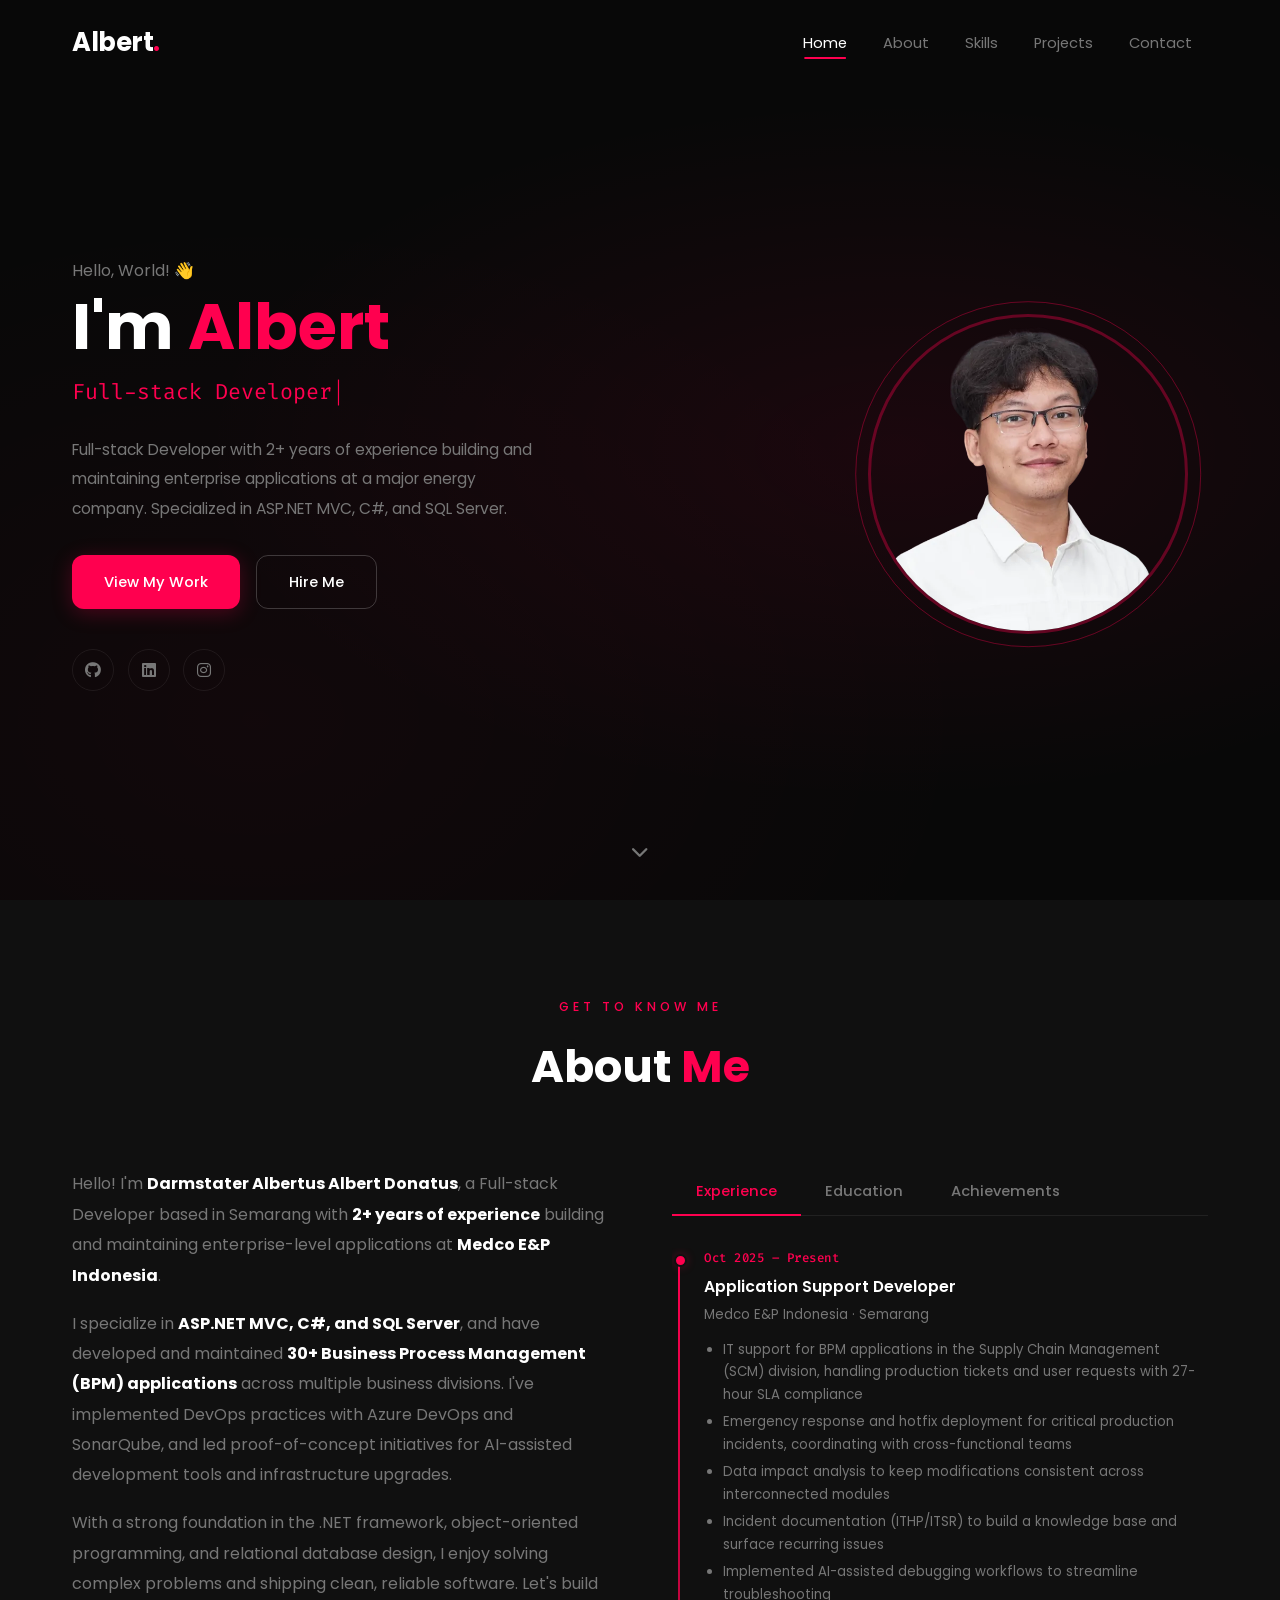
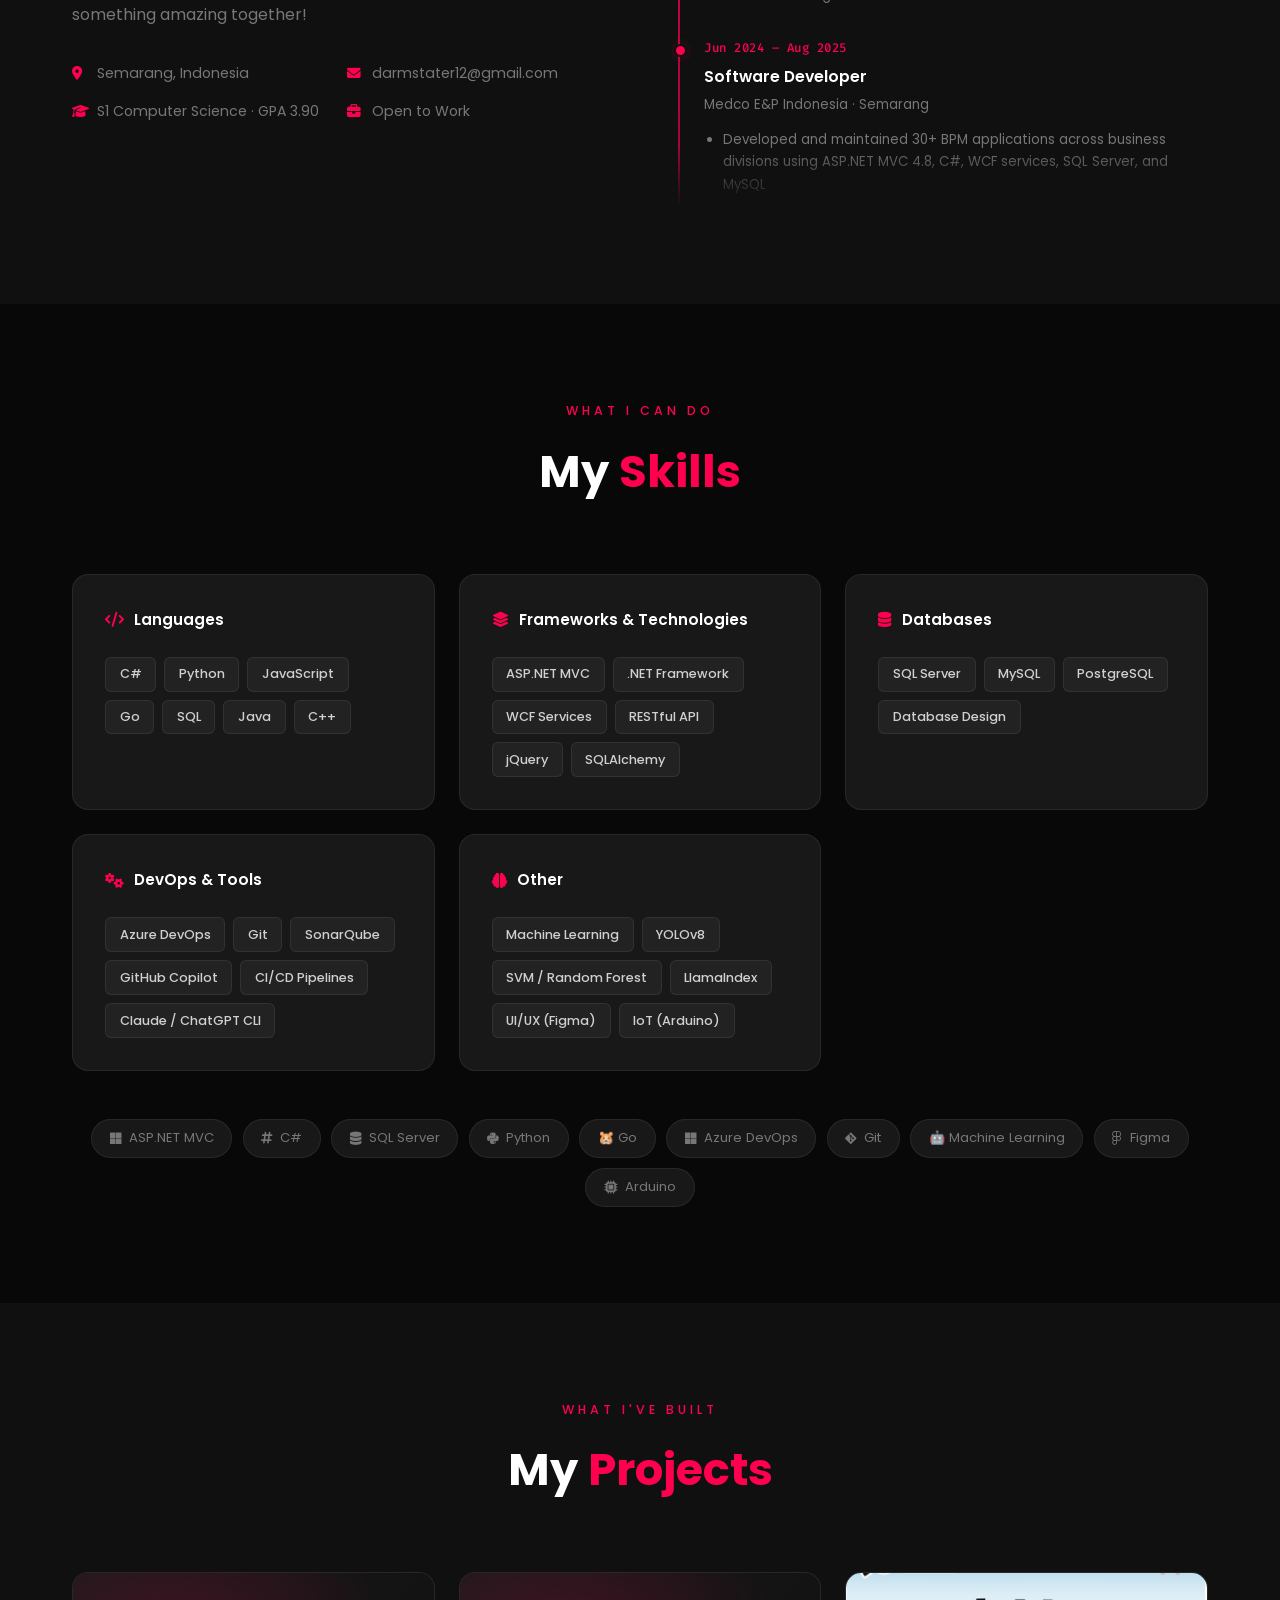
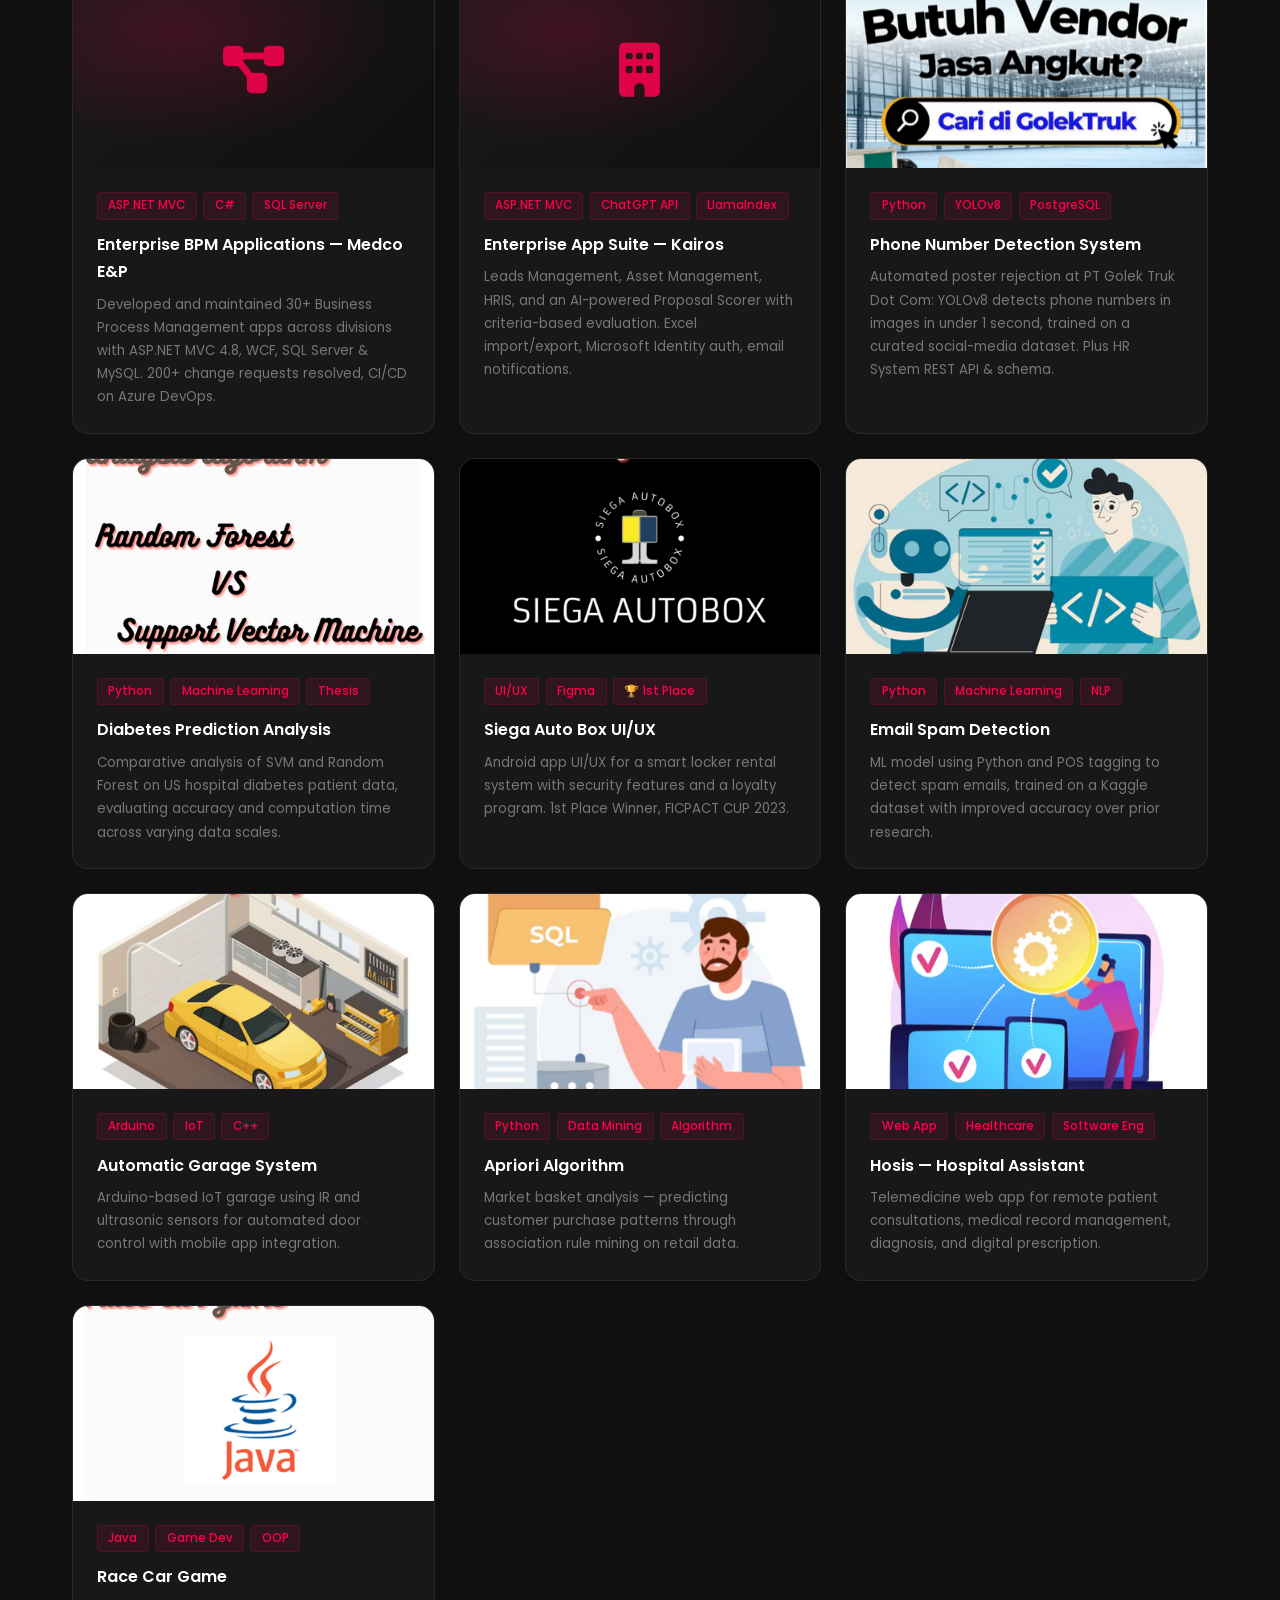
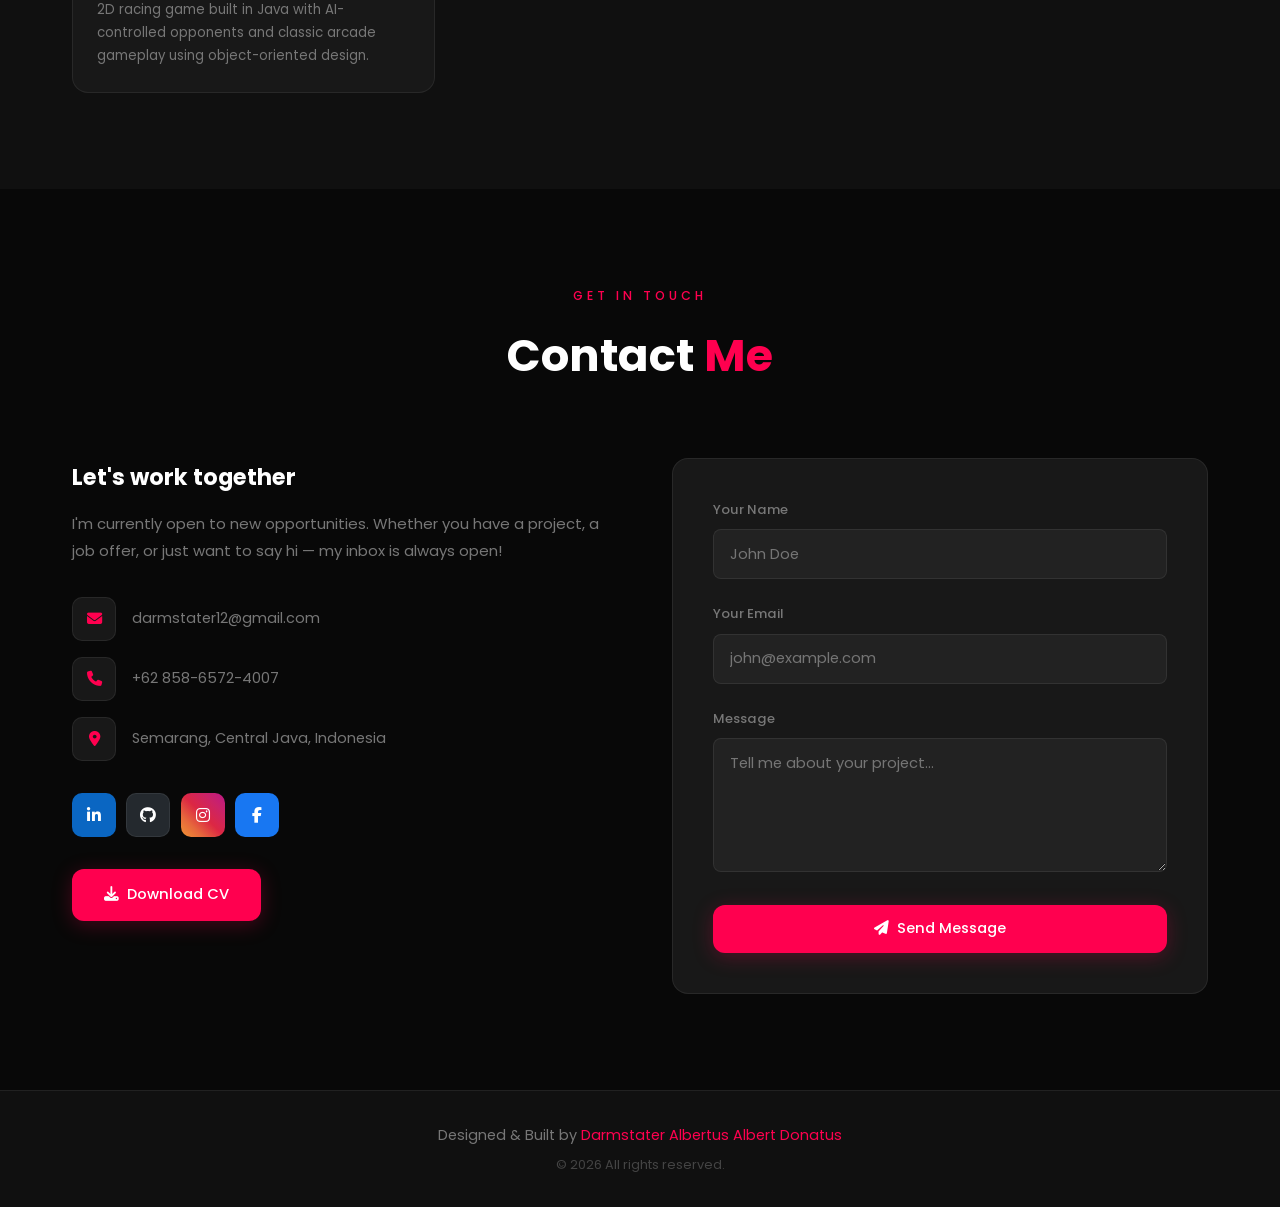
==== commit 54cf372b: "Update portfolio content to match 2026 CV - Hero/About rewritten: Full-stack Developer, 2+ years at " ====
--- a/index.html
+++ b/index.html
@@ -4,7 +4,21 @@
 <head>
     <meta charset="UTF-8">
     <meta name="viewport" content="width=device-width, initial-scale=1.0">
-    <title>Albert — Backend Developer</title>
+    <title>Albert — Full-stack Developer</title>
+    <meta name="description" content="Darmstater Albertus Albert Donatus — Full-stack Developer with 2+ years of experience building and maintaining enterprise applications with ASP.NET MVC, C#, and SQL Server at Medco E&P Indonesia.">
+    <meta name="author" content="Darmstater Albertus Albert Donatus">
+    <meta name="theme-color" content="#080808">
+
+    <!-- Open Graph / social preview -->
+    <meta property="og:type" content="website">
+    <meta property="og:title" content="Albert — Full-stack Developer">
+    <meta property="og:description" content="Full-stack Developer specialized in ASP.NET MVC, C#, and SQL Server. 2+ years building enterprise BPM applications.">
+    <meta property="og:url" content="https://darmstater.github.io/">
+    <meta property="og:image" content="https://darmstater.github.io/images/user.webp">
+    <meta name="twitter:card" content="summary">
+
+    <link rel="icon" href="data:image/svg+xml,%3Csvg xmlns='http://www.w3.org/2000/svg' viewBox='0 0 64 64'%3E%3Crect width='64' height='64' rx='14' fill='%23080808'/%3E%3Ctext x='32' y='46' font-family='Poppins,Arial,sans-serif' font-weight='700' font-size='40' text-anchor='middle' fill='%23ffffff'%3EA%3Ctspan fill='%23ff004f'%3E.%3C/tspan%3E%3C/text%3E%3C/svg%3E">
+
     <link rel="stylesheet" href="style.css">
     <link rel="preconnect" href="https://fonts.googleapis.com">
     <link rel="preconnect" href="https://fonts.gstatic.com" crossorigin>
@@ -21,14 +35,14 @@
                 <span class="logo-text">Albert<span class="accent">.</span></span>
             </div>
             <ul class="nav-links" id="nav-links">
-                <button class="nav-close" id="nav-close"><i class="fas fa-times"></i></button>
+                <button class="nav-close" id="nav-close" aria-label="Close menu"><i class="fas fa-times"></i></button>
                 <li><a href="#home" class="nav-link active">Home</a></li>
                 <li><a href="#about" class="nav-link">About</a></li>
                 <li><a href="#skills" class="nav-link">Skills</a></li>
                 <li><a href="#portfolio" class="nav-link">Projects</a></li>
                 <li><a href="#contact" class="nav-link">Contact</a></li>
             </ul>
-            <button class="hamburger" id="hamburger">
+            <button class="hamburger" id="hamburger" aria-label="Open menu">
                 <i class="fas fa-bars"></i>
             </button>
         </div>
@@ -44,28 +58,29 @@
                     <span id="typing-text"></span><span class="cursor">|</span>
                 </h2>
                 <p class="hero-desc">
-                    Fresh graduate in Informatics Engineering from Soegijapranata Catholic University.
-                    Passionate about building scalable backend systems and crafting innovative digital solutions.
+                    Full-stack Developer with 2+ years of experience building and maintaining
+                    enterprise applications at a major energy company. Specialized in
+                    ASP.NET MVC, C#, and SQL Server.
                 </p>
                 <div class="hero-btns">
                     <a href="#portfolio" class="btn btn-primary">View My Work</a>
                     <a href="#contact" class="btn btn-outline">Hire Me</a>
                 </div>
                 <div class="hero-social">
-                    <a href="https://github.com/darmstater" target="_blank" title="GitHub"><i class="fab fa-github"></i></a>
-                    <a href="https://www.linkedin.com/in/darmstater-albertus-albert-donatus-14bb44256/" target="_blank" title="LinkedIn"><i class="fab fa-linkedin"></i></a>
-                    <a href="https://www.instagram.com/darmstater/" target="_blank" title="Instagram"><i class="fab fa-instagram"></i></a>
+                    <a href="https://github.com/darmstater" target="_blank" rel="noopener" title="GitHub"><i class="fab fa-github"></i></a>
+                    <a href="https://www.linkedin.com/in/darmstater-albertus-albert-donatus-14bb44256/" target="_blank" rel="noopener" title="LinkedIn"><i class="fab fa-linkedin"></i></a>
+                    <a href="https://www.instagram.com/darmstater/" target="_blank" rel="noopener" title="Instagram"><i class="fab fa-instagram"></i></a>
                 </div>
             </div>
             <div class="hero-image">
                 <div class="image-wrapper">
-                    <img src="images/user.png" alt="Albert">
+                    <img src="images/user.webp" alt="Albert" width="320" height="320">
                     <div class="image-ring"></div>
                     <div class="image-ring ring-2"></div>
                 </div>
             </div>
         </div>
-        <a href="#about" class="scroll-down">
+        <a href="#about" class="scroll-down" aria-label="Scroll down">
             <i class="fas fa-chevron-down"></i>
         </a>
     </section>
@@ -80,17 +95,20 @@
             <div class="about-content">
                 <div class="about-text reveal">
                     <p>
-                        Hello! I'm <strong>Darmstater Albertus Albert Donatus</strong>, a Junior Backend Developer
-                        and fresh graduate from Soegijapranata Catholic University, Semarang.
+                        Hello! I'm <strong>Darmstater Albertus Albert Donatus</strong>, a Full-stack Developer
+                        based in Semarang with <strong>2+ years of experience</strong> building and maintaining
+                        enterprise-level applications at <strong>Medco E&amp;P Indonesia</strong>.
                     </p>
                     <p>
-                        I have <strong>6 months of hands-on internship experience</strong> as a Backend Developer
-                        at <strong>PT Golek Truk Dot Com</strong>, where I led the development of an Android application
-                        API for an HR system. This strengthened my expertise in Python, PostgreSQL, RDBMS, and database design.
+                        I specialize in <strong>ASP.NET MVC, C#, and SQL Server</strong>, and have developed and
+                        maintained <strong>30+ Business Process Management (BPM) applications</strong> across multiple
+                        business divisions. I've implemented DevOps practices with Azure DevOps and SonarQube, and led
+                        proof-of-concept initiatives for AI-assisted development tools and infrastructure upgrades.
                     </p>
                     <p>
-                        I'm passionate about solving complex problems, writing clean code, and continuously
-                        learning new technologies. Let's build something amazing together!
+                        With a strong foundation in the .NET framework, object-oriented programming, and relational
+                        database design, I enjoy solving complex problems and shipping clean, reliable software.
+                        Let's build something amazing together!
                     </p>
                     <div class="about-info">
                         <div class="info-item">
@@ -103,7 +121,7 @@
                         </div>
                         <div class="info-item">
                             <i class="fas fa-graduation-cap"></i>
-                            <span>S1 Informatics Engineering</span>
+                            <span>S1 Computer Science · GPA 3.90</span>
                         </div>
                         <div class="info-item">
                             <i class="fas fa-briefcase"></i>
@@ -116,6 +134,7 @@
                     <div class="tab-titles">
                         <button class="tab-btn active-tab" onclick="openTab(event, 'experience')">Experience</button>
                         <button class="tab-btn" onclick="openTab(event, 'education')">Education</button>
+                        <button class="tab-btn" onclick="openTab(event, 'achievements')">Achievements</button>
                     </div>
 
                     <div class="tab-content active" id="experience">
@@ -123,14 +142,57 @@
                             <div class="timeline-item">
                                 <div class="timeline-dot"></div>
                                 <div class="timeline-info">
-                                    <span class="timeline-date">2023 · 6 Months</span>
+                                    <span class="timeline-date">Oct 2025 – Present</span>
+                                    <h4>Application Support Developer</h4>
+                                    <p>Medco E&amp;P Indonesia · Semarang</p>
+                                    <ul>
+                                        <li>IT support for BPM applications in the Supply Chain Management (SCM) division, handling production tickets and user requests with 27-hour SLA compliance</li>
+                                        <li>Emergency response and hotfix deployment for critical production incidents, coordinating with cross-functional teams</li>
+                                        <li>Data impact analysis to keep modifications consistent across interconnected modules</li>
+                                        <li>Incident documentation (ITHP/ITSR) to build a knowledge base and surface recurring issues</li>
+                                        <li>Implemented AI-assisted debugging workflows to streamline troubleshooting</li>
+                                    </ul>
+                                </div>
+                            </div>
+                            <div class="timeline-item">
+                                <div class="timeline-dot"></div>
+                                <div class="timeline-info">
+                                    <span class="timeline-date">Jun 2024 – Aug 2025</span>
+                                    <h4>Software Developer</h4>
+                                    <p>Medco E&amp;P Indonesia · Semarang</p>
+                                    <ul>
+                                        <li>Developed and maintained 30+ BPM applications across business divisions using ASP.NET MVC 4.8, C#, WCF services, SQL Server, and MySQL</li>
+                                        <li>Resolved 200+ change requests and improvement tickets</li>
+                                        <li>Implemented DevOps practices with Azure DevOps (version control, CI/CD) and SonarQube for code quality</li>
+                                        <li>Led POC for GitHub Copilot Enterprise adoption, transitioning to ChatGPT and Claude integration via CLI</li>
+                                        <li>Spearheaded POC for a 32GB RAM upgrade across all developer machines</li>
+                                        <li>Conducted knowledge-sharing sessions on GitHub Copilot and a valve-monitoring dashboard for pipeline maintenance</li>
+                                    </ul>
+                                </div>
+                            </div>
+                            <div class="timeline-item">
+                                <div class="timeline-dot"></div>
+                                <div class="timeline-info">
+                                    <span class="timeline-date">Feb 2024 – May 2024</span>
+                                    <h4>Management Trainee</h4>
+                                    <p>PT Kairos Utama Indonesia · Semarang</p>
+                                    <ul>
+                                        <li>Developed 4 enterprise applications: Leads Management, Asset Management, HRIS, and an AI-powered Proposal Scorer</li>
+                                        <li>Built cascading dropdowns, CRUD, Excel import/export, Microsoft Identity auth, and email notifications with ASP.NET MVC 4.8, C#, jQuery, and SQL Server</li>
+                                        <li>Integrated the ChatGPT API for criteria-based proposal scoring using Python and LlamaIndex</li>
+                                    </ul>
+                                </div>
+                            </div>
+                            <div class="timeline-item">
+                                <div class="timeline-dot"></div>
+                                <div class="timeline-info">
+                                    <span class="timeline-date">Feb 2023 – Jul 2023</span>
                                     <h4>Backend Developer Intern</h4>
-                                    <p>PT Golek Truk Dot Com</p>
+                                    <p>PT Golek Truk Dot Com · Semarang</p>
                                     <ul>
-                                        <li>Developed HR System Android app API using Python</li>
-                                        <li>Worked with PostgreSQL, RDBMS, and database design</li>
-                                        <li>Built ML-based poster rejector for phone number detection</li>
-                                        <li>Led team to successfully deliver the project on time</li>
+                                        <li>Developed RESTful API endpoints for an HR System using Python and SQLAlchemy, enabling mobile app integration</li>
+                                        <li>Built a YOLOv8 model for automated phone number detection in posters with sub-1-second processing time</li>
+                                        <li>Designed and implemented the PostgreSQL schema for the HR module</li>
                                     </ul>
                                 </div>
                             </div>
@@ -143,24 +205,42 @@
                                 <div class="timeline-dot"></div>
                                 <div class="timeline-info">
                                     <span class="timeline-date">2020 – 2024</span>
-                                    <h4>S1 Informatics Engineering</h4>
-                                    <p>Soegijapranata Catholic University, Semarang</p>
-                                </div>
-                            </div>
-                            <div class="timeline-item">
-                                <div class="timeline-dot"></div>
-                                <div class="timeline-info">
-                                    <span class="timeline-date">2017 – 2020</span>
-                                    <h4>Senior High School</h4>
-                                    <p>Sedes Sapientiae Senior High School</p>
-                                </div>
-                            </div>
-                            <div class="timeline-item">
-                                <div class="timeline-dot"></div>
-                                <div class="timeline-info">
-                                    <span class="timeline-date">2014 – 2017</span>
-                                    <h4>Junior High School</h4>
-                                    <p>Domenico Savio Junior High School</p>
+                                    <h4>Bachelor of Computer Science (S1)</h4>
+                                    <p>Soegijapranata Catholic University · Semarang</p>
+                                    <ul>
+                                        <li>GPA 3.90 / 4.00</li>
+                                        <li>Recipient of multiple scholarships: UKP Sandjojo Pandemi, SKS Sandjojo Peduli, UKP Sandjojo Peduli, and ADARO Scholarship</li>
+                                        <li>Equipment &amp; Logistics Coordinator, Students Association of Informatics Engineering (HMTI) 2021–2022</li>
+                                    </ul>
+                                </div>
+                            </div>
+                        </div>
+                    </div>
+
+                    <div class="tab-content" id="achievements">
+                        <div class="timeline">
+                            <div class="timeline-item">
+                                <div class="timeline-dot"></div>
+                                <div class="timeline-info">
+                                    <span class="timeline-date">2023</span>
+                                    <h4>1st Place Winner – UI/UX FICPACT CUP 2023</h4>
+                                    <p>Faculty of Computer Science, Soegijapranata Catholic University</p>
+                                </div>
+                            </div>
+                            <div class="timeline-item">
+                                <div class="timeline-dot"></div>
+                                <div class="timeline-info">
+                                    <span class="timeline-date">2022</span>
+                                    <h4>Top 5 Student of The Year 2022</h4>
+                                    <p>Faculty of Computer Science — proposed an online sales system for the university entrepreneurship center</p>
+                                </div>
+                            </div>
+                            <div class="timeline-item">
+                                <div class="timeline-dot"></div>
+                                <div class="timeline-info">
+                                    <span class="timeline-date">Sep 2022</span>
+                                    <h4>Chairman – Informatics Engineering Anniversary Event</h4>
+                                    <p>Led the committee for an event with 200+ participants</p>
                                 </div>
                             </div>
                         </div>
@@ -179,80 +259,75 @@
             </div>
             <div class="skills-grid">
                 <div class="skill-category reveal">
-                    <h3><i class="fas fa-code"></i> Backend</h3>
-                    <div class="skill-items">
-                        <div class="skill-item">
-                            <div class="skill-header"><span>Python</span><span>85%</span></div>
-                            <div class="skill-bar"><div class="skill-fill" data-width="85"></div></div>
-                        </div>
-                        <div class="skill-item">
-                            <div class="skill-header"><span>Go-Lang</span><span>70%</span></div>
-                            <div class="skill-bar"><div class="skill-fill" data-width="70"></div></div>
-                        </div>
-                        <div class="skill-item">
-                            <div class="skill-header"><span>REST API</span><span>80%</span></div>
-                            <div class="skill-bar"><div class="skill-fill" data-width="80"></div></div>
-                        </div>
-                        <div class="skill-item">
-                            <div class="skill-header"><span>OOP</span><span>80%</span></div>
-                            <div class="skill-bar"><div class="skill-fill" data-width="80"></div></div>
-                        </div>
+                    <h3><i class="fas fa-code"></i> Languages</h3>
+                    <div class="skill-chips">
+                        <span class="chip">C#</span>
+                        <span class="chip">Python</span>
+                        <span class="chip">JavaScript</span>
+                        <span class="chip">Go</span>
+                        <span class="chip">SQL</span>
+                        <span class="chip">Java</span>
+                        <span class="chip">C++</span>
                     </div>
                 </div>
 
                 <div class="skill-category reveal">
-                    <h3><i class="fas fa-database"></i> Database</h3>
-                    <div class="skill-items">
-                        <div class="skill-item">
-                            <div class="skill-header"><span>PostgreSQL</span><span>80%</span></div>
-                            <div class="skill-bar"><div class="skill-fill" data-width="80"></div></div>
-                        </div>
-                        <div class="skill-item">
-                            <div class="skill-header"><span>MySQL</span><span>75%</span></div>
-                            <div class="skill-bar"><div class="skill-fill" data-width="75"></div></div>
-                        </div>
-                        <div class="skill-item">
-                            <div class="skill-header"><span>SQLAlchemy</span><span>70%</span></div>
-                            <div class="skill-bar"><div class="skill-fill" data-width="70"></div></div>
-                        </div>
-                        <div class="skill-item">
-                            <div class="skill-header"><span>Database Design</span><span>80%</span></div>
-                            <div class="skill-bar"><div class="skill-fill" data-width="80"></div></div>
-                        </div>
+                    <h3><i class="fas fa-layer-group"></i> Frameworks &amp; Technologies</h3>
+                    <div class="skill-chips">
+                        <span class="chip">ASP.NET MVC</span>
+                        <span class="chip">.NET Framework</span>
+                        <span class="chip">WCF Services</span>
+                        <span class="chip">RESTful API</span>
+                        <span class="chip">jQuery</span>
+                        <span class="chip">SQLAlchemy</span>
+                    </div>
+                </div>
+
+                <div class="skill-category reveal">
+                    <h3><i class="fas fa-database"></i> Databases</h3>
+                    <div class="skill-chips">
+                        <span class="chip">SQL Server</span>
+                        <span class="chip">MySQL</span>
+                        <span class="chip">PostgreSQL</span>
+                        <span class="chip">Database Design</span>
+                    </div>
+                </div>
+
+                <div class="skill-category reveal">
+                    <h3><i class="fas fa-gears"></i> DevOps &amp; Tools</h3>
+                    <div class="skill-chips">
+                        <span class="chip">Azure DevOps</span>
+                        <span class="chip">Git</span>
+                        <span class="chip">SonarQube</span>
+                        <span class="chip">GitHub Copilot</span>
+                        <span class="chip">CI/CD Pipelines</span>
+                        <span class="chip">Claude / ChatGPT CLI</span>
                     </div>
                 </div>
 
                 <div class="skill-category reveal">
                     <h3><i class="fas fa-brain"></i> Other</h3>
-                    <div class="skill-items">
-                        <div class="skill-item">
-                            <div class="skill-header"><span>Machine Learning</span><span>65%</span></div>
-                            <div class="skill-bar"><div class="skill-fill" data-width="65"></div></div>
-                        </div>
-                        <div class="skill-item">
-                            <div class="skill-header"><span>UI/UX Design</span><span>70%</span></div>
-                            <div class="skill-bar"><div class="skill-fill" data-width="70"></div></div>
-                        </div>
-                        <div class="skill-item">
-                            <div class="skill-header"><span>Git & GitHub</span><span>75%</span></div>
-                            <div class="skill-bar"><div class="skill-fill" data-width="75"></div></div>
-                        </div>
-                        <div class="skill-item">
-                            <div class="skill-header"><span>Arduino / IoT</span><span>60%</span></div>
-                            <div class="skill-bar"><div class="skill-fill" data-width="60"></div></div>
-                        </div>
+                    <div class="skill-chips">
+                        <span class="chip">Machine Learning</span>
+                        <span class="chip">YOLOv8</span>
+                        <span class="chip">SVM / Random Forest</span>
+                        <span class="chip">LlamaIndex</span>
+                        <span class="chip">UI/UX (Figma)</span>
+                        <span class="chip">IoT (Arduino)</span>
                     </div>
                 </div>
             </div>
 
             <div class="tech-stack reveal">
+                <span class="tech-badge"><i class="fab fa-microsoft"></i> ASP.NET MVC</span>
+                <span class="tech-badge"><i class="fas fa-hashtag"></i> C#</span>
+                <span class="tech-badge"><i class="fas fa-database"></i> SQL Server</span>
                 <span class="tech-badge"><i class="fab fa-python"></i> Python</span>
                 <span class="tech-badge">🐹 Go</span>
-                <span class="tech-badge"><i class="fas fa-database"></i> PostgreSQL</span>
-                <span class="tech-badge"><i class="fas fa-database"></i> MySQL</span>
-                <span class="tech-badge"><i class="fab fa-java"></i> Java</span>
+                <span class="tech-badge"><i class="fab fa-microsoft"></i> Azure DevOps</span>
                 <span class="tech-badge"><i class="fab fa-git-alt"></i> Git</span>
                 <span class="tech-badge">🤖 Machine Learning</span>
+                <span class="tech-badge"><i class="fab fa-figma"></i> Figma</span>
                 <span class="tech-badge"><i class="fas fa-microchip"></i> Arduino</span>
             </div>
         </div>
@@ -268,46 +343,100 @@
             <div class="projects-grid">
 
                 <div class="project-card reveal">
-                    <div class="project-img">
-                        <img src="images/LastProject.png" alt="SVM vs Random Forest">
-                        <div class="project-overlay">
-                            <a href="#" class="overlay-btn"><i class="fas fa-external-link-alt"></i> View Project</a>
+                    <div class="project-img placeholder">
+                        <i class="fas fa-diagram-project"></i>
+                        <div class="project-overlay">
+                            <span class="overlay-btn private"><i class="fas fa-lock"></i> Internal / Private</span>
+                        </div>
+                    </div>
+                    <div class="project-info">
+                        <div class="project-tags">
+                            <span class="tag">ASP.NET MVC</span>
+                            <span class="tag">C#</span>
+                            <span class="tag">SQL Server</span>
+                        </div>
+                        <h3>Enterprise BPM Applications — Medco E&amp;P</h3>
+                        <p>Developed and maintained 30+ Business Process Management apps across divisions with ASP.NET MVC 4.8, WCF, SQL Server &amp; MySQL. 200+ change requests resolved, CI/CD on Azure DevOps.</p>
+                    </div>
+                </div>
+
+                <div class="project-card reveal">
+                    <div class="project-img placeholder">
+                        <i class="fas fa-building"></i>
+                        <div class="project-overlay">
+                            <span class="overlay-btn private"><i class="fas fa-lock"></i> Internal / Private</span>
+                        </div>
+                    </div>
+                    <div class="project-info">
+                        <div class="project-tags">
+                            <span class="tag">ASP.NET MVC</span>
+                            <span class="tag">ChatGPT API</span>
+                            <span class="tag">LlamaIndex</span>
+                        </div>
+                        <h3>Enterprise App Suite — Kairos</h3>
+                        <p>Leads Management, Asset Management, HRIS, and an AI-powered Proposal Scorer with criteria-based evaluation. Excel import/export, Microsoft Identity auth, email notifications.</p>
+                    </div>
+                </div>
+
+                <div class="project-card reveal">
+                    <div class="project-img">
+                        <img src="images/golektruk.png" alt="Phone Number Detection System" loading="lazy">
+                        <div class="project-overlay">
+                            <span class="overlay-btn private"><i class="fas fa-lock"></i> Private Repo</span>
                         </div>
                     </div>
                     <div class="project-info">
                         <div class="project-tags">
                             <span class="tag">Python</span>
-                            <span class="tag">ML Research</span>
-                            <span class="tag">Data Science</span>
-                        </div>
-                        <h3>SVM vs Random Forest Analysis</h3>
-                        <p>Comparative performance analysis of SVM and Random Forest on US hospital diabetes patient data — final thesis research.</p>
-                    </div>
-                </div>
-
-                <div class="project-card reveal">
-                    <div class="project-img">
-                        <img src="images/golektruk.png" alt="Golek Truk">
-                        <div class="project-overlay">
-                            <span class="overlay-btn private"><i class="fas fa-lock"></i> Private Repo</span>
+                            <span class="tag">YOLOv8</span>
+                            <span class="tag">PostgreSQL</span>
+                        </div>
+                        <h3>Phone Number Detection System</h3>
+                        <p>Automated poster rejection at PT Golek Truk Dot Com: YOLOv8 detects phone numbers in images in under 1 second, trained on a curated social-media dataset. Plus HR System REST API &amp; schema.</p>
+                    </div>
+                </div>
+
+                <div class="project-card reveal">
+                    <div class="project-img">
+                        <img src="images/LastProject.png" alt="Diabetes Prediction Analysis" loading="lazy">
+                        <div class="project-overlay">
+                            <a href="https://github.com/darmstater/Project/blob/main/Preprocessing_LastProjek.ipynb" target="_blank" rel="noopener" class="overlay-btn"><i class="fas fa-external-link-alt"></i> View Project</a>
                         </div>
                     </div>
                     <div class="project-info">
                         <div class="project-tags">
                             <span class="tag">Python</span>
-                            <span class="tag">PostgreSQL</span>
-                            <span class="tag">REST API</span>
-                        </div>
-                        <h3>Golek Truk — Internship</h3>
-                        <p>Developed HR System API at PT Golek Truk Dot Com. Built ML-based phone number detector for automated poster rejection.</p>
-                    </div>
-                </div>
-
-                <div class="project-card reveal">
-                    <div class="project-img">
-                        <img src="images/EmailDetection.png" alt="Email Spam Detection">
-                        <div class="project-overlay">
-                            <a href="https://github.com/darmstater/Project/tree/main/EmailSpamDetection/Email%20Spam%20Detection" target="_blank" class="overlay-btn"><i class="fas fa-external-link-alt"></i> View Project</a>
+                            <span class="tag">Machine Learning</span>
+                            <span class="tag">Thesis</span>
+                        </div>
+                        <h3>Diabetes Prediction Analysis</h3>
+                        <p>Comparative analysis of SVM and Random Forest on US hospital diabetes patient data, evaluating accuracy and computation time across varying data scales.</p>
+                    </div>
+                </div>
+
+                <div class="project-card reveal">
+                    <div class="project-img">
+                        <img src="images/Siega.png" alt="Siega Auto Box" loading="lazy">
+                        <div class="project-overlay">
+                            <a href="https://github.com/darmstater/Project/tree/main/UIUXSiegaAutoBox" target="_blank" rel="noopener" class="overlay-btn"><i class="fas fa-external-link-alt"></i> View Project</a>
+                        </div>
+                    </div>
+                    <div class="project-info">
+                        <div class="project-tags">
+                            <span class="tag">UI/UX</span>
+                            <span class="tag">Figma</span>
+                            <span class="tag">🏆 1st Place</span>
+                        </div>
+                        <h3>Siega Auto Box UI/UX</h3>
+                        <p>Android app UI/UX for a smart locker rental system with security features and a loyalty program. 1st Place Winner, FICPACT CUP 2023.</p>
+                    </div>
+                </div>
+
+                <div class="project-card reveal">
+                    <div class="project-img">
+                        <img src="images/EmailDetection.png" alt="Email Spam Detection" loading="lazy">
+                        <div class="project-overlay">
+                            <a href="https://github.com/darmstater/Project/tree/main/EmailSpamDetection/Email%20Spam%20Detection" target="_blank" rel="noopener" class="overlay-btn"><i class="fas fa-external-link-alt"></i> View Project</a>
                         </div>
                     </div>
                     <div class="project-info">
@@ -317,33 +446,15 @@
                             <span class="tag">NLP</span>
                         </div>
                         <h3>Email Spam Detection</h3>
-                        <p>ML model using Python and POS tagging to detect spam emails, trained on Kaggle dataset with improved accuracy over prior research.</p>
-                    </div>
-                </div>
-
-                <div class="project-card reveal">
-                    <div class="project-img">
-                        <img src="images/Siega.png" alt="Siega Auto Box">
-                        <div class="project-overlay">
-                            <a href="https://github.com/darmstater/Project/tree/main/UIUXSiegaAutoBox" target="_blank" class="overlay-btn"><i class="fas fa-external-link-alt"></i> View Project</a>
-                        </div>
-                    </div>
-                    <div class="project-info">
-                        <div class="project-tags">
-                            <span class="tag">UI/UX</span>
-                            <span class="tag">Android</span>
-                            <span class="tag">Figma</span>
-                        </div>
-                        <h3>Siega Auto Box UI/UX</h3>
-                        <p>Modern Android app UI/UX design for smart locker rental with security & loyalty programs — FICPACT CUP 2023 Competition.</p>
-                    </div>
-                </div>
-
-                <div class="project-card reveal">
-                    <div class="project-img">
-                        <img src="images/IOT_Garasi.png" alt="Automatic Garage">
-                        <div class="project-overlay">
-                            <a href="https://github.com/darmstater/Project/tree/main/Automatic%20Garage" target="_blank" class="overlay-btn"><i class="fas fa-external-link-alt"></i> View Project</a>
+                        <p>ML model using Python and POS tagging to detect spam emails, trained on a Kaggle dataset with improved accuracy over prior research.</p>
+                    </div>
+                </div>
+
+                <div class="project-card reveal">
+                    <div class="project-img">
+                        <img src="images/IOT_Garasi.png" alt="Automatic Garage" loading="lazy">
+                        <div class="project-overlay">
+                            <a href="https://github.com/darmstater/Project/tree/main/Automatic%20Garage" target="_blank" rel="noopener" class="overlay-btn"><i class="fas fa-external-link-alt"></i> View Project</a>
                         </div>
                     </div>
                     <div class="project-info">
@@ -359,9 +470,9 @@
 
                 <div class="project-card reveal">
                     <div class="project-img">
-                        <img src="images/DataMining.png" alt="Apriori Algorithm">
-                        <div class="project-overlay">
-                            <a href="https://github.com/darmstater/Project" target="_blank" class="overlay-btn"><i class="fas fa-external-link-alt"></i> View Project</a>
+                        <img src="images/DataMining.png" alt="Apriori Algorithm" loading="lazy">
+                        <div class="project-overlay">
+                            <a href="https://github.com/darmstater/Project/tree/main/DataMining%20-%20APRIORI" target="_blank" rel="noopener" class="overlay-btn"><i class="fas fa-external-link-alt"></i> View Project</a>
                         </div>
                     </div>
                     <div class="project-info">
@@ -371,15 +482,15 @@
                             <span class="tag">Algorithm</span>
                         </div>
                         <h3>Apriori Algorithm</h3>
-                        <p>Market basket analysis implementation — predicting customer purchase patterns through association rule mining on retail data.</p>
-                    </div>
-                </div>
-
-                <div class="project-card reveal">
-                    <div class="project-img">
-                        <img src="images/SoftwareEng.png" alt="Hosis">
-                        <div class="project-overlay">
-                            <a href="#" class="overlay-btn"><i class="fas fa-external-link-alt"></i> View Project</a>
+                        <p>Market basket analysis — predicting customer purchase patterns through association rule mining on retail data.</p>
+                    </div>
+                </div>
+
+                <div class="project-card reveal">
+                    <div class="project-img">
+                        <img src="images/SoftwareEng.png" alt="Hosis" loading="lazy">
+                        <div class="project-overlay">
+                            <a href="https://github.com/darmstater/Project/tree/main/SoftwareRequirementsHOSIS" target="_blank" rel="noopener" class="overlay-btn"><i class="fas fa-external-link-alt"></i> View Project</a>
                         </div>
                     </div>
                     <div class="project-info">
@@ -395,9 +506,9 @@
 
                 <div class="project-card reveal">
                     <div class="project-img">
-                        <img src="images/RaceCarJava.png" alt="Race Car Game">
-                        <div class="project-overlay">
-                            <a href="https://github.com/darmstater/Project/tree/main/CSC%20Race%20Car" target="_blank" class="overlay-btn"><i class="fas fa-external-link-alt"></i> View Project</a>
+                        <img src="images/RaceCarJava.png" alt="Race Car Game" loading="lazy">
+                        <div class="project-overlay">
+                            <a href="https://github.com/darmstater/Project/tree/main/CSC%20Race%20Car" target="_blank" rel="noopener" class="overlay-btn"><i class="fas fa-external-link-alt"></i> View Project</a>
                         </div>
                     </div>
                     <div class="project-info">
@@ -440,16 +551,16 @@
                         </a>
                         <div class="contact-item">
                             <div class="contact-icon"><i class="fas fa-map-marker-alt"></i></div>
-                            <span>Semarang, Indonesia</span>
+                            <span>Semarang, Central Java, Indonesia</span>
                         </div>
                     </div>
                     <div class="social-links">
-                        <a href="https://www.linkedin.com/in/darmstater-albertus-albert-donatus-14bb44256/" target="_blank" class="social-btn linkedin"><i class="fab fa-linkedin-in"></i></a>
-                        <a href="https://github.com/darmstater" target="_blank" class="social-btn github"><i class="fab fa-github"></i></a>
-                        <a href="https://www.instagram.com/darmstater/" target="_blank" class="social-btn instagram"><i class="fab fa-instagram"></i></a>
-                        <a href="https://www.facebook.com/darmstateralbertus.albertdonatus" target="_blank" class="social-btn facebook"><i class="fab fa-facebook-f"></i></a>
-                    </div>
-                    <a href="CV_Albert.pdf" download class="btn btn-primary download-cv">
+                        <a href="https://www.linkedin.com/in/darmstater-albertus-albert-donatus-14bb44256/" target="_blank" rel="noopener" class="social-btn linkedin" aria-label="LinkedIn"><i class="fab fa-linkedin-in"></i></a>
+                        <a href="https://github.com/darmstater" target="_blank" rel="noopener" class="social-btn github" aria-label="GitHub"><i class="fab fa-github"></i></a>
+                        <a href="https://www.instagram.com/darmstater/" target="_blank" rel="noopener" class="social-btn instagram" aria-label="Instagram"><i class="fab fa-instagram"></i></a>
+                        <a href="https://www.facebook.com/darmstateralbertus.albertdonatus" target="_blank" rel="noopener" class="social-btn facebook" aria-label="Facebook"><i class="fab fa-facebook-f"></i></a>
+                    </div>
+                    <a href="CV_Albert.pdf" download="CV_Albert_2026.pdf" class="btn btn-primary download-cv">
                         <i class="fas fa-download"></i> Download CV
                     </a>
                 </div>
@@ -457,16 +568,16 @@
                 <div class="contact-form reveal">
                     <form action="https://formspree.io/f/mleylerw" method="POST">
                         <div class="form-group">
-                            <label>Your Name</label>
-                            <input type="text" name="Name" placeholder="John Doe" required>
+                            <label for="f-name">Your Name</label>
+                            <input id="f-name" type="text" name="Name" placeholder="John Doe" required>
                         </div>
                         <div class="form-group">
-                            <label>Your Email</label>
-                            <input type="email" name="Email" placeholder="john@example.com" required>
+                            <label for="f-email">Your Email</label>
+                            <input id="f-email" type="email" name="Email" placeholder="john@example.com" required>
                         </div>
                         <div class="form-group">
-                            <label>Message</label>
-                            <textarea name="Message" rows="5" placeholder="Tell me about your project..." required></textarea>
+                            <label for="f-msg">Message</label>
+                            <textarea id="f-msg" name="Message" rows="5" placeholder="Tell me about your project..." required></textarea>
                         </div>
                         <button type="submit" class="btn btn-primary btn-full">
                             <i class="fas fa-paper-plane"></i> Send Message
@@ -480,13 +591,13 @@
     <!-- ===== FOOTER ===== -->
     <footer>
         <div class="footer-content">
-            <p>Designed & Built by <span class="accent">Darmstater Albertus Albert Donatus</span></p>
-            <p class="footer-copy">© 2024 All rights reserved.</p>
+            <p>Designed &amp; Built by <span class="accent">Darmstater Albertus Albert Donatus</span></p>
+            <p class="footer-copy">© 2026 All rights reserved.</p>
         </div>
     </footer>
 
     <!-- Scroll to Top -->
-    <button id="scroll-top" title="Back to top"><i class="fas fa-arrow-up"></i></button>
+    <button id="scroll-top" title="Back to top" aria-label="Back to top"><i class="fas fa-arrow-up"></i></button>
 
     <script src="script.js"></script>
 </body>
--- a/style.css
+++ b/style.css
@@ -428,6 +428,7 @@
 /* Tabs */
 .tab-titles {
     display: flex;
+    flex-wrap: wrap;
     gap: 0;
     margin-bottom: 2rem;
     border-bottom: 1px solid var(--border);
@@ -458,7 +459,18 @@
 
 .tab-content.active {
     display: block;
+    max-height: 560px;
+    overflow-y: auto;
+    padding-right: 0.75rem;
+    scrollbar-width: thin;
+    scrollbar-color: var(--dark-4) transparent;
     animation: fadeSlideIn 0.3s ease;
+}
+
+/* fade hint at the bottom while there is more content to scroll */
+.tab-content.active.has-more {
+    -webkit-mask-image: linear-gradient(to bottom, #000 calc(100% - 64px), transparent 100%);
+            mask-image: linear-gradient(to bottom, #000 calc(100% - 64px), transparent 100%);
 }
 
 @keyframes fadeSlideIn {
@@ -597,6 +609,32 @@
     transition: width 1.2s cubic-bezier(0.4, 0, 0.2, 1);
 }
 
+
+/* Skill chips (replaces percentage bars) */
+.skill-chips {
+    display: flex;
+    flex-wrap: wrap;
+    gap: 0.5rem;
+}
+
+.chip {
+    background: var(--dark-4);
+    border: 1px solid var(--border);
+    color: var(--text);
+    padding: 0.35rem 0.85rem;
+    border-radius: 6px;
+    font-size: 0.8rem;
+    font-weight: 500;
+    transition: all var(--transition);
+    cursor: default;
+}
+
+.chip:hover {
+    border-color: rgba(255, 0, 79, 0.45);
+    color: var(--white);
+    background: rgba(255, 0, 79, 0.08);
+}
+
 /* Tech badges */
 .tech-stack {
     display: flex;
@@ -663,6 +701,25 @@
 }
 
 .project-card:hover .project-img img { transform: scale(1.07); }
+
+
+.project-img.placeholder {
+    display: flex;
+    align-items: center;
+    justify-content: center;
+    background:
+        radial-gradient(ellipse at 30% 30%, rgba(255, 0, 79, 0.18) 0%, transparent 60%),
+        linear-gradient(135deg, #1a1a1a 0%, #0f0f0f 100%);
+}
+
+.project-img.placeholder > i {
+    font-size: 3.4rem;
+    color: var(--accent);
+    opacity: 0.85;
+    transition: transform 0.5s ease;
+}
+
+.project-card:hover .project-img.placeholder > i { transform: scale(1.12); }
 
 .project-overlay {
     position: absolute;
@@ -1010,6 +1067,8 @@
 
     /* About mobile */
     .about-content { grid-template-columns: 1fr; gap: 3rem; }
+    .tab-content.active { max-height: none; overflow: visible; padding-right: 0; }
+    .tab-content.active.has-more { -webkit-mask-image: none; mask-image: none; }
     .about-info    { grid-template-columns: 1fr; }
 
     /* Skills mobile */
@@ -1024,6 +1083,7 @@
 }
 
 @media (max-width: 480px) {
+    .tab-btn       { padding: 0.65rem 0.8rem; font-size: 0.82rem; }
     .section-title { font-size: 1.9rem; }
     .hero-name     { font-size: 2.2rem; }
     .contact-form  { padding: 1.25rem; }
